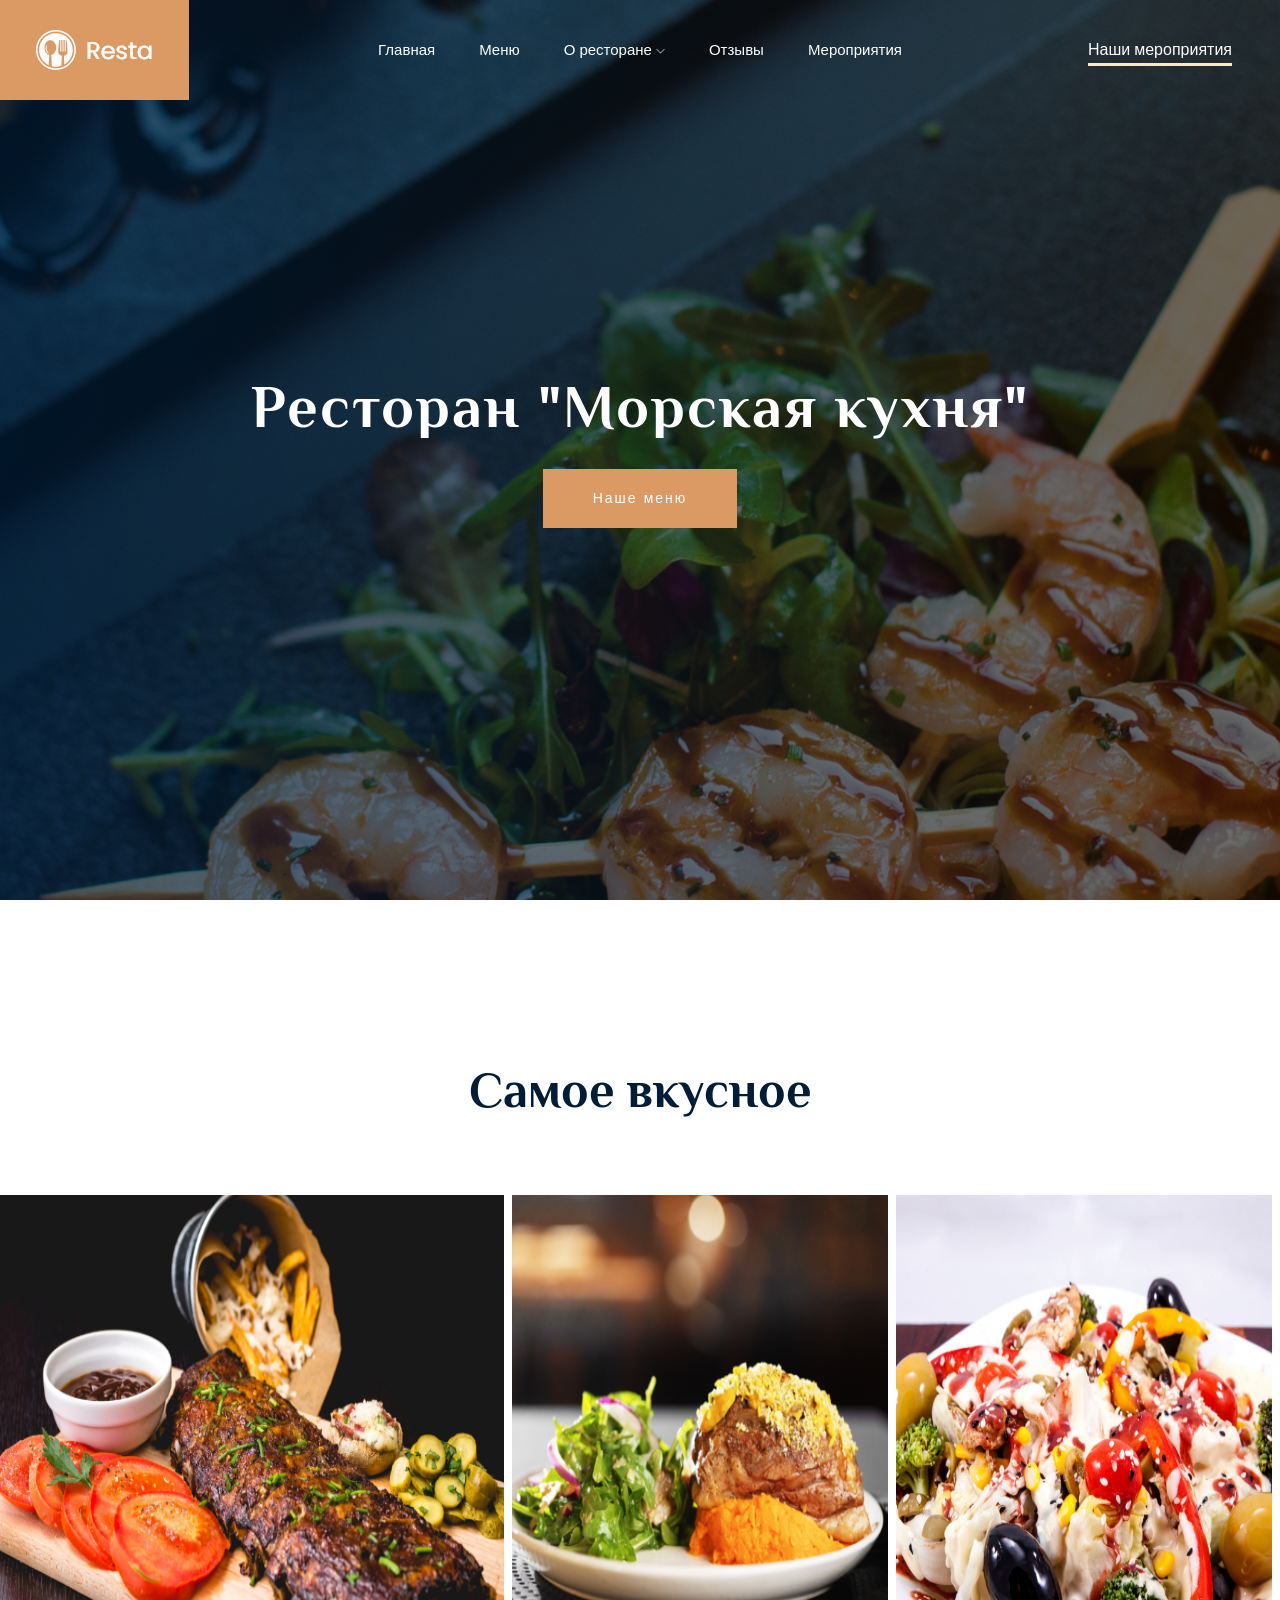
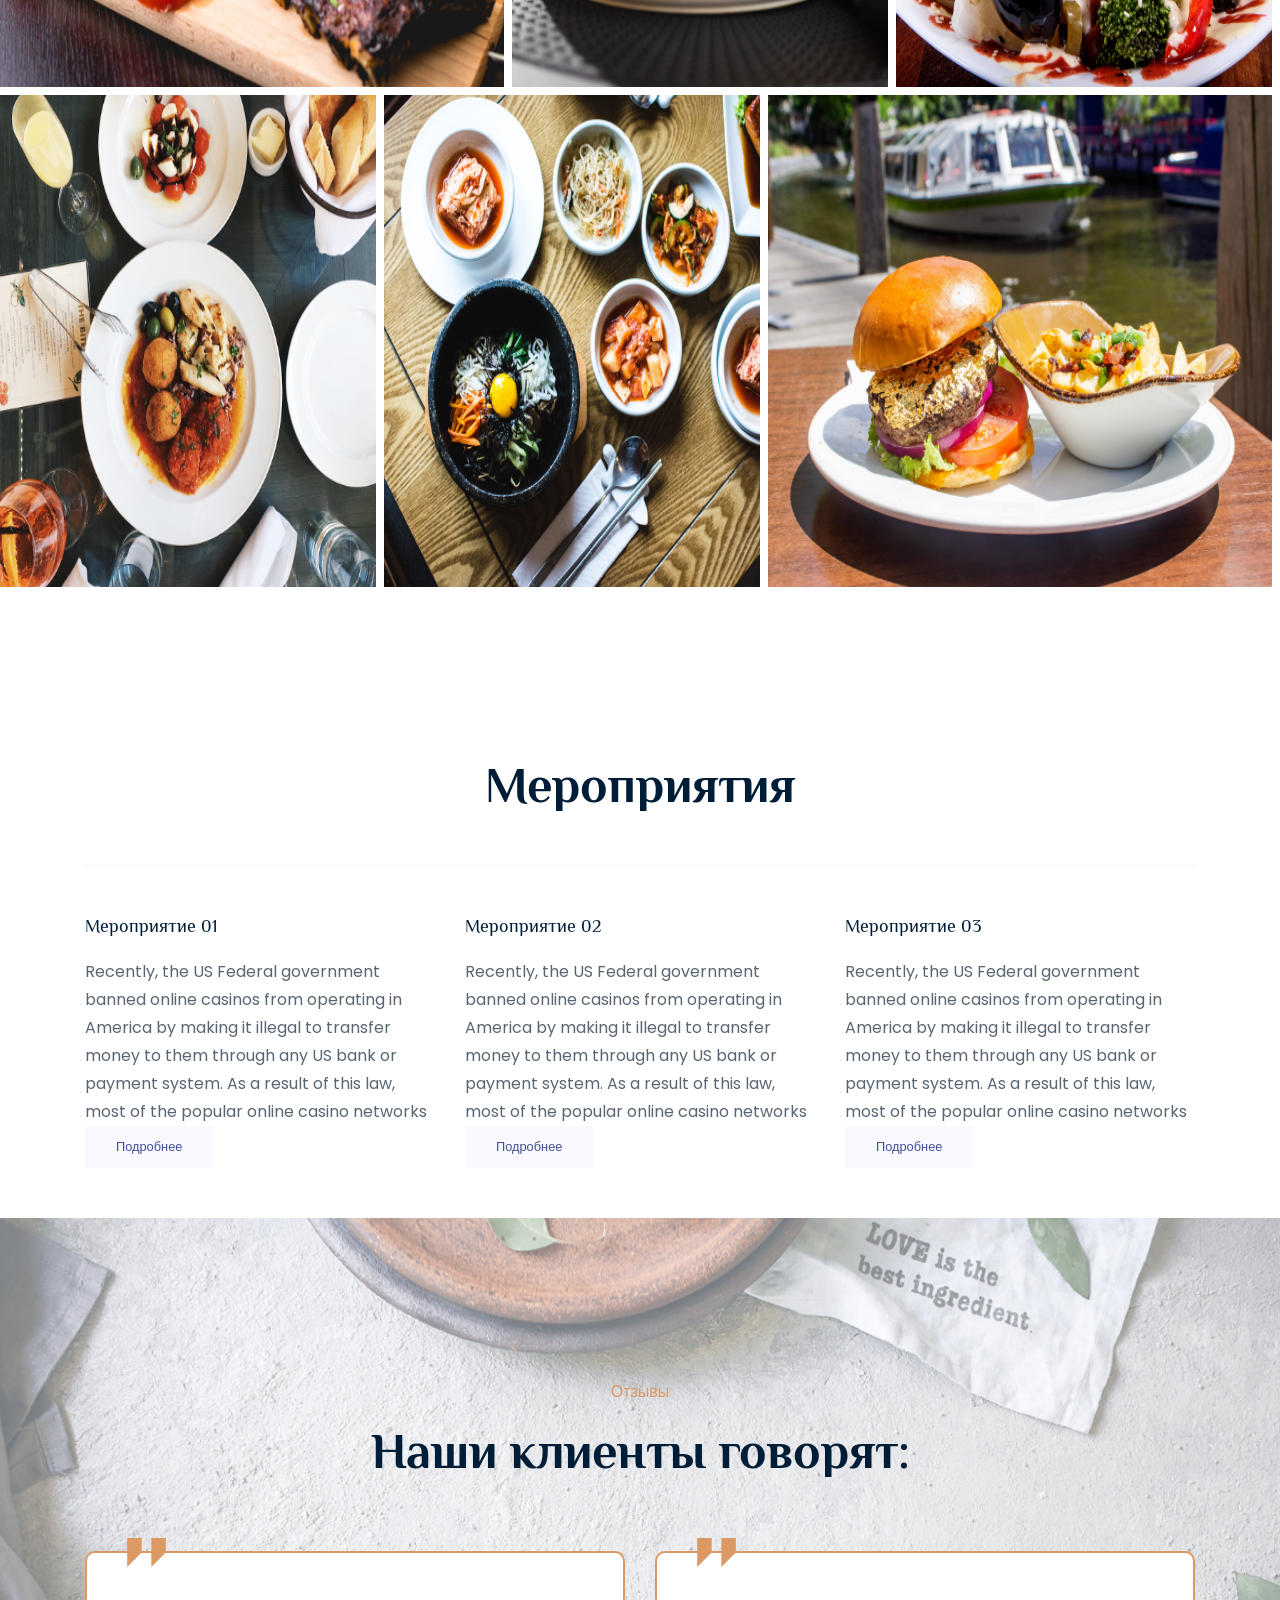
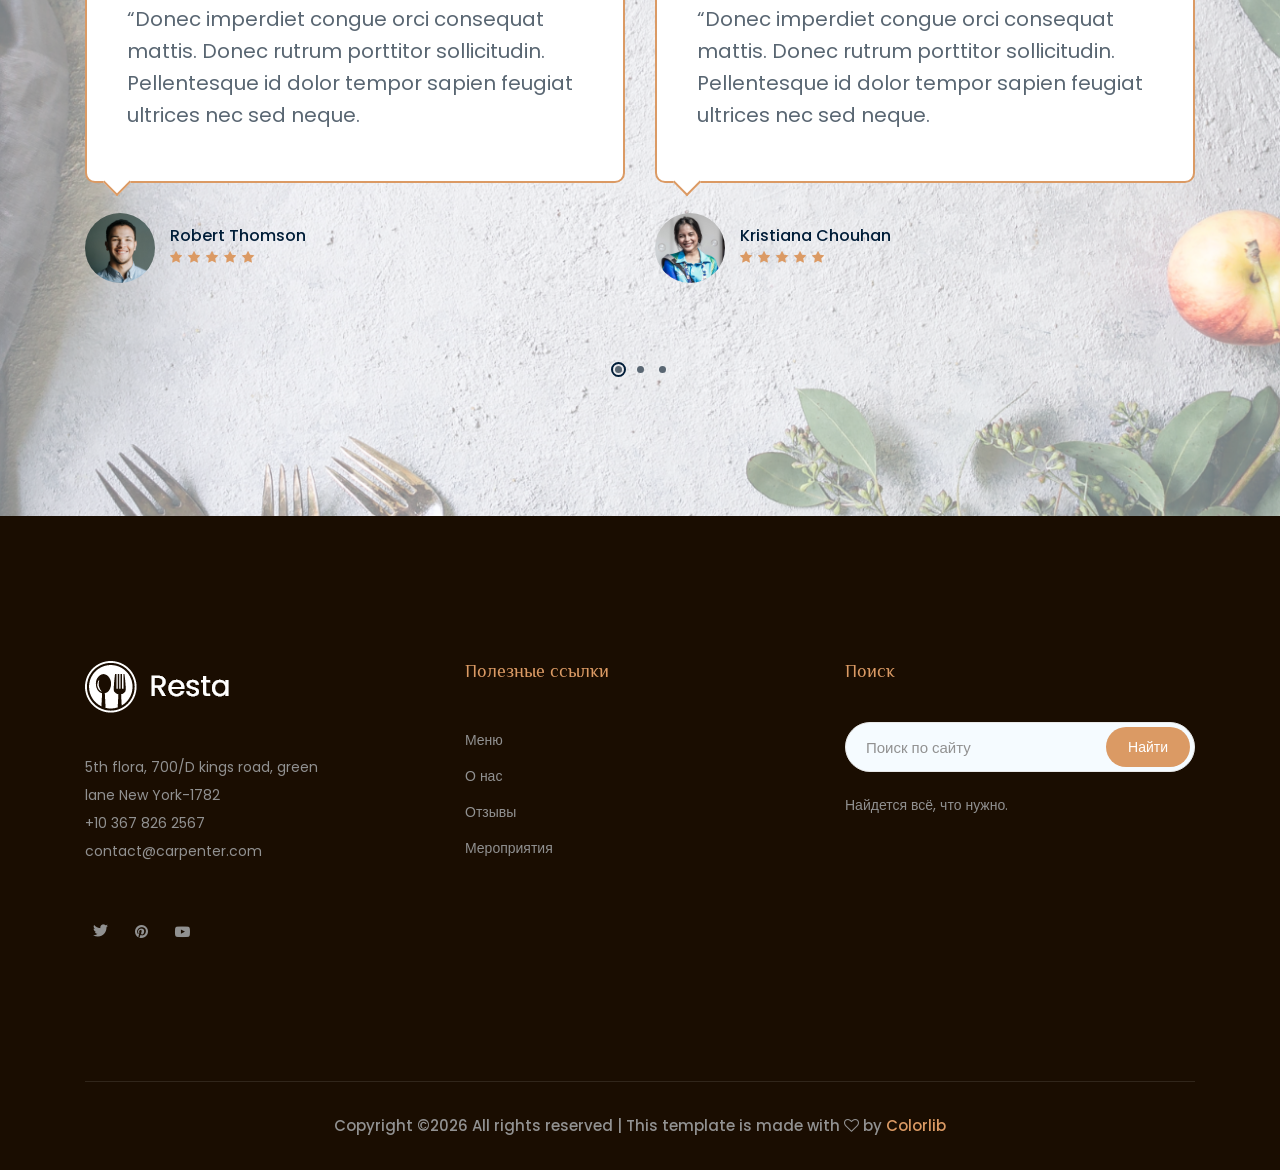
==== bcont-team-diplom-main/index.html @ f06ecf53 "01 Initializing the repository for working on a collaborative project, the Seafood Restaurant. A tem" ====
<!doctype html>
<html class="no-js" lang="zxx">

<head>
    <meta charset="utf-8">
    <meta http-equiv="x-ua-compatible" content="ie=edge">
    <title>Ресторан "Морская кухня"</title>
    <meta name="description" content="">
    <meta name="viewport" content="width=device-width, initial-scale=1">

    <!-- <link rel="manifest" href="site.webmanifest"> -->
    <link rel="shortcut icon" type="image/x-icon" href="img/favicon.png">
    <!-- Place favicon.ico in the root directory -->

    <!-- CSS here -->
    <link rel="stylesheet" href="css/bootstrap.min.css">
    <link rel="stylesheet" href="css/owl.carousel.min.css">
    <link rel="stylesheet" href="css/magnific-popup.css">
    <link rel="stylesheet" href="css/font-awesome.min.css">
    <link rel="stylesheet" href="css/themify-icons.css">
    <link rel="stylesheet" href="css/gijgo.css">
    <link rel="stylesheet" href="css/nice-select.css">
    <link rel="stylesheet" href="css/flaticon.css">
    <link rel="stylesheet" href="css/slicknav.css">

    <link rel="stylesheet" href="css/style.css">
    <!-- <link rel="stylesheet" href="css/responsive.css"> -->
</head>

<body>
    <!--[if lte IE 9]>
            <p class="browserupgrade">You are using an <strong>outdated</strong> browser. Please <a href="https://browsehappy.com/">upgrade your browser</a> to improve your experience and security.</p>
        <![endif]-->

    <!-- header-start -->
    <header>
        <div class="header-area ">
            <div id="sticky-header" class="main-header-area">
                <div class="container-fluid p-0">
                    <div class="header_bottom_border">
                        <div class="row align-items-center no-gutters">
                            <div class="col-xl-3 col-lg-2">
                                <div class="logo">
                                    <a href="index.html">
                                        <img src="img/logo.png" alt="">
                                    </a>
                                </div>
                            </div>
                            <div class="col-xl-6 col-lg-7">
                                <div class="main-menu  d-none d-lg-block">
                                    <nav>
                                        <ul id="navigation">
                                            <li><a class="active" href="index.html">Главная</a></li>
                                            <li><a href="catalog/index.html">Меню</a></li>
                                            <li><a href="#">О ресторане <i class="ti-angle-down"></i></a>
                                                <ul class="submenu">
                                                    <li><a href="about.html">О нас</a></li>
                                                    <li><a href="contact.html">Контакты</a></li>
                                                </ul>
                                            </li>
                                            <li><a href="reviews/index.html">Отзывы</a></li>
                                            <li><a href="events/index.html">Мероприятия</a></li>
                                        </ul>
                                    </nav>
                                </div>
                            </div>
                            <div class="col-xl-3 col-lg-3 d-none d-lg-block">
                                <div class="say_hello">
                                    <a href="events/index.html">Наши мероприятия</a>
                                </div>
                            </div>
                            <div class="col-12">
                                <div class="mobile_menu d-block d-lg-none"></div>
                            </div>
                        </div>
                    </div>

                </div>
            </div>
        </div>
    </header>
    <!-- header-end -->

    <!-- slider_area_start -->
    <div class="slider_area">
        <div class="slider_active owl-carousel">
            <div class="single_slider  d-flex align-items-center slider_bg_1 overlay">
                <div class="container">
                    <div class="row align-items-center justify-content-center">
                        <div class="col-xl-9 col-md-9 col-md-12">
                            <div class="slider_text text-center">
                                <h3>Ресторан "Морская кухня"</h3>
                                <a href="catalog/index.html" class="boxed-btn3">Наше меню</a>
                            </div>
                        </div>
                    </div>
                </div>
            </div>
            <div class="single_slider  d-flex align-items-center slider_bg_2 overlay">
                <div class="container">
                    <div class="row align-items-center justify-content-center">
                        <div class="col-xl-9 col-md-9 col-md-12">
                            <div class="slider_text text-center">
                                <h3>Ресторан "Морская кухня"</h3>
                                <a href="catalog/index.html" class="boxed-btn3">Наше меню</a>
                            </div>
                        </div>
                    </div>
                </div>
            </div>
            <div class="single_slider  d-flex align-items-center slider_bg_1 overlay">
                <div class="container">
                    <div class="row align-items-center justify-content-center">
                        <div class="col-xl-9 col-md-9 col-md-12">
                            <div class="slider_text text-center">
                                <h3>Ресторан "Морская кухня"</h3>
                                <a href="catalog/index.html" class="boxed-btn3">Наше меню</a>
                            </div>
                        </div>
                    </div>
                </div>
            </div>
        </div>
    </div>
    <!-- slider_area_end -->
<!-- gallery_start -->
    <div class="gallery_area">
        <div class="container">
            <div class="row">
                <div class="col-xl-12">
                    <div class="section_title text-center mb-75">
                        <h3>Самое вкусное</h3>
                    </div>
                </div>
            </div>
        </div>
        <div class="single_gallery big_img">
            <a class="popup-image" href="img/gallery/1.png"></a>
            <img src="img/gallery/1.png" alt="">
        </div>
        <div class="single_gallery small_img">
            <a class="popup-image" href="img/gallery/2.png"></a>
            <img src="img/gallery/2.png" alt="">
        </div>
        <div class="single_gallery small_img">
            <a class="popup-image" href="img/gallery/3.png"></a>
            <img src="img/gallery/3.png" alt="">
        </div>

        <div class="single_gallery small_img">
            <a class="popup-image" href="img/gallery/4.png"></a>
            <img src="img/gallery/4.png" alt="">
        </div>
        <div class="single_gallery small_img">
            <a class="popup-image" href="img/gallery/5.png"></a>
            <img src="img/gallery/5.png" alt="">
        </div>
        <div class="single_gallery big_img">
            <a class="popup-image" href="img/gallery/6.png"></a>
            <img src="img/gallery/6.png" alt="">
        </div>
    </div>
    
    <!-- gallery end -->
    
    <!-- Мероприятия -->
    <div class="event_area">
        <div class="container">
            <div class="row">
                <div class="col-xl-12">
                    <div class="section_title text-center mb-50">
                        <h3>Мероприятия</h3>
                    </div>
                </div>
            </div>
            <div class="section-top-border">
                <div class="row">
                    <div class="col-md-4">
                        <div class="single-defination">
                            <h4 class="mb-20">Мероприятие 01</h4>
                            <p>Recently, the US Federal government banned online casinos from operating in America by
                                making it illegal to
                                transfer money to them through any US bank or payment system. As a result of this law,
                                most of the popular
                                online casino networks</p>
                                <a href="events/events_detail.html" class="genric-btn default">Подробнее</a>
                        </div>
                    </div>
                    <div class="col-md-4">
                        <div class="single-defination">
                            <h4 class="mb-20">Мероприятие 02</h4>
                            <p>Recently, the US Federal government banned online casinos from operating in America by
                                making it illegal to
                                transfer money to them through any US bank or payment system. As a result of this law,
                                most of the popular
                                online casino networks</p>
                                <a href="events/events_detail.html" class="genric-btn default">Подробнее</a>
                        </div>
                    </div>
                    <div class="col-md-4">
                        <div class="single-defination">
                            <h4 class="mb-20">Мероприятие 03</h4>
                            <p>Recently, the US Federal government banned online casinos from operating in America by
                                making it illegal to
                                transfer money to them through any US bank or payment system. As a result of this law,
                                most of the popular
                                online casino networks</p>
                                <a href="events/events_detail.html" class="genric-btn default">Подробнее</a>
                        </div>
                    </div>
                </div>
            </div>
        </div>
    </div>
    <!-- / Мероприятия -->
    <!-- testimonial_area  -->
    <div class="testimonial_area overlay ">
        <div class="container">
            <div class="row">
                <div class="col-xl-12">
                    <div class="section_title text-center mb-50">
                        <p>Отзывы</p>
                        <h3>Наши клиенты говорят:</h3>
                    </div>
                </div>
            </div>
            <div class="row">
                <div class="col-xl-12">
                    <div class="testmonial_active owl-carousel">
                        <div class="single_carousel">
                            <div class="single_testmonial ">
                                <div class="author_opinion">
                                    <p>“Donec imperdiet congue orci consequat mattis. Donec rutrum porttitor
                                        sollicitudin. Pellentesque id dolor tempor sapien feugiat ultrices nec sed
                                        neque.</p>
                                </div>
                                <div class="testmonial_author">
                                    <div class="thumb">
                                        <img src="img/testimonial/author.png" alt="">
                                    </div>
                                    <div class="name">
                                        <h3>Robert Thomson</h3>
                                        <div class="icon">
                                            <a href="#"><i class="fa fa-star"></i> </a>
                                            <a href="#"><i class="fa fa-star"></i> </a>
                                            <a href="#"><i class="fa fa-star"></i> </a>
                                            <a href="#"><i class="fa fa-star"></i> </a>
                                            <a href="#"><i class="fa fa-star"></i> </a>
                                        </div>
                                    </div>
                                </div>
                            </div>
                        </div>
                        <div class="single_carousel">
                            <div class="single_testmonial ">
                                <div class="author_opinion">
                                    <p>“Donec imperdiet congue orci consequat mattis. Donec rutrum porttitor
                                        sollicitudin. Pellentesque id dolor tempor sapien feugiat ultrices nec sed
                                        neque.</p>
                                </div>
                                <div class="testmonial_author">
                                    <div class="thumb">
                                        <img src="img/testimonial/author2.png" alt="">
                                    </div>
                                    <div class="name">
                                        <h3>Kristiana Chouhan</h3>
                                        <div class="icon">
                                            <a href="#"><i class="fa fa-star"></i> </a>
                                            <a href="#"><i class="fa fa-star"></i> </a>
                                            <a href="#"><i class="fa fa-star"></i> </a>
                                            <a href="#"><i class="fa fa-star"></i> </a>
                                            <a href="#"><i class="fa fa-star"></i> </a>
                                        </div>
                                    </div>
                                </div>
                            </div>
                        </div>
                        <div class="single_carousel">
                            <div class="single_testmonial ">
                                <div class="author_opinion">
                                    <p>“Donec imperdiet congue orci consequat mattis. Donec rutrum porttitor
                                        sollicitudin. Pellentesque id dolor tempor sapien feugiat ultrices nec sed
                                        neque.</p>
                                </div>
                                <div class="testmonial_author">
                                    <div class="thumb">
                                        <img src="img/testimonial/author2.png" alt="">
                                    </div>
                                    <div class="name">
                                        <h3>Kristiana Chouhan</h3>
                                        <div class="icon">
                                            <a href="#"><i class="fa fa-star"></i> </a>
                                            <a href="#"><i class="fa fa-star"></i> </a>
                                            <a href="#"><i class="fa fa-star"></i> </a>
                                            <a href="#"><i class="fa fa-star"></i> </a>
                                            <a href="#"><i class="fa fa-star"></i> </a>
                                        </div>
                                    </div>
                                </div>
                            </div>
                        </div>
                        <div class="single_carousel">
                            <div class="single_testmonial ">
                                <div class="author_opinion">
                                    <p>“Donec imperdiet congue orci consequat mattis. Donec rutrum porttitor
                                        sollicitudin. Pellentesque id dolor tempor sapien feugiat ultrices nec sed
                                        neque.</p>
                                </div>
                                <div class="testmonial_author">
                                    <div class="thumb">
                                        <img src="img/testimonial/author.png" alt="">
                                    </div>
                                    <div class="name">
                                        <h3>Robert Thomson</h3>
                                        <div class="icon">
                                            <a href="#"><i class="fa fa-star"></i> </a>
                                            <a href="#"><i class="fa fa-star"></i> </a>
                                            <a href="#"><i class="fa fa-star"></i> </a>
                                            <a href="#"><i class="fa fa-star"></i> </a>
                                            <a href="#"><i class="fa fa-star"></i> </a>
                                        </div>
                                    </div>
                                </div>
                            </div>
                        </div>
                        <div class="single_carousel">
                            <div class="single_testmonial ">
                                <div class="author_opinion">
                                    <p>“Donec imperdiet congue orci consequat mattis. Donec rutrum porttitor
                                        sollicitudin. Pellentesque id dolor tempor sapien feugiat ultrices nec sed
                                        neque.</p>
                                </div>
                                <div class="testmonial_author">
                                    <div class="thumb">
                                        <img src="img/testimonial/author2.png" alt="">
                                    </div>
                                    <div class="name">
                                        <h3>Kristiana Chouhan</h3>
                                        <div class="icon">
                                            <a href="#"><i class="fa fa-star"></i> </a>
                                            <a href="#"><i class="fa fa-star"></i> </a>
                                            <a href="#"><i class="fa fa-star"></i> </a>
                                            <a href="#"><i class="fa fa-star"></i> </a>
                                            <a href="#"><i class="fa fa-star"></i> </a>
                                        </div>
                                    </div>
                                </div>
                            </div>
                        </div>
                    </div>
                </div>
            </div>
        </div>
    </div>
    <!-- /testimonial_area  -->

    
   
    <!-- footer_start  -->
    <footer class="footer">
        <div class="footer_top">
            <div class="container">
                <div class="row">
                    <div class="col-xl-3 col-md-6 col-lg-3 ">
                        <div class="footer_widget">
                            <div class="footer_logo">
                                <a href="index.html">
                                    <img src="img/footer_logo.png" alt="">
                                </a>
                            </div>
                            <p>5th flora, 700/D kings road, green <br> lane New York-1782 <br>
                                <a href="#">+10 367 826 2567</a> <br>
                                <a href="#">contact@carpenter.com</a>
                            </p>
                            <p>



                            </p>
                            <div class="socail_links">
                                <ul>
                                    <li>
                                        <a href="#">
                                            <i class="ti-twitter-alt"></i>
                                        </a>
                                    </li>
                                    <li>
                                        <a href="#">
                                            <i class="fa fa-pinterest"></i>
                                        </a>
                                    </li>
                                    <li>
                                        <a href="#">
                                            <i class="fa fa-youtube-play"></i>
                                        </a>
                                    </li>
                                </ul>
                            </div>

                        </div>
                    </div>
                    <div class="col-xl-4 col-md-6 col-lg-4 offset-xl-1">
                        <div class="footer_widget">
                            <h3 class="footer_title">
                                Полезные ссылки
                            </h3>
                            <ul>
                                <li><a href="catalog/index.html">Меню</a></li>
                                <li><a href="about.html">О нас</a></li>
                                <li><a href="reviews/index.html">Отзывы</a></li>
                                <li><a href="events/index.html">Мероприятия</a></li>
                            </ul>
                        </div>
                    </div>
                    <div class="col-xl-4 col-md-6 col-lg-4">
                        <div class="footer_widget">
                            <h3 class="footer_title">
                                Поиск
                            </h3>
                            <form action="/search/" class="newsletter_form">
                                <input type="text" placeholder="Поиск по сайту">
                                <button type="submit">Найти</button>
                            </form>
                            <p class="newsletter_text">Найдется всё, что нужно.</p>
                        </div>
                    </div>
                </div>
            </div>
        </div>
        <div class="copy-right_text">
            <div class="container">
                <div class="footer_border"></div>
                <div class="row">
                    <div class="col-xl-12">
                        <p class="copy_right text-center">
                            <!-- Link back to Colorlib can't be removed. Template is licensed under CC BY 3.0. -->
Copyright &copy;<script>document.write(new Date().getFullYear());</script> All rights reserved | This template is made with <i class="fa fa-heart-o" aria-hidden="true"></i> by <a href="https://colorlib.com" target="_blank">Colorlib</a>
<!-- Link back to Colorlib can't be removed. Template is licensed under CC BY 3.0. -->
                        </p>
                    </div>
                </div>
            </div>
        </div>
    </footer>
    <!-- footer_end  -->

    <!-- JS here -->
    <script src="js/vendor/modernizr-3.5.0.min.js"></script>
    <script src="js/vendor/jquery-1.12.4.min.js"></script>
    <script src="js/popper.min.js"></script>
    <script src="js/bootstrap.min.js"></script>
    <script src="js/owl.carousel.min.js"></script>
    <script src="js/isotope.pkgd.min.js"></script>
    <script src="js/ajax-form.js"></script>
    <script src="js/waypoints.min.js"></script>
    <script src="js/jquery.counterup.min.js"></script>
    <script src="js/imagesloaded.pkgd.min.js"></script>
    <script src="js/scrollIt.js"></script>
    <script src="js/jquery.scrollUp.min.js"></script>
    <script src="js/wow.min.js"></script>
    <script src="js/gijgo.min.js"></script>
    <script src="js/nice-select.min.js"></script>
    <script src="js/jquery.slicknav.min.js"></script>
    <script src="js/jquery.magnific-popup.min.js"></script>
    <script src="js/plugins.js"></script>



    <!--contact js-->
    <script src="js/contact.js"></script>
    <script src="js/jquery.ajaxchimp.min.js"></script>
    <script src="js/jquery.form.js"></script>
    <script src="js/jquery.validate.min.js"></script>
    <script src="js/mail-script.js"></script>


    <script src="js/main.js"></script>

    <script>
        $('#datepicker').datepicker({
            iconsLibrary: 'fontawesome',
            icons: {
                rightIcon: '<span class="fa fa-calendar-o"></span>'
            }
        });
        $('#datepicker2').datepicker({
            iconsLibrary: 'fontawesome',
            icons: {
                rightIcon: '<span class="fa fa-calendar-o"></span>'
            }

        });
    </script>
</body>

</html>
---- bcont-team-diplom-main/css/themify-icons.css ----
@font-face {
	font-family: 'themify';
	src:url('../fonts/themify.eot?-fvbane');
	src:url('../fonts/themify.eot?#iefix-fvbane') format('embedded-opentype'),
		url('../fonts/themify.woff?-fvbane') format('woff'),
		url('../fonts/themify.ttf?-fvbane') format('truetype'),
		url('../fonts/themify.svg?-fvbane#themify') format('svg');
	font-weight: normal;
	font-style: normal;
}

[class^="ti-"], [class*=" ti-"] {
	font-family: 'themify';
	/* speak: none; */
	font-style: normal;
	font-weight: normal;
	font-variant: normal;
	text-transform: none;
	line-height: 1;

	/* Better Font Rendering =========== */
	-webkit-font-smoothing: antialiased;
	-moz-osx-font-smoothing: grayscale;
}

.ti-wand:before {
	content: "\e600";
}
.ti-volume:before {
	content: "\e601";
}
.ti-user:before {
	content: "\e602";
}
.ti-unlock:before {
	content: "\e603";
}
.ti-unlink:before {
	content: "\e604";
}
.ti-trash:before {
	content: "\e605";
}
.ti-thought:before {
	content: "\e606";
}
.ti-target:before {
	content: "\e607";
}
.ti-tag:before {
	content: "\e608";
}
.ti-tablet:before {
	content: "\e609";
}
.ti-star:before {
	content: "\e60a";
}
.ti-spray:before {
	content: "\e60b";
}
.ti-signal:before {
	content: "\e60c";
}
.ti-shopping-cart:before {
	content: "\e60d";
}
.ti-shopping-cart-full:before {
	content: "\e60e";
}
.ti-settings:before {
	content: "\e60f";
}
.ti-search:before {
	content: "\e610";
}
.ti-zoom-in:before {
	content: "\e611";
}
.ti-zoom-out:before {
	content: "\e612";
}
.ti-cut:before {
	content: "\e613";
}
.ti-ruler:before {
	content: "\e614";
}
.ti-ruler-pencil:before {
	content: "\e615";
}
.ti-ruler-alt:before {
	content: "\e616";
}
.ti-bookmark:before {
	content: "\e617";
}
.ti-bookmark-alt:before {
	content: "\e618";
}
.ti-reload:before {
	content: "\e619";
}
.ti-plus:before {
	content: "\e61a";
}
.ti-pin:before {
	content: "\e61b";
}
.ti-pencil:before {
	content: "\e61c";
}
.ti-pencil-alt:before {
	content: "\e61d";
}
.ti-paint-roller:before {
	content: "\e61e";
}
.ti-paint-bucket:before {
	content: "\e61f";
}
.ti-na:before {
	content: "\e620";
}
.ti-mobile:before {
	content: "\e621";
}
.ti-minus:before {
	content: "\e622";
}
.ti-medall:before {
	content: "\e623";
}
.ti-medall-alt:before {
	content: "\e624";
}
.ti-marker:before {
	content: "\e625";
}
.ti-marker-alt:before {
	content: "\e626";
}
.ti-arrow-up:before {
	content: "\e627";
}
.ti-arrow-right:before {
	content: "\e628";
}
.ti-arrow-left:before {
	content: "\e629";
}
.ti-arrow-down:before {
	content: "\e62a";
}
.ti-lock:before {
	content: "\e62b";
}
.ti-location-arrow:before {
	content: "\e62c";
}
.ti-link:before {
	content: "\e62d";
}
.ti-layout:before {
	content: "\e62e";
}
.ti-layers:before {
	content: "\e62f";
}
.ti-layers-alt:before {
	content: "\e630";
}
.ti-key:before {
	content: "\e631";
}
.ti-import:before {
	content: "\e632";
}
.ti-image:before {
	content: "\e633";
}
.ti-heart:before {
	content: "\e634";
}
.ti-heart-broken:before {
	content: "\e635";
}
.ti-hand-stop:before {
	content: "\e636";
}
.ti-hand-open:before {
	content: "\e637";
}
.ti-hand-drag:before {
	content: "\e638";
}
.ti-folder:before {
	content: "\e639";
}
.ti-flag:before {
	content: "\e63a";
}
.ti-flag-alt:before {
	content: "\e63b";
}
.ti-flag-alt-2:before {
	content: "\e63c";
}
.ti-eye:before {
	content: "\e63d";
}
.ti-export:before {
	content: "\e63e";
}
.ti-exchange-vertical:before {
	content: "\e63f";
}
.ti-desktop:before {
	content: "\e640";
}
.ti-cup:before {
	content: "\e641";
}
.ti-crown:before {
	content: "\e642";
}
.ti-comments:before {
	content: "\e643";
}
.ti-comment:before {
	content: "\e644";
}
.ti-comment-alt:before {
	content: "\e645";
}
.ti-close:before {
	content: "\e646";
}
.ti-clip:before {
	content: "\e647";
}
.ti-angle-up:before {
	content: "\e648";
}
.ti-angle-right:before {
	content: "\e649";
}
.ti-angle-left:before {
	content: "\e64a";
}
.ti-angle-down:before {
	content: "\e64b";
}
.ti-check:before {
	content: "\e64c";
}
.ti-check-box:before {
	content: "\e64d";
}
.ti-camera:before {
	content: "\e64e";
}
.ti-announcement:before {
	content: "\e64f";
}
.ti-brush:before {
	content: "\e650";
}
.ti-briefcase:before {
	content: "\e651";
}
.ti-bolt:before {
	content: "\e652";
}
.ti-bolt-alt:before {
	content: "\e653";
}
.ti-blackboard:before {
	content: "\e654";
}
.ti-bag:before {
	content: "\e655";
}
.ti-move:before {
	content: "\e656";
}
.ti-arrows-vertical:before {
	content: "\e657";
}
.ti-arrows-horizontal:before {
	content: "\e658";
}
.ti-fullscreen:before {
	content: "\e659";
}
.ti-arrow-top-right:before {
	content: "\e65a";
}
.ti-arrow-top-left:before {
	content: "\e65b";
}
.ti-arrow-circle-up:before {
	content: "\e65c";
}
.ti-arrow-circle-right:before {
	content: "\e65d";
}
.ti-arrow-circle-left:before {
	content: "\e65e";
}
.ti-arrow-circle-down:before {
	content: "\e65f";
}
.ti-angle-double-up:before {
	content: "\e660";
}
.ti-angle-double-right:before {
	content: "\e661";
}
.ti-angle-double-left:before {
	content: "\e662";
}
.ti-angle-double-down:before {
	content: "\e663";
}
.ti-zip:before {
	content: "\e664";
}
.ti-world:before {
	content: "\e665";
}
.ti-wheelchair:before {
	content: "\e666";
}
.ti-view-list:before {
	content: "\e667";
}
.ti-view-list-alt:before {
	content: "\e668";
}
.ti-view-grid:before {
	content: "\e669";
}
.ti-uppercase:before {
	content: "\e66a";
}
.ti-upload:before {
	content: "\e66b";
}
.ti-underline:before {
	content: "\e66c";
}
.ti-truck:before {
	content: "\e66d";
}
.ti-timer:before {
	content: "\e66e";
}
.ti-ticket:before {
	content: "\e66f";
}
.ti-thumb-up:before {
	content: "\e670";
}
.ti-thumb-down:before {
	content: "\e671";
}
.ti-text:before {
	content: "\e672";
}
.ti-stats-up:before {
	content: "\e673";
}
.ti-stats-down:before {
	content: "\e674";
}
.ti-split-v:before {
	content: "\e675";
}
.ti-split-h:before {
	content: "\e676";
}
.ti-smallcap:before {
	content: "\e677";
}
.ti-shine:before {
	content: "\e678";
}
.ti-shift-right:before {
	content: "\e679";
}
.ti-shift-left:before {
	content: "\e67a";
}
.ti-shield:before {
	content: "\e67b";
}
.ti-notepad:before {
	content: "\e67c";
}
.ti-server:before {
	content: "\e67d";
}
.ti-quote-right:before {
	content: "\e67e";
}
.ti-quote-left:before {
	content: "\e67f";
}
.ti-pulse:before {
	content: "\e680";
}
.ti-printer:before {
	content: "\e681";
}
.ti-power-off:before {
	content: "\e682";
}
.ti-plug:before {
	content: "\e683";
}
.ti-pie-chart:before {
	content: "\e684";
}
.ti-paragraph:before {
	content: "\e685";
}
.ti-panel:before {
	content: "\e686";
}
.ti-package:before {
	content: "\e687";
}
.ti-music:before {
	content: "\e688";
}
.ti-music-alt:before {
	content: "\e689";
}
.ti-mouse:before {
	content: "\e68a";
}
.ti-mouse-alt:before {
	content: "\e68b";
}
.ti-money:before {
	content: "\e68c";
}
.ti-microphone:before {
	content: "\e68d";
}
.ti-menu:before {
	content: "\e68e";
}
.ti-menu-alt:before {
	content: "\e68f";
}
.ti-map:before {
	content: "\e690";
}
.ti-map-alt:before {
	content: "\e691";
}
.ti-loop:before {
	content: "\e692";
}
.ti-location-pin:before {
	content: "\e693";
}
.ti-list:before {
	content: "\e694";
}
.ti-light-bulb:before {
	content: "\e695";
}
.ti-Italic:before {
	content: "\e696";
}
.ti-info:before {
	content: "\e697";
}
.ti-infinite:before {
	content: "\e698";
}
.ti-id-badge:before {
	content: "\e699";
}
.ti-hummer:before {
	content: "\e69a";
}
.ti-home:before {
	content: "\e69b";
}
.ti-help:before {
	content: "\e69c";
}
.ti-headphone:before {
	content: "\e69d";
}
.ti-harddrives:before {
	content: "\e69e";
}
.ti-harddrive:before {
	content: "\e69f";
}
.ti-gift:before {
	content: "\e6a0";
}
.ti-game:before {
	content: "\e6a1";
}
.ti-filter:before {
	content: "\e6a2";
}
.ti-files:before {
	content: "\e6a3";
}
.ti-file:before {
	content: "\e6a4";
}
.ti-eraser:before {
	content: "\e6a5";
}
.ti-envelope:before {
	content: "\e6a6";
}
.ti-download:before {
	content: "\e6a7";
}
.ti-direction:before {
	content: "\e6a8";
}
.ti-direction-alt:before {
	content: "\e6a9";
}
.ti-dashboard:before {
	content: "\e6aa";
}
.ti-control-stop:before {
	content: "\e6ab";
}
.ti-control-shuffle:before {
	content: "\e6ac";
}
.ti-control-play:before {
	content: "\e6ad";
}
.ti-control-pause:before {
	content: "\e6ae";
}
.ti-control-forward:before {
	content: "\e6af";
}
.ti-control-backward:before {
	content: "\e6b0";
}
.ti-cloud:before {
	content: "\e6b1";
}
.ti-cloud-up:before {
	content: "\e6b2";
}
.ti-cloud-down:before {
	content: "\e6b3";
}
.ti-clipboard:before {
	content: "\e6b4";
}
.ti-car:before {
	content: "\e6b5";
}
.ti-calendar:before {
	content: "\e6b6";
}
.ti-book:before {
	content: "\e6b7";
}
.ti-bell:before {
	content: "\e6b8";
}
.ti-basketball:before {
	content: "\e6b9";
}
.ti-bar-chart:before {
	content: "\e6ba";
}
.ti-bar-chart-alt:before {
	content: "\e6bb";
}
.ti-back-right:before {
	content: "\e6bc";
}
.ti-back-left:before {
	content: "\e6bd";
}
.ti-arrows-corner:before {
	content: "\e6be";
}
.ti-archive:before {
	content: "\e6bf";
}
.ti-anchor:before {
	content: "\e6c0";
}
.ti-align-right:before {
	content: "\e6c1";
}
.ti-align-left:before {
	content: "\e6c2";
}
.ti-align-justify:before {
	content: "\e6c3";
}
.ti-align-center:before {
	content: "\e6c4";
}
.ti-alert:before {
	content: "\e6c5";
}
.ti-alarm-clock:before {
	content: "\e6c6";
}
.ti-agenda:before {
	content: "\e6c7";
}
.ti-write:before {
	content: "\e6c8";
}
.ti-window:before {
	content: "\e6c9";
}
.ti-widgetized:before {
	content: "\e6ca";
}
.ti-widget:before {
	content: "\e6cb";
}
.ti-widget-alt:before {
	content: "\e6cc";
}
.ti-wallet:before {
	content: "\e6cd";
}
.ti-video-clapper:before {
	content: "\e6ce";
}
.ti-video-camera:before {
	content: "\e6cf";
}
.ti-vector:before {
	content: "\e6d0";
}
.ti-themify-logo:before {
	content: "\e6d1";
}
.ti-themify-favicon:before {
	content: "\e6d2";
}
.ti-themify-favicon-alt:before {
	content: "\e6d3";
}
.ti-support:before {
	content: "\e6d4";
}
.ti-stamp:before {
	content: "\e6d5";
}
.ti-split-v-alt:before {
	content: "\e6d6";
}
.ti-slice:before {
	content: "\e6d7";
}
.ti-shortcode:before {
	content: "\e6d8";
}
.ti-shift-right-alt:before {
	content: "\e6d9";
}
.ti-shift-left-alt:before {
	content: "\e6da";
}
.ti-ruler-alt-2:before {
	content: "\e6db";
}
.ti-receipt:before {
	content: "\e6dc";
}
.ti-pin2:before {
	content: "\e6dd";
}
.ti-pin-alt:before {
	content: "\e6de";
}
.ti-pencil-alt2:before {
	content: "\e6df";
}
.ti-palette:before {
	content: "\e6e0";
}
.ti-more:before {
	content: "\e6e1";
}
.ti-more-alt:before {
	content: "\e6e2";
}
.ti-microphone-alt:before {
	content: "\e6e3";
}
.ti-magnet:before {
	content: "\e6e4";
}
.ti-line-double:before {
	content: "\e6e5";
}
.ti-line-dotted:before {
	content: "\e6e6";
}
.ti-line-dashed:before {
	content: "\e6e7";
}
.ti-layout-width-full:before {
	content: "\e6e8";
}
.ti-layout-width-default:before {
	content: "\e6e9";
}
.ti-layout-width-default-alt:before {
	content: "\e6ea";
}
.ti-layout-tab:before {
	content: "\e6eb";
}
.ti-layout-tab-window:before {
	content: "\e6ec";
}
.ti-layout-tab-v:before {
	content: "\e6ed";
}
.ti-layout-tab-min:before {
	content: "\e6ee";
}
.ti-layout-slider:before {
	content: "\e6ef";
}
.ti-layout-slider-alt:before {
	content: "\e6f0";
}
.ti-layout-sidebar-right:before {
	content: "\e6f1";
}
.ti-layout-sidebar-none:before {
	content: "\e6f2";
}
.ti-layout-sidebar-left:before {
	content: "\e6f3";
}
.ti-layout-placeholder:before {
	content: "\e6f4";
}
.ti-layout-menu:before {
	content: "\e6f5";
}
.ti-layout-menu-v:before {
	content: "\e6f6";
}
.ti-layout-menu-separated:before {
	content: "\e6f7";
}
.ti-layout-menu-full:before {
	content: "\e6f8";
}
.ti-layout-media-right-alt:before {
	content: "\e6f9";
}
.ti-layout-media-right:before {
	content: "\e6fa";
}
.ti-layout-media-overlay:before {
	content: "\e6fb";
}
.ti-layout-media-overlay-alt:before {
	content: "\e6fc";
}
.ti-layout-media-overlay-alt-2:before {
	content: "\e6fd";
}
.ti-layout-media-left-alt:before {
	content: "\e6fe";
}
.ti-layout-media-left:before {
	content: "\e6ff";
}
.ti-layout-media-center-alt:before {
	content: "\e700";
}
.ti-layout-media-center:before {
	content: "\e701";
}
.ti-layout-list-thumb:before {
	content: "\e702";
}
.ti-layout-list-thumb-alt:before {
	content: "\e703";
}
.ti-layout-list-post:before {
	content: "\e704";
}
.ti-layout-list-large-image:before {
	content: "\e705";
}
.ti-layout-line-solid:before {
	content: "\e706";
}
.ti-layout-grid4:before {
	content: "\e707";
}
.ti-layout-grid3:before {
	content: "\e708";
}
.ti-layout-grid2:before {
	content: "\e709";
}
.ti-layout-grid2-thumb:before {
	content: "\e70a";
}
.ti-layout-cta-right:before {
	content: "\e70b";
}
.ti-layout-cta-left:before {
	content: "\e70c";
}
.ti-layout-cta-center:before {
	content: "\e70d";
}
.ti-layout-cta-btn-right:before {
	content: "\e70e";
}
.ti-layout-cta-btn-left:before {
	content: "\e70f";
}
.ti-layout-column4:before {
	content: "\e710";
}
.ti-layout-column3:before {
	content: "\e711";
}
.ti-layout-column2:before {
	content: "\e712";
}
.ti-layout-accordion-separated:before {
	content: "\e713";
}
.ti-layout-accordion-merged:before {
	content: "\e714";
}
.ti-layout-accordion-list:before {
	content: "\e715";
}
.ti-ink-pen:before {
	content: "\e716";
}
.ti-info-alt:before {
	content: "\e717";
}
.ti-help-alt:before {
	content: "\e718";
}
.ti-headphone-alt:before {
	content: "\e719";
}
.ti-hand-point-up:before {
	content: "\e71a";
}
.ti-hand-point-right:before {
	content: "\e71b";
}
.ti-hand-point-left:before {
	content: "\e71c";
}
.ti-hand-point-down:before {
	content: "\e71d";
}
.ti-gallery:before {
	content: "\e71e";
}
.ti-face-smile:before {
	content: "\e71f";
}
.ti-face-sad:before {
	content: "\e720";
}
.ti-credit-card:before {
	content: "\e721";
}
.ti-control-skip-forward:before {
	content: "\e722";
}
.ti-control-skip-backward:before {
	content: "\e723";
}
.ti-control-record:before {
	content: "\e724";
}
.ti-control-eject:before {
	content: "\e725";
}
.ti-comments-smiley:before {
	content: "\e726";
}
.ti-brush-alt:before {
	content: "\e727";
}
.ti-youtube:before {
	content: "\e728";
}
.ti-vimeo:before {
	content: "\e729";
}
.ti-twitter:before {
	content: "\e72a";
}
.ti-time:before {
	content: "\e72b";
}
.ti-tumblr:before {
	content: "\e72c";
}
.ti-skype:before {
	content: "\e72d";
}
.ti-share:before {
	content: "\e72e";
}
.ti-share-alt:before {
	content: "\e72f";
}
.ti-rocket:before {
	content: "\e730";
}
.ti-pinterest:before {
	content: "\e731";
}
.ti-new-window:before {
	content: "\e732";
}
.ti-microsoft:before {
	content: "\e733";
}
.ti-list-ol:before {
	content: "\e734";
}
.ti-linkedin:before {
	content: "\e735";
}
.ti-layout-sidebar-2:before {
	content: "\e736";
}
.ti-layout-grid4-alt:before {
	content: "\e737";
}
.ti-layout-grid3-alt:before {
	content: "\e738";
}
.ti-layout-grid2-alt:before {
	content: "\e739";
}
.ti-layout-column4-alt:before {
	content: "\e73a";
}
.ti-layout-column3-alt:before {
	content: "\e73b";
}
.ti-layout-column2-alt:before {
	content: "\e73c";
}
.ti-instagram:before {
	content: "\e73d";
}
.ti-google:before {
	content: "\e73e";
}
.ti-github:before {
	content: "\e73f";
}
.ti-flickr:before {
	content: "\e740";
}
.ti-facebook:before {
	content: "\e741";
}
.ti-dropbox:before {
	content: "\e742";
}
.ti-dribbble:before {
	content: "\e743";
}
.ti-apple:before {
	content: "\e744";
}
.ti-android:before {
	content: "\e745";
}
.ti-save:before {
	content: "\e746";
}
.ti-save-alt:before {
	content: "\e747";
}
.ti-yahoo:before {
	content: "\e748";
}
.ti-wordpress:before {
	content: "\e749";
}
.ti-vimeo-alt:before {
	content: "\e74a";
}
.ti-twitter-alt:before {
	content: "\e74b";
}
.ti-tumblr-alt:before {
	content: "\e74c";
}
.ti-trello:before {
	content: "\e74d";
}
.ti-stack-overflow:before {
	content: "\e74e";
}
.ti-soundcloud:before {
	content: "\e74f";
}
.ti-sharethis:before {
	content: "\e750";
}
.ti-sharethis-alt:before {
	content: "\e751";
}
.ti-reddit:before {
	content: "\e752";
}
.ti-pinterest-alt:before {
	content: "\e753";
}
.ti-microsoft-alt:before {
	content: "\e754";
}
.ti-linux:before {
	content: "\e755";
}
.ti-jsfiddle:before {
	content: "\e756";
}
.ti-joomla:before {
	content: "\e757";
}
.ti-html5:before {
	content: "\e758";
}
.ti-flickr-alt:before {
	content: "\e759";
}
.ti-email:before {
	content: "\e75a";
}
.ti-drupal:before {
	content: "\e75b";
}
.ti-dropbox-alt:before {
	content: "\e75c";
}
.ti-css3:before {
	content: "\e75d";
}
.ti-rss:before {
	content: "\e75e";
}
.ti-rss-alt:before {
	content: "\e75f";
}
---- bcont-team-diplom-main/css/gijgo.css ----
.gj-button {
    background-color: #f5f5f5;
    border: 1px solid #ddd;
    color: #000;
    border-radius: 3px;
    padding: 6px 10px;
    cursor: pointer;
}

.gj-unselectable {
    -webkit-touch-callout: none;
    -webkit-user-select: none;
    -khtml-user-select: none;
    -moz-user-select: none;
    -ms-user-select: none;
    user-select: none;
}

.gj-row {
    display: -webkit-box;
    display: -ms-flexbox;
    display: flex;
    -ms-flex-wrap: wrap;
    flex-wrap: wrap;
}

.gj-margin-left-5 {
    margin-left: 5px;
}

.gj-margin-left-10 {
    margin-left: 10px;
}

.gj-width-full {
    width: 100%;
}

.gj-cursor-pointer {
    cursor: pointer;
}

.gj-text-align-center {
    text-align: center;
}

.gj-font-size-16 {
    font-size: 16px;
}

.gj-hidden {
    display: none;
}

/** Material Design */
.gj-button-md {
    background: 0 0;
    border: none;
    border-radius: 2px;
    color: rgba(0, 0, 0, 0.87);
    position: relative;
    height: 36px;
    margin: 0;
    min-width: 64px;
    padding: 0 16px;
    display: inline-block;
    font-family: "Roboto","Helvetica","Arial",sans-serif;
    font-size: 1rem;
    font-weight: 500;
    text-transform: uppercase;
    letter-spacing: 0;
    overflow: hidden;
    will-change: box-shadow;
    transition: box-shadow .2s cubic-bezier(.4,0,1,1),background-color .2s cubic-bezier(.4,0,.2,1),color .2s cubic-bezier(.4,0,.2,1);
    outline: none;
    cursor: pointer;
    text-decoration: none;
    text-align: center;
    line-height: 36px;
    vertical-align: middle;
    overflow: hidden;
    -webkit-user-select: none;
    -moz-user-select: none;
    -ms-user-select: none;
    user-select: none;
}

.gj-button-md:hover {
    background-color: rgba(158,158,158,.2);
}

.gj-button-md:disabled {
    color: rgba(0,0,0,.26);
    background: 0 0;
}

.gj-button-md .material-icons,
.gj-button-md .gj-icon {
    vertical-align: middle;
    /*font-size: 1.3rem;
    margin-right: 4px;*/
}

.gj-button-md.gj-button-md-icon {
    width: 24px;
    height: 31px;
    min-width: 24px;
    padding: 0px;
    display: table;
}

.gj-button-md.gj-button-md-icon .material-icons,
.gj-button-md.gj-button-md-icon .gj-icon {
    display: table-cell;
    margin-right: 0px;
    width: 24px;
    height: 24px;
}

.gj-button-md.active {
    background-color: rgba(158,158,158,.4);
}

.gj-button-md-group {
    position: relative;
    display: inline-block;
    vertical-align: middle;
}

.gj-textbox-md {
    border: none;
    border-bottom: 1px solid rgba(0,0,0,.42);
    display: block;
    font-family: "Helvetica","Arial",sans-serif;
    font-size: 16px;
    line-height: 16px;
    padding: 4px 0px;
    margin: 0;
    width: 100%;
    background: 0 0;
    text-align: left;
    color: rgba(0,0,0,.87);
}

.gj-textbox-md:focus,
.gj-textbox-md:active {
    border-bottom: 2px solid rgba(0,0,0,.42);
    outline: none;
}

.gj-textbox-md::placeholder {
    color: #8e8e8e;
}

.gj-textbox-md:-ms-input-placeholder {
    color: #8e8e8e;
}

.gj-textbox-md::-ms-input-placeholder {
    color: #8e8e8e;
}

.gj-md-spacer-24 {
    min-width: 24px;
    width: 24px;
    display: inline-block;
}

.gj-md-spacer-32 {
    min-width: 32px;
    width: 32px;
    display: inline-block;
}

.gj-modal {
    position: fixed;
    top: 0;
    right: 0;
    bottom: 0;
    left: 0;
    z-index: 1203;
    display: none;
    overflow: hidden;
    -webkit-overflow-scrolling: touch;
    outline: 0;
    background-color: rgba(0, 0, 0, 0.54118);
    transition: 200ms ease opacity;
    will-change: opacity;
}

/* List */
ul.gj-list li [data-role="wrapper"] {
    display: table;
    width: 100%;
}

ul.gj-list li [data-role="checkbox"] {
    display: table-cell;
    vertical-align:middle;
    text-align:center;
}

ul.gj-list li [data-role="image"] {
    display: table-cell;
    vertical-align:middle;
    text-align:center;
}

ul.gj-list li [data-role="display"] {
    display: table-cell;
    vertical-align:middle;
    cursor: pointer;
}

ul.gj-list li [data-role="display"]:empty:before {
  content: "\200b"; /* unicode zero width space character */
}

/* List - Bootstrap */
ul.gj-list-bootstrap {
    padding-left: 0px;
    margin-bottom: 0px;
}

ul.gj-list-bootstrap li {
    padding: 0px;
}

ul.gj-list-bootstrap li [data-role="wrapper"] {
    padding: 0px 10px;
}

ul.gj-list-bootstrap li [data-role="checkbox"] {
    width: 24px;
    padding: 3px;
}

ul.gj-list-bootstrap li [data-role="image"] {
    width: 24px;
    height: 24px;
}

ul.gj-list-bootstrap li [data-role="display"] {
    padding: 8px 0px 8px 4px;
}

.list-group-item.active ul li, .list-group-item.active:focus ul li, .list-group-item.active:hover ul li {
    text-shadow: none;
    color:initial;
}

/* List - Material Design */
ul.gj-list-md {
    padding: 0px;
    list-style: none;
    list-style-type: none;
    line-height: 24px;
    letter-spacing: 0;
    color: #616161; /* Gray 700 */
}

ul.gj-list-md li {
    display: list-item;
    list-style-type: none;
    padding: 0px;
    min-height: unset;
    box-sizing: border-box;
    align-items: center;
    cursor: default;
    overflow: hidden;

    font-family: "Roboto","Helvetica","Arial",sans-serif;
    font-size: 16px;
    font-weight: 400;
    letter-spacing: .04em;
    line-height: 1;
    
    -webkit-flex-direction: row;
    -ms-flex-direction: row;
    flex-direction: row;
    -webkit-flex-wrap: nowrap;
    -ms-flex-wrap: nowrap;
    flex-wrap: nowrap;
}

ul.gj-list-md li [data-role="checkbox"] {
    height: 24px;
    width: 24px;
}

ul.gj-list-md li [data-role="image"] {
    height: 24px;
    width: 24px;
}

ul.gj-list-md li [data-role="display"] {
    padding: 8px 0px 8px 5px;
    order: 0;
    flex-grow: 2;
    text-decoration: none;
    box-sizing: border-box;
    align-items: center;
    text-align: left;
    color: rgba(0,0,0,.87);
}

ul.gj-list-md li.disabled>[data-role="wrapper"]>[data-role="display"] {
    color: #9E9E9E; /* Gray 500 */
}

.gj-list-md-active {
    background: #e0e0e0;
    color: #3f51b5;
}


/* Picker */
.gj-picker {
    position: absolute;
    z-index: 1203;
    background-color: #fff;
}

.gj-picker .selected {
    color: #fff;
}

/* Material Design */
.gj-picker-md {
    font-family: "Roboto","Helvetica","Arial",sans-serif;
    font-size: 16px;
    font-weight: 400;
    letter-spacing: .04em;
    line-height: 1;
    color: rgba(0,0,0,.87);
    border: 1px solid #E0E0E0;
}

.gj-modal .gj-picker-md {
    border: 0px;
}

.gj-picker-md [role="header"] {
    color: rgba(255, 255, 255, 0.54);
    display: flex;
    background: #2196f3;
    align-items: baseline;
    user-select: none;
    justify-content: center;
}

.gj-picker-md [role="footer"] {
    float: right;
    padding: 10px;
}

.gj-picker-md [role="footer"] button.gj-button-md {
    color: #2196f3;
    font-weight: bold;
    font-size: 13px;
}

/* Bootstrap */
.gj-picker-bootstrap {
    border-radius: 4px;
    border: 1px solid #E0E0E0;
}

.gj-picker-bootstrap .selected {
    color: #888;
}

.gj-picker-bootstrap [role="header"] {
    background: #eee;
    color: #AAA;
}
@font-face {
    font-family: 'gijgo-material';
    src: url('../fonts/gijgo-material.eot?235541');
    src: url('../fonts/gijgo-material.eot?235541#iefix') format('embedded-opentype'), url('../fonts/gijgo-material.ttf?235541') format('truetype'), url('../fonts/gijgo-material.woff?235541') format('woff'), url('../fonts/gijgo-material.svg?235541#gijgo-material') format('svg');
    font-weight: normal;
    font-style: normal;
}

.gj-icon {
    /* use !important to prevent issues with browser extensions that change fonts */
    font-family: 'gijgo-material' !important;
    font-size: 24px;
    speak: none;
    font-style: normal;
    font-weight: normal;
    font-variant: normal;
    text-transform: none;
    line-height: 1;
    /* Enable Ligatures ================ */
    letter-spacing: 0;
    -webkit-font-feature-settings: "liga";
    -moz-font-feature-settings: "liga=1";
    -moz-font-feature-settings: "liga";
    -ms-font-feature-settings: "liga" 1;
    font-feature-settings: "liga";
    -webkit-font-variant-ligatures: discretionary-ligatures;
    font-variant-ligatures: discretionary-ligatures;
    /* Better Font Rendering =========== */
    -webkit-font-smoothing: antialiased;
    -moz-osx-font-smoothing: grayscale;
}

.gj-icon.undo:before {
    content: "\e900";
}

.gj-icon.vertical-align-top:before {
    content: "\e901";
}

.gj-icon.vertical-align-center:before {
    content: "\e902";
}

.gj-icon.vertical-align-bottom:before {
    content: "\e903";
}

.gj-icon.arrow-dropup:before {
    content: "\e904";
}

.gj-icon.clock:before {
    content: "\e905";
}

.gj-icon.refresh:before {
    content: "\e906";
}

.gj-icon.last-page:before {
    content: "\e907";
}

.gj-icon.first-page:before {
    content: "\e908";
}

.gj-icon.cancel:before {
    content: "\e909";
}

.gj-icon.clear:before {
    content: "\e90a";
}

.gj-icon.check-circle:before {
    content: "\e90b";
}

.gj-icon.delete:before {
    content: "\e90c";
}

.gj-icon.arrow-upward:before {
    content: "\e90d";
}

.gj-icon.arrow-forward:before {
    content: "\e90e";
}

.gj-icon.arrow-downward:before {
    content: "\e90f";
}

.gj-icon.arrow-back:before {
    content: "\e910";
}

.gj-icon.list-numbered:before {
    content: "\e911";
}

.gj-icon.list-bulleted:before {
    content: "\e912";
}

.gj-icon.indent-increase:before {
    content: "\e913";
}

.gj-icon.indent-decrease:before {
    content: "\e914";
}

.gj-icon.redo:before {
    content: "\e915";
}

.gj-icon.align-right:before {
    content: "\e916";
}

.gj-icon.align-left:before {
    content: "\e917";
}

.gj-icon.align-justify:before {
    content: "\e918";
}

.gj-icon.align-center:before {
    content: "\e919";
}

.gj-icon.strikethrough:before {
    content: "\e91a";
}

.gj-icon.italic:before {
    content: "\e91b";
}

.gj-icon.underlined:before {
    content: "\e91c";
}

.gj-icon.bold:before {
    content: "\e91d";
}

.gj-icon.arrow-dropdown:before {
    content: "\e91e";
}

.gj-icon.done:before {
    content: "\e91f";
}

.gj-icon.pencil:before {
    content: "\e920";
}

.gj-icon.minus:before {
    content: "\e921";
}

.gj-icon.plus:before {
    content: "\e922";
}

.gj-icon.chevron-up:before {
    content: "\e923";
}

.gj-icon.chevron-right:before {
    content: "\e924";
}

.gj-icon.chevron-down:before {
    content: "\e925";
}

.gj-icon.chevron-left:before {
    content: "\e926";
}

.gj-icon.event:before {
    content: "\e927";
}
.gj-draggable {
    cursor: move;
}
.gj-resizable-handle {
    position: absolute;
    font-size: 0.1px;
    display: block;
    -ms-touch-action: none;
    touch-action: none;
    z-index: 1203;
}

.gj-resizable-n {
    cursor: n-resize;
    height: 7px;
    width: 100%;
    top: -5px;
    left: 0;
}
.gj-resizable-e {
    cursor: e-resize;
    width: 7px;
    right: -5px;
    top: 0;
    height: 100%;
}
.gj-resizable-s {
    cursor: s-resize;
    height: 7px;
    width: 100%;
    bottom: -5px;
    left: 0;
}
.gj-resizable-w {
	cursor: w-resize;
	width: 7px;
	left: -5px;
	top: 0;
	height: 100%;
}
.gj-resizable-se {
	cursor: se-resize;
	width: 12px;
	height: 12px;
	right: 1px;
	bottom: 1px;
}
.gj-resizable-sw {
	cursor: sw-resize;
	width: 9px;
	height: 9px;
	left: -5px;
	bottom: -5px;
}
.gj-resizable-nw {
	cursor: nw-resize;
	width: 9px;
	height: 9px;
	left: -5px;
	top: -5px;
}
.gj-resizable-ne {
	cursor: ne-resize;
	width: 9px;
	height: 9px;
	right: -5px;
	top: -5px;
}

.gj-dialog-footer {
    position: absolute;
    bottom: 0px;
    width: 100%;
    margin-top: 0px;
}

.gj-dialog-scrollable [data-role="body"] {
    overflow-x: hidden;
    overflow-y: scroll;
}

/** Bootstrap 3 **/
.gj-dialog-bootstrap {
    overflow: hidden;
    z-index: 1202;
}

.gj-dialog-bootstrap [data-role="title"] {
    display: inline;
}
.gj-dialog-bootstrap [data-role="close"] {
    line-height: 1.42857143;
}

/** Bootstrap 4 **/
.gj-dialog-bootstrap4 {
    overflow: hidden;
    z-index: 1202;
}

.gj-dialog-bootstrap4 [data-role="title"] {
    display: inline;
}
.gj-dialog-bootstrap4 [data-role="close"] {
    line-height: 1.5;
}

/** Material Design **/
.gj-dialog-md {
    background-color: #FFF;
    overflow: hidden;
    border: none;
    box-shadow: 0 11px 15px -7px rgba(0,0,0,.2), 0 24px 38px 3px rgba(0,0,0,.14), 0 9px 46px 8px rgba(0,0,0,.12);
    box-sizing: border-box;
    position: relative;
    display: -webkit-box;
    display: -webkit-flex;
    display: -ms-flexbox;
    display: flex;
    -webkit-box-orient: vertical;
    -webkit-box-direction: normal;
    -webkit-flex-direction: column;
    -ms-flex-direction: column;
    flex-direction: column;
    -webkit-background-clip: padding-box;
    background-clip: padding-box;
    outline: 0;
    z-index: 1202;
}

.gj-dialog-md-header {
    padding: 24px 24px 0px 24px;
    font-family: "Roboto","Helvetica","Arial",sans-serif;
}

.gj-dialog-md-title {
    margin: 0;
    font-weight: 400;
    display: inline;
    line-height: 28px;
    font-size: 20px;
}

.gj-dialog-md-close {
    -webkit-appearance: none;
    padding: 0;
    cursor: pointer;
    background: 0 0;
    border: 0;
    float: right;
    line-height: 28px;
    font-size: 28px;
}

.gj-dialog-md-body {
    padding: 20px 24px 24px 24px;
    color: rgba(0,0,0,.54);
    font-family: "Helvetica","Arial",sans-serif;
    font-size: 14px;
    font-weight: 400;
    line-height: 20px;
}

.gj-dialog-md-footer {
    padding: 8px 8px 8px 24px;
    display: -webkit-flex;
    display: -ms-flexbox;
    display: flex;
    -webkit-flex-direction: row-reverse;
    -ms-flex-direction: row-reverse;
    flex-direction: row-reverse;
    -webkit-flex-wrap: wrap;
    -ms-flex-wrap: wrap;
    flex-wrap: wrap;

    box-sizing: border-box;
}

.gj-dialog-md-footer>*:first-child {
    margin-right: 0;
}

.gj-dialog-md-footer>* {
    margin-right: 8px;
    height: 36px;
}
DIV.gj-grid-wrapper {
    margin: auto;
    position: relative;
    clear:both;
    z-index: 1;
}

TABLE.gj-grid {
    margin: auto;    
    border-collapse: collapse;
    width: 100%;
    table-layout: fixed;
}

TABLE.gj-grid THEAD TH [data-role="selectAll"] {
    margin: auto;
}

TABLE.gj-grid THEAD TH [data-role="title"] {
    display: inline-block;
}

TABLE.gj-grid THEAD TH [data-role="sorticon"] {
    display: inline-block;
}

TABLE.gj-grid THEAD TH {
    overflow: hidden;
    text-overflow: ellipsis;
}

TABLE.gj-grid.autogrow-header-row THEAD TH {
    overflow: auto;
    text-overflow: initial;
    white-space: pre-wrap;
    -ms-word-break: break-word;
    word-break: break-word;
}

TABLE.gj-grid > tbody > tr > td {
    overflow: hidden;
    position: relative;
}

table.gj-grid tbody div[data-role="display"] {
    vertical-align: middle;
    text-indent: 0;
    white-space: pre-wrap;
    -ms-word-break: break-word;
    word-break: break-word;
}

table.gj-grid.fixed-body-rows tbody div[data-role="display"] {
    overflow: hidden;
    text-overflow: ellipsis;
    white-space: nowrap;
    -ms-word-break: initial;
    word-break: initial;
}

table.gj-grid tfoot DIV[data-role="display"] {
    vertical-align: middle;
    text-indent: 0;
    display: flex;
}

TABLE.gj-grid .fa {
    padding: 2px;
}

TABLE.gj-grid > tbody > tr > td > div {
    padding: 2px;
    overflow: hidden;
}

DIV.gj-grid-wrapper DIV.gj-grid-loading-cover
{
    background: #BBBBBB;
    opacity: 0.5;
    position: absolute;
    vertical-align: middle;
}

DIV.gj-grid-wrapper DIV.gj-grid-loading-text
{
    position: absolute;
    font-weight: bold;
}

/* Bootstrap Theme */
table.gj-grid-bootstrap thead th {
    background-color: #f5f5f5;
    vertical-align:middle;
}

table.gj-grid-bootstrap thead th [data-role="sorticon"] {
    margin-left: 5px;
}

table.gj-grid-bootstrap thead th [data-role="sorticon"] i.gj-icon,
table.gj-grid-bootstrap thead th [data-role="sorticon"] i.material-icons {
    position: absolute;
    font-size: 20px;
    top: 15px;
}

table.gj-grid-bootstrap tbody tr td div[data-role="display"] {
    padding: 0px;
}

.gj-grid-bootstrap-4 .gj-checkbox-bootstrap {
    display: inline-block;
    padding-top: 2px;
}

.gj-grid-bootstrap-4 tbody tr.active {
    background-color: rgba(0,0,0,.075);
}

/* Material Design Theme */
.gj-grid-md {
    position: relative;
    border: 1px solid #e0e0e0;
    border-collapse: collapse;
    white-space: nowrap;
    font-size: 13px;
    font-family: "Roboto","Helvetica","Arial",sans-serif;
    background-color: #fff;
}

.gj-grid-md td:first-of-type, .gj-grid-md th:first-of-type {
    padding-left: 24px;
}

.gj-grid-md th {
    position: relative;
    vertical-align: bottom;
    font-weight: 700;
    line-height: 31px;
    letter-spacing: 0;
    height: 56px;
    font-size: 12px;
    color: rgba(0,0,0,.54);
    padding-bottom: 8px;
    box-sizing: border-box;
    padding: 12px 18px;
    text-align: right;
}

.gj-grid-md td {
    position: relative;
    height: 48px;
    border-top: 1px solid #e0e0e0;
    border-bottom: 1px solid #e0e0e0;
    padding: 12px 18px;
    box-sizing: border-box;
    text-align: left;
    color: rgba(0,0,0,.87);
}

.gj-grid-md tbody tr {
    position: relative;
    height: 48px;
    transition-duration: .28s;
    transition-timing-function: cubic-bezier(.4,0,.2,1);
    transition-property: background-color;
}

.gj-grid-md tbody tr:hover {
    background-color: #EEEEEE; /* Gray 200 */
}

.gj-grid-md tbody tr.gj-grid-md-select {
    background-color: #F5F5F5; /* Grey 100 */
}


table.gj-grid-md thead th [data-role="sorticon"] {
    margin-left: 5px;
}

table.gj-grid-md thead th [data-role="sorticon"] i.gj-icon,
table.gj-grid-md thead th [data-role="sorticon"] i.material-icons {
    position: absolute;
    font-size: 16px;
    top: 19px;
}

table.gj-grid-md thead th.gj-grid-select-all {
    padding-bottom: 3px;
}
/* Hide all prioritized columns by default */
@media only all {
	th.display-1120,
	td.display-1120,
	th.display-960,
	td.display-960,
	th.display-800,
	td.display-800,
	th.display-640,
	td.display-640,
	th.display-480,
	td.display-480,
	th.display-320,
	td.display-320 {
		display: none;
	}
}

/* Show at 320px (20em x 16px) */
@media screen and (min-width: 20em) {
	TABLE.gj-grid-bootstrap th.display-320,
	TABLE.gj-grid-bootstrap td.display-320 {
		display: table-cell;
	}
}
/* Show at 480px (30em x 16px) */
@media screen and (min-width: 30em) {
	TABLE.gj-grid-bootstrap th.display-480,
	TABLE.gj-grid-bootstrap td.display-480 {
		display: table-cell;
	}
}
/* Show at 640px (40em x 16px) */
@media screen and (min-width: 40em) {
	TABLE.gj-grid-bootstrap th.display-640,
	TABLE.gj-grid-bootstrap td.display-640 {
		display: table-cell;
	}
}
/* Show at 800px (50em x 16px) */
@media screen and (min-width: 50em) {
	TABLE.gj-grid-bootstrap th.display-800,
	TABLE.gj-grid-bootstrap td.display-800 {
		display: table-cell;
	}
}
/* Show at 960px (60em x 16px) */
@media screen and (min-width: 60em) {
	TABLE.gj-grid-bootstrap th.display-960,
	TABLE.gj-grid-bootstrap td.display-960 {
		display: table-cell;
	}
}
/* Show at 1,120px (70em x 16px) */
@media screen and (min-width: 70em) {
	TABLE.gj-grid-bootstrap th.display-1120,
	TABLE.gj-grid-bootstrap td.display-1120 {
		display: table-cell;
	}
}

/* Material Design Theme */
.gj-grid-md tfoot tr th {
    padding-right: 14px;
}

.gj-grid-md tfoot tr[data-role="pager"] .gj-grid-mdl-pager-label {
    padding-left: 5px;
    padding-right: 5px;
}

.gj-grid-md tfoot tr[data-role="pager"] .gj-dropdown-md {
    margin-left: 12px;
}

.gj-grid-md tfoot tr[data-role="pager"] .gj-dropdown-md [role="presenter"] {
    font-size: 12px;
    font-weight: bold;
    color: rgba(0,0,0,.54);
}

.gj-grid-md tfoot tr[data-role="pager"] .gj-dropdown-md [role="presenter"] [role="display"] {
    text-align: right;
}

.gj-grid-md tfoot tr[data-role="pager"] .gj-grid-md-limit-select {
    margin-left: 10px;
    font-size: 12px;
    font-weight: bold;
    color: rgba(0,0,0,.54);
}

/* Bootstrap */
.gj-grid-bootstrap tfoot tr[data-role="pager"] th {
    line-height: 30px;
    background-color: #f5f5f5;
}

.gj-grid-bootstrap tfoot tr[data-role="pager"] th > div > div {
    margin-right: 5px;
}

.gj-grid-bootstrap tfoot tr[data-role="pager"] th > div > button {
    margin-right: 5px;
}

.gj-grid-bootstrap-4 tfoot tr[data-role="pager"] th > div button {
    height: 34px;
}

.gj-grid-bootstrap-4 tfoot tr[data-role="pager"] th div .gj-dropdown-bootstrap-4 .gj-dropdown-expander-mi .gj-icon {
    top: 5px;
}

.gj-grid-bootstrap-3 tfoot tr[data-role="pager"] th > div > input {
    margin-right: 5px;
    width: 40px;
    text-align: right;
    display: inline-block;
    font-weight: bold;
}

.gj-grid-bootstrap-4 tfoot tr[data-role="pager"] th > div > div.input-group {
    width: 40px;
}

.gj-grid-bootstrap-4 tfoot tr[data-role="pager"] th > div > div.input-group input {
    text-align: right;
    font-weight: bold;
    height: 34px;
    padding-top: 2px;
    padding-bottom: 6px;
}

.gj-grid-bootstrap tfoot tr[data-role="pager"] th > div > select {
    display: inline-block;
    margin-right: 5px;
    width: 60px;
}

.gj-grid-bootstrap tfoot tr[data-role="pager"] th .gj-dropdown-bootstrap .gj-list-bootstrap [data-role="display"] {
    line-height: 14px;
}

.gj-grid-bootstrap tfoot tr[data-role="pager"] th .gj-dropdown-bootstrap [role="presenter"] [role="display"] {
    font-weight: bold;
}

.gj-grid-bootstrap tfoot tr[data-role="pager"] th .gj-dropdown-bootstrap-3 [role="presenter"] {
    padding: 2px 8px;
}

.gj-grid-bootstrap tfoot tr[data-role="pager"] th .gj-dropdown-bootstrap-4 [role="presenter"] {
    padding: 1px 8px;
}
.gj-grid thead tr th div.gj-grid-column-resizer-wrapper {
    position: relative;
    width: 100%;
    height: 0px; 
    top: 0px; 
    left: 0px; 
    padding: 0px;
}

span.gj-grid-column-resizer {
    position: absolute;
    right: 0px;
    width: 10px;
    top: -100px;
    height: 300px;
    z-index: 1203;
    cursor: e-resize;
}

.gj-grid-resize-cursor {
    cursor: e-resize;
}
.gj-grid-md tbody tr.gj-grid-top-border td {
  border-top: 2px solid #777;
}
.gj-grid-md tbody tr.gj-grid-bottom-border td {
  border-bottom: 2px solid #777;
}

.gj-grid-bootstrap tbody tr.gj-grid-top-border td {
  border-top: 2px solid #777;
}
.gj-grid-bootstrap tbody tr.gj-grid-bottom-border td {
  border-bottom: 2px solid #777;
}
.gj-grid-md thead tr th.gj-grid-left-border,
.gj-grid-md tbody tr td.gj-grid-left-border
{
    border-left: 3px solid #777;
}
.gj-grid-md thead tr th.gj-grid-right-border,
.gj-grid-md tbody tr td.gj-grid-right-border
{
    border-right: 3px solid #777;
}

.gj-grid-bootstrap thead tr th.gj-grid-left-border,
.gj-grid-bootstrap tbody tr td.gj-grid-left-border
{
    border-left: 5px solid #ddd;
}
.gj-grid-bootstrap thead tr th.gj-grid-right-border,
.gj-grid-bootstrap tbody tr td.gj-grid-right-border
{
    border-right: 5px solid #ddd;
}
.gj-dirty {
    position: absolute;
    top: 0px;
    left: 0px;
    border-style: solid;
    border-width: 3px;
    border-color: #f00 transparent transparent #f00;
    padding: 0;
    overflow: hidden;
    vertical-align: top;
}

/* Material Design */
.gj-grid-md tbody tr td.gj-grid-management-column {
    padding: 3px;
}

.gj-grid-md tbody tr td[data-mode="edit"] {
    padding: 0px 18px;
}

.gj-grid-md tbody .gj-dropdown-md [role="presenter"] [role="display"] {
    padding: 0px;
}

/* Bootstrap */
.gj-grid-bootstrap tbody tr td[data-mode="edit"] {
    padding: 0px;
}

.gj-grid-bootstrap tbody tr td[data-mode="edit"] [data-role="edit"] {
    padding: 0px;
}

/* Bootstrap 3 */
.gj-grid-bootstrap-3 tbody tr td.gj-grid-management-column {
    padding: 3px;
}

.gj-grid-bootstrap-3 tbody tr td[data-mode="edit"] {
    height: 38px;
}

.gj-grid-bootstrap-3 tbody tr td[data-mode="edit"] [data-role="edit"] input[type="text"] {
    height: 37px;
    padding: 8px;
}

.gj-grid-bootstrap-3 tbody tr td[data-mode="edit"] .gj-dropdown-bootstrap [role="presenter"] {
    border: 0px;
    border-radius: 0px;
    height: 37px;
    padding-left: 8px;
}

.gj-grid-bootstrap-3 tbody tr td[data-mode="edit"] .gj-datepicker-bootstrap {
    height: 37px;
}

.gj-grid-bootstrap-3 tbody tr td[data-mode="edit"] .gj-datepicker-bootstrap [role="input"] {
    height: 37px;
    border:0px;
    border-radius: 0px;
}

.gj-grid-bootstrap-3 tbody tr td[data-mode="edit"] .gj-datepicker-bootstrap [role="right-icon"] {
    border:0px;
    border-radius: 0px;
}

.gj-grid-bootstrap-3 tbody tr td[data-mode="edit"] .gj-checkbox-bootstrap {
    display: inline-block;
    padding-top: 10px;
    height: 32px;
}

/* Bootstrap 4 */
.gj-grid-bootstrap-4 tbody tr td.gj-grid-management-column {
    padding: 6px;
}

.gj-grid-bootstrap-4 tbody tr td[data-mode="edit"] [data-role="edit"] input[type="text"] {
    height: 48px;
    padding-left: 12px;
}

.gj-grid-bootstrap-4 tbody tr td[data-mode="edit"] .gj-dropdown-bootstrap [role="presenter"] {
    border: 0px;
    border-radius: 0px;
    height: 48px;
    padding-left: 12px;
    font-family: -apple-system,system-ui,BlinkMacSystemFont,"Segoe UI",Roboto,"Helvetica Neue",Arial,sans-serif;
}

.gj-grid-bootstrap-4 tbody tr td[data-mode="edit"] .gj-dropdown-bootstrap-4 [role="expander"].gj-dropdown-expander-mi .gj-icon,
.gj-grid-bootstrap-4 tbody tr td[data-mode="edit"] .gj-dropdown-bootstrap-4 [role="expander"].gj-dropdown-expander-mi .material-icons {
    top: 13px;
}

.gj-grid-bootstrap-4 tbody tr td[data-mode="edit"] .gj-datepicker-bootstrap {
    height: 48px;
}

.gj-grid-bootstrap-4 tbody tr td[data-mode="edit"] .gj-datepicker-bootstrap [role="input"] {
    height: 48px;
    border:0px;
    border-radius: 0px;
}

.gj-grid-bootstrap-4 tbody tr td[data-mode="edit"] .gj-datepicker-bootstrap [role="right-icon"] {
    background-color: #fff;
}

.gj-grid-bootstrap-4 tbody tr td[data-mode="edit"] .gj-datepicker-bootstrap [role="right-icon"] button {
    border: 0px;
    border-radius: 0px;
    width: 43px;
    position: relative;
}

.gj-grid-bootstrap-4 tbody tr td[data-mode="edit"] .gj-datepicker-bootstrap [role="right-icon"] .gj-icon,
.gj-grid-bootstrap-4 tbody tr td[data-mode="edit"] .gj-datepicker-bootstrap [role="right-icon"] .material-icons {
    top: 13px;
    left: 10px;
    font-size: 24px;
}

.gj-grid-bootstrap-4 tbody tr td[data-mode="edit"] .gj-checkbox-bootstrap {
    display: inline-block;
    padding-top: 15px;
    height: 42px;
}
.gj-grid-md thead tr[data-role="filter"] th {
    border-top: 1px solid #e0e0e0;
}

div.gj-grid-wrapper div.gj-grid-bootstrap-toolbar {
    background-color: #f5f5f5;
    padding: 8px;
    font-weight: bold;
    border: 1px solid #ddd;
}

div.gj-grid-wrapper div.gj-grid-bootstrap-4-toolbar {
    background-color: #f5f5f5;
    padding: 12px;
    font-weight: bold;
    border: 1px solid #ddd;
}

div.gj-grid-wrapper div.gj-grid-md-toolbar {
    font-weight: bold;
    font-size: 24px;
    font-family: "Helvetica","Arial",sans-serif;
    background-color: rgb(255, 255, 255);
    
    border-top: 1px solid #e0e0e0;
    border-left: 1px solid #e0e0e0;
    border-right: 1px solid #e0e0e0;
    border-bottom: 0px;
    border-collapse: collapse;

    padding: 0 18px 0px 18px;
    line-height: 56px;
}
table.gj-grid-scrollable tbody {
    overflow-y: auto;
    overflow-x: hidden;
    display: block;
}

/* Material Design */
table.gj-grid-md.gj-grid-scrollable {
    border-bottom: 0px;
}

table.gj-grid-md.gj-grid-scrollable tbody {
    border-right: 1px solid #e0e0e0;
    border-bottom: 1px solid #e0e0e0;
}

table.gj-grid-md.gj-grid-scrollable tfoot {
    border-bottom: 1px solid #e0e0e0;
}

/* Bootstrap 3 */
table.gj-grid-bootstrap.gj-grid-scrollable {
    border-bottom: 0px;
}

table.gj-grid-bootstrap.gj-grid-scrollable tbody {
    border-right: 1px solid #ddd;
    border-bottom: 1px solid #ddd;
}

table.gj-grid-bootstrap.gj-grid-scrollable tbody tr[data-role="row"]:first-child td {
    border-top: 0px;
}

table.gj-grid-bootstrap.gj-grid-scrollable tbody tr[data-role="row"] td:first-child {
    border-left: 0px;
}

table.gj-grid-bootstrap.gj-grid-scrollable tbody tr[data-role="row"] td:last-child {
    border-right: 0px;
}

table.gj-grid-bootstrap.gj-grid-scrollable tfoot {
    border-bottom: 1px solid #ddd;
}

ul.gj-list li [data-role="spacer"] {
    display: table-cell;
}

ul.gj-list li [data-role="expander"] {
    display: table-cell;
    vertical-align:middle;
    text-align:center;
    cursor: pointer;
}

[data-type="tree"] ul li [data-role="expander"].gj-tree-material-icons-expander {
    width: 24px;
}

[data-type="tree"] ul li [data-role="expander"].gj-tree-font-awesome-expander {
    width: 24px;
}

[data-type="tree"] ul li [data-role="expander"].gj-tree-glyphicons-expander {
    width: 24px;
}

[data-type="tree"] ul li [data-role="expander"].gj-tree-glyphicons-expander .glyphicon {
    top: 4px;
    height: 24px;
}

/* Bootstrap Theme */
.gj-tree-bootstrap-3 ul.gj-list-bootstrap li {
    border: 0px;
    border-radius: 0px;
    color: #333;
}

.gj-tree-bootstrap-3 ul.gj-list-bootstrap li.active {
    color: #fff;
}

.gj-tree-bootstrap-3 ul.gj-list-bootstrap li.disabled {
    color: #777;
    background-color: #eee;
}

.gj-tree-bootstrap-4 ul.gj-list-bootstrap li {
    border: 0px;
    border-radius: 0px;
    color: #212529;
}

.gj-tree-bootstrap-4 ul.gj-list-bootstrap li.active {
    color: #fff;
}

.gj-tree-bootstrap-4 ul.gj-list-bootstrap li.disabled {
    color: #868e96;
}

.gj-tree-bootstrap-4 ul.gj-list-bootstrap li ul.gj-list-bootstrap {
    width: 100%;
}

.gj-tree-bootstrap-border ul.gj-list-bootstrap li {
    border: 1px solid #ddd;
}

.gj-tree-bootstrap-border ul.gj-list-bootstrap li ul.gj-list-bootstrap li {
    border-left: 0px;
    border-right: 0px;
}

.gj-tree-bootstrap-border ul.gj-list-bootstrap li:first-child {
    border-top-left-radius: 4px;
    border-top-right-radius: 4px;
}

.gj-tree-bootstrap-border ul.gj-list-bootstrap li:last-child {
    border-bottom-left-radius: 4px;
    border-bottom-right-radius: 4px;
}

.gj-tree-bootstrap-border ul.gj-list-bootstrap li ul.gj-list-bootstrap li:first-child {
    border-top-left-radius: 0px;
    border-top-right-radius: 0px;
}

.gj-tree-bootstrap-border ul.gj-list-bootstrap li ul.gj-list-bootstrap li:last-child {
    border-bottom: 0px;
    border-bottom-left-radius: 0px;
    border-bottom-right-radius: 0px;
}

ul.gj-list-bootstrap li [data-role="expander"].gj-tree-material-icons-expander {
    padding-top: 8px;
    padding-bottom: 4px;
}

ul.gj-list-bootstrap li [data-role="expander"].gj-tree-material-icons-expander .gj-icon {
    width: 24px;
    height: 24px;
}

/* Material Design Theme */
ul.gj-list-md li.disabled > [data-role="wrapper"] > [data-role="expander"] {
    color: #9E9E9E; /* Gray 500 */
}

.gj-tree-md-border ul.gj-list-md li {
    border: 1px solid #616161; /* Gray 700 */
    margin-bottom: -1px;
}

.gj-tree-md-border ul.gj-list-md li ul.gj-list-md li {
    border-left: 0px;
    border-right: 0px;
}

.gj-tree-md-border ul.gj-list-md li ul.gj-list-md li:last-child {
    border-bottom: 0px;
}
.gj-tree-drop-above {    
    border-top: 1px solid #000;
}

.gj-tree-drop-below {
    border-bottom: 1px solid #000;
}

.gj-tree-bootstrap-3 ul.gj-list-bootstrap li [data-role="wrapper"].drop-above {
    border-top: 2px solid #000;
}

.gj-tree-bootstrap-3 ul.gj-list-bootstrap li [data-role="wrapper"].drop-below {
    border-bottom: 2px solid #000;
}

.gj-tree-bootstrap-4 ul.gj-list-bootstrap li [data-role="wrapper"].drop-above {
    border-top: 2px solid #000;
}

.gj-tree-bootstrap-4 ul.gj-list-bootstrap li [data-role="wrapper"].drop-below {
    border-bottom: 2px solid #000;
}

.gj-tree-drag-el {
    padding: 0px;
    margin: 0px;
    z-index: 1203;
}

.gj-tree-drag-el li {
    padding: 0px;
    margin: 0px;
}

.gj-tree-drag-el [data-role="wrapper"] {
    cursor: move;
    display: table;
}

.gj-tree-drag-el [data-role="indicator"] {
    width: 14px;
    padding: 0px 3px;
    display: table-cell;
    vertical-align: middle;
    text-align: center;
}

.gj-tree-bootstrap-drag-el li.list-group-item {
    border: 0px;
    background: unset;
}

.gj-tree-bootstrap-drag-el [data-role="indicator"] {
    width: 24px;
    height: 24px;
    padding: 0px;
}

.gj-tree-md-drag-el [data-role="indicator"] {
    width: 24px;
    height: 24px;
    padding: 0px;
}
/* Bootstrap */
.gj-checkbox-bootstrap {
    min-width: 0;
    font-size: 0;
    font-weight: normal;
    margin: 0px;
    text-align: center;
    width: 18px;
    height: 18px;
    position: relative;
    display: inline;
}

.gj-checkbox-bootstrap input[type="checkbox"] {
    display: none;
    margin-bottom: -12px;
}

.gj-checkbox-bootstrap span {
    background: #fff;
    display: block;
    content: " ";
    width: 18px;
    height: 18px;
    line-height: 11px;
    font-size: 11px;
    padding: 2px;
    color: #555555;
    border: 1px solid #CCCCCC;
    border-radius: 3px;
    transition: box-shadow 0.2s linear, border-color 0.2s linear;
    cursor: pointer;
    margin: auto;
}

.gj-checkbox-bootstrap input[type="checkbox"]:focus + span:before {
    outline: 0;
    box-shadow: 0 0 0 0 #66afe9, 0 0 6px rgba(102, 175, 233, .6);
    border-color: #66afe9;
}

.gj-checkbox-bootstrap input[type="checkbox"][disabled] + span {
    opacity: 0.6;
    cursor: not-allowed;
}

/* Bootstrap 4 */
.gj-checkbox-bootstrap.gj-checkbox-bootstrap-4 span {
    line-height: 16px;
    padding: 0px;
}

.gj-checkbox-bootstrap-4.gj-checkbox-material-icons input[type="checkbox"]:checked + span:after {
    font-size: 16px;
}

.gj-checkbox-bootstrap-4.gj-checkbox-material-icons input[type="checkbox"]:indeterminate + span:after {
    font-size: 16px;
}

/* Material Design */
.gj-checkbox-md {
    min-width: 0;
    font-size: 0;
    font-weight: normal;
    margin: 0px;
    text-align: center;
    width: 16px;
    height: 16px;
    position: relative;
}

.gj-checkbox-md input[type="checkbox"] {
    display: none;
    margin-bottom: -12px;
}

.gj-checkbox-md span {
    display: inline-block;
    box-sizing: border-box;
    width: 16px;
    height: 16px;
    margin: 0;
    cursor: pointer;
    overflow: hidden;
    border: 2px solid #616161; /* Gray 700 */
    border-radius: 2px;
    z-index: 2;
}

.gj-checkbox-md input[type="checkbox"]:checked + span {
    border: 2px solid #536DFE; /* Indigo A200 */
}

.gj-checkbox-md input[type="checkbox"]:checked + span:after {
    color: #FFF;
    background-color: #536DFE; /* Indigo A200 */
    position: absolute;
    left: 1px;
    top: -15px;
}

.gj-checkbox-md input[type="checkbox"]:indeterminate + span {
    border: 2px solid #616161; /* Gray 700 */
}

.gj-checkbox-md input[type="checkbox"]:indeterminate + span:after {    
    color: #616161;/*color: rgba(0, 0, 0, 1);*/
    position: absolute;
    left: 1px;
    top: -15px;
}

.gj-checkbox-md input[type="checkbox"][disabled] + span {
    border: 2px solid #9E9E9E;
}

.gj-checkbox-md input[type="checkbox"][disabled] + span:after {
    background-color: #9E9E9E;
}

.gj-checkbox-md input[type="checkbox"][disabled]:indeterminate + span:after {
    color: #FFFFFF;
}

/* Material Icons */
.gj-checkbox-material-icons input[type="checkbox"]:checked + span:after {
    content: "\e91f";
    font-size: 14px;
    font-weight: bold;
    white-space: pre;
}

.gj-checkbox-material-icons input[type="checkbox"]:indeterminate + span:after {
    content: "\e921";
    font-size: 14px;
    font-weight: bold;
    white-space: pre;
}

/* Glyphicons */
.gj-checkbox-glyphicons input[type="checkbox"]:checked + span:after {
    display: inline-block;
    font-family: 'Glyphicons Halflings';
    content: "\e013 ";
}

.gj-checkbox-glyphicons input[type="checkbox"]:indeterminate + span:after {
    display: inline-block;
    font-family: 'Glyphicons Halflings';
    content: "\2212 ";
    padding-right: 1px;
}

/* fontawesome */
.gj-checkbox-fontawesome .fa {
    font-size: 14px;
}
.gj-checkbox-bootstrap.gj-checkbox-fontawesome .fa {
    line-height: 18px;
}

.gj-checkbox-fontawesome input[type="checkbox"]:checked + span:before {
    content: "\f00c ";
}

.gj-checkbox-fontawesome input[type="checkbox"]:indeterminate + span:before {
    content: "\f068 ";
}
.gj-editor [role="body"] {
    overflow: auto;
    outline: 0px solid transparent;
    box-sizing: border-box;
}

/* Material Design */
.gj-editor-md {
    padding: 7px;
    font-family: "Roboto","Helvetica","Arial",sans-serif;
    font-size: 14px;
    font-weight: 500;
    letter-spacing: 0;
    border: 1px solid rgba(158,158,158,.2);
}

.gj-editor-md [role="toolbar"] {
    margin-bottom: 7px;
}

.gj-editor-md [role="toolbar"] .gj-button-md {
    min-width: 54px;
    margin-right: 5px;
}

.gj-editor-md [role="toolbar"] .gj-button-md .gj-icon {
    width: 24px;
    height: 24px;
}

.gj-editor-md [role="body"] {
    border: 1px solid rgba(158,158,158,.2);
}

.gj-editor-md p {
    margin: 0;
    padding: 0;
}

.gj-editor-md blockquote {
    font-size: 14px;
}

/* Bootstrap */
.gj-editor-bootstrap {
    padding: 7px;
    border: 1px solid #eceeef;
}

.gj-editor-bootstrap [role="toolbar"] {
    margin-bottom: 7px;
}

.gj-editor-bootstrap [role="toolbar"] .btn-group {
    margin-right: 10px;
}

.gj-editor-bootstrap [role="toolbar"] button {
    height: 36px;
}

.gj-editor-bootstrap [role="body"] {
    border: 1px solid #eceeef;
}

.gj-editor-bootstrap p {
    margin: 0;
    padding: 0;
}

.gj-editor-bootstrap blockquote {
    font-size: 14px;
}
.gj-dropdown {
    position: relative;
    border-collapse: separate;
}

.gj-dropdown [role="presenter"] {
    display: table;
    cursor: pointer;
    outline: none;
    position: relative;
}

.gj-dropdown [role="presenter"] [role="display"] {
    display: table-cell;
    text-align: left;
    width: 100%;
}

.gj-dropdown [role="presenter"] [role="expander"] {
    display: table-cell;
    vertical-align:middle;
    text-align:center;
    width: 24px;
    height: 24px;
}

/* Material Design */
.gj-dropdown-md [role="presenter"] {
    font-family: "Roboto","Helvetica","Arial",sans-serif;
    font-size: 16px;
    font-weight: 400;
    letter-spacing: .04em;
    line-height: 1;
    color: rgba(0,0,0,.87);
    padding: 0px;
    border: 0px;
    border-bottom: 1px solid rgba(0,0,0,.42);
    background: transparent;
}

.gj-dropdown-md [role="presenter"]:focus,
.gj-dropdown-md [role="presenter"]:active {
    border-bottom: 2px solid rgba(0,0,0,.42);
}

.gj-dropdown-md [role="presenter"] [role="display"] {
    padding: 4px 0px;
    line-height: 18px;
}

.gj-dropdown-md [role="presenter"] [role="display"] .placeholder {
    color: #8e8e8e;
}

.gj-dropdown-list-md {
    position: absolute;
    top: 0px;
    left: 0px;
    background-color: #f5f5f5;
    color: #000;
    margin: 0px;
    z-index: 1203;
}

.gj-dropdown-list-md li:hover, .gj-dropdown-list-md li.active {
    background-color: #eee;
}

/* Bootstrap */
.gj-dropdown-bootstrap [role="presenter"] [role="display"] {
    padding-right: 5px;
}

.gj-dropdown-bootstrap [role="presenter"] [role="expander"] {
    padding-left: 5px;
}

.gj-dropdown-bootstrap [role="presenter"] [role="expander"].gj-dropdown-expander-mi {
    width: 24px;
}

.gj-dropdown-bootstrap-3 [role="presenter"] [role="display"] {
    line-height: 20px;
}

.gj-dropdown-bootstrap-3 [role="presenter"] [role="display"] .placeholder {
    color: #9999b3;
}

.gj-dropdown-bootstrap-3 [role="presenter"] [role="expander"] {
    width: 20px;
    height: 20px;
}

.gj-dropdown-bootstrap-3 [role="presenter"] [role="expander"].gj-dropdown-expander-mi .gj-icon,
.gj-dropdown-bootstrap-3 [role="presenter"] [role="expander"].gj-dropdown-expander-mi .material-icons {
    top: 5px;
    right: 10px;
    position: absolute;
}

.gj-dropdown-bootstrap-4 [role="presenter"] {
    border: 1px solid #ced4da;
}

.gj-dropdown-bootstrap-4 [role="presenter"] [role="display"] {
    line-height: 24px;
}

.gj-dropdown-bootstrap-4 [role="presenter"] [role="expander"].gj-dropdown-expander-mi .gj-icon,
.gj-dropdown-bootstrap-4 [role="presenter"] [role="expander"].gj-dropdown-expander-mi .material-icons {
    top: 7px;
    right: 10px;
    position: absolute;
}

.gj-dropdown-list-bootstrap {
    position: absolute;
    top: 32px;
    left: 0px;
    margin: 0px;
    z-index: 1203;
}
.gj-datepicker [role="input"]::-ms-clear {
    display: none;
}

.gj-datepicker [role="right-icon"] {
    cursor: pointer;
}

.gj-picker div[role="navigator"] {
    display: -webkit-box;
    display: -ms-flexbox;
    display: flex;
    -ms-flex-wrap: wrap;
    flex-wrap: wrap;
}

.gj-picker div[role="navigator"] div {
    cursor: pointer;
    position: relative;
    flex-basis: 0;
    -webkit-box-flex: 1;
    -ms-flex-positive: 1;
    flex-grow: 1;
    max-width: 100%;
}

.gj-picker div[role="navigator"] div[role="period"] {
    width: 100%;
    text-align: center;
}

/* Material Design */
.gj-datepicker-md {
    font-family: "Roboto","Helvetica","Arial",sans-serif;
    font-size: 16px;
    font-weight: 400;
    letter-spacing: .04em;
    line-height: 1;
    color: rgba(0,0,0,.87);
    position: relative;
}

.gj-datepicker-md [role="right-icon"] {
    position: absolute;
    right: 0px;
    top: 0px;
    font-size: 24px;
}

.gj-datepicker-md.small .gj-textbox-md {
    font-size: 14px;
}

.gj-datepicker-md.small .gj-icon {
    font-size: 22px;
}

.gj-datepicker-md.large .gj-textbox-md {
    font-size: 18px;
}

.gj-datepicker-md.large .gj-icon {
    font-size: 28px;
}

.gj-picker-md.datepicker [role="header"] {
    padding: 20px 20px;
    display: block;
}

.gj-picker-md.datepicker [role="header"] [role="year"] {
    font-size: 17px;
    padding-bottom: 5px;
    cursor: pointer;
}

.gj-picker-md.datepicker [role="header"] [role="date"] {
    font-size: 36px;
    cursor: pointer;
}

.gj-picker-md div[role="navigator"] {
    height: 42px;
    line-height: 42px;
}

.gj-picker div[role="navigator"] div[role="period"] {
    font-weight: bold;
    font-size: 15px;
}

.gj-picker-md div[role="navigator"] div:first-child {
    max-width: 42px;
}

.gj-picker-md div[role="navigator"] div:last-child {
    max-width: 42px;
}

.gj-picker-md div[role="navigator"] div i.gj-icon,
.gj-picker-md div[role="navigator"] div i.material-icons {
    position: absolute;
    top: 8px;
}

.gj-picker-md div[role="navigator"] div:first-child i.gj-icon,
.gj-picker-md div[role="navigator"] div:first-child i.material-icons {
    left: 10px;
}

.gj-picker-md div[role="navigator"] div:last-child i.gj-icon,
.gj-picker-md div[role="navigator"] div:last-child i.material-icons {
    right: 11px;
}

.gj-picker-md table thead {
    color: #9E9E9E; /* Gray 500 */
}

.gj-picker-md table tr th div,
.gj-picker-md table tr td div {
    display: block;
    width: 40px;
    height: 40px;
    line-height: 40px;
    font-size: 13px;
    text-align: center;
    vertical-align: middle;
}

[type="year"].gj-picker-md table tr td div,
[type="decade"].gj-picker-md table tr td div,
[type="century"].gj-picker-md table tr td div {
    width: 73px;
    height: 73px;
    line-height: 73px;
    cursor: pointer;
}

.gj-picker-md table tr td.gj-cursor-pointer div:hover {
    background: #EEEEEE;
    border-radius: 50%;
    color: rgba(0,0,0,.87);
}

.gj-picker-md table tr td.other-month div,
.gj-picker-md table tr td.disabled div {
    color: #BDBDBD; /* Gray 400 */
}

.gj-picker-md table tr td.focused div {
    background: #E0E0E0; /* Gray 300 */
    border-radius: 50%;
}

.gj-picker-md table tr td.today div {
    color: #1976D2;
}

.gj-picker-md table tr td.selected.gj-cursor-pointer div {
    color: #FFFFFF;
    background: #1976D2; /* Blue 700 */
    border-radius: 50%;
}

.gj-picker-md table tr td.calendar-week div {
    font-weight: bold;
}

/* Bootstrap */
.gj-datepicker-bootstrap :focus,
.gj-datepicker-bootstrap :active {
    box-shadow: none;
}

.gj-picker-bootstrap {
    border: 1px solid rgba(0,0,0,0.15);
    border-radius: 4px;
    padding: 4px;
}

.gj-modal .gj-picker-bootstrap {
    padding: 0px;
}

.gj-picker-bootstrap.datepicker [role="header"] {
    padding: 10px 20px;
    display: block;
}

.gj-picker-bootstrap.datepicker [role="header"] [role="year"] {
    font-size: 15px;
    cursor: pointer;
}

.gj-picker-bootstrap [role="header"] [role="date"] {
    font-size: 24px;
    cursor: pointer;
}

.gj-modal .gj-picker-bootstrap.datepicker [role="body"] {
    padding: 15px;
}

.gj-picker-bootstrap div[role="navigator"] {
    height: 30px;
    line-height: 30px;
    text-align: center;
}

.gj-picker-bootstrap div[role="navigator"] div:first-child {
    max-width: 30px;
}

.gj-picker-bootstrap div[role="navigator"] div:last-child {
    max-width: 30px;
}

.gj-picker-bootstrap table tr td div,
.gj-picker-bootstrap table tr th div {
    display: block;
    width: 30px;
    height: 30px;
    line-height: 30px;
    text-align: center;
    vertical-align: middle;
}

[type="year"].gj-picker-bootstrap table tr td div,
[type="decade"].gj-picker-bootstrap table tr td div,
[type="century"].gj-picker-bootstrap table tr td div {
    width: 53px;
    height: 53px;
    line-height: 53px;
    cursor: pointer;
}

.gj-picker-bootstrap table tr th div i,
.gj-picker-bootstrap table tr th div span {
    line-height: 30px;
}

.gj-picker-bootstrap div[role="navigator"] .gj-icon,
.gj-picker-bootstrap div[role="navigator"] .material-icons {
    margin: 3px;
}

.gj-picker-bootstrap table tr td.focused div,
.gj-picker-bootstrap table tr td.gj-cursor-pointer div:hover {
    background: #EEEEEE;
    border-radius: 4px;
    color: #212529;
}

.gj-picker-bootstrap table tr td.today div {
    color: #204d74;
    font-weight: bold;
}

.gj-picker-bootstrap table tr td.selected.gj-cursor-pointer div {
    color: #fff;
    background-color: #204d74;
    border-color: #122b40;
    border-radius: 4px;
}

.gj-picker-bootstrap table tr td.other-month div,
.gj-picker-bootstrap table tr td.disabled div {
    color: #777;
}

/* Bootstrap 3 */
.gj-datepicker-bootstrap span[role="right-icon"].input-group-addon {
    border-top-left-radius: 0px;
    border-bottom-left-radius: 0px;
    border-top-right-radius: 4px;
    border-bottom-right-radius: 4px;
    border-left: 0px;
    position: relative;
    /*width: 38px;*/
}

.gj-datepicker-bootstrap span[role="right-icon"].input-group-addon .gj-icon,
.gj-datepicker-bootstrap span[role="right-icon"].input-group-addon .material-icons {
    position: absolute;
    top: 7px;
    left: 7px;
}

/* Bootstrap 4 */
.gj-datepicker-bootstrap [role="right-icon"] button {
    width: 38px;
    position: relative;
    border: 1px solid #ced4da;
}

.gj-datepicker-bootstrap [role="right-icon"] button:hover {
    color: #6c757d;
    background-color: transparent;
}

.gj-datepicker-bootstrap.input-group-sm [role="right-icon"] button {
    width: 30px;
}

.gj-datepicker-bootstrap.input-group-lg [role="right-icon"] button {
    width: 48px;
}

.gj-datepicker-bootstrap [role="right-icon"] button .gj-icon,
.gj-datepicker-bootstrap [role="right-icon"] button .material-icons {
    position: absolute;
    font-size: 21px;
    top: 9px;
    left: 9px;
}

.gj-datepicker-bootstrap.input-group-sm [role="right-icon"] button .gj-icon,
.gj-datepicker-bootstrap.input-group-sm [role="right-icon"] button .material-icons {
    top: 6px;
    left: 6px;
    font-size: 19px;
}

.gj-datepicker-bootstrap.input-group-lg [role="right-icon"] button .gj-icon,
.gj-datepicker-bootstrap.input-group-lg [role="right-icon"] button .material-icons {
    font-size: 27px;
    top: 10px;
    left: 10px;
}
.gj-timepicker [role="input"]::-ms-clear {
    display: none;
}

.gj-timepicker [role="right-icon"] {
    cursor: pointer;
}

.gj-picker.timepicker [role="header"] {
    font-size: 58px;
    padding: 20px 0;
    line-height: 58px;

    display: flex;
    align-items: baseline;
    user-select: none;
    justify-content: center;
}

.gj-picker.timepicker [role="header"] div {
    cursor: pointer;
    width: 66px;
    text-align: right;
}

.gj-picker [role="header"] [role="mode"] {
    position: relative;
    width: 0px;
}

.gj-picker [role="header"] [role="mode"] span {
    position: absolute;
    left: 7px;
    line-height: 18px;
    font-size: 18px;
}

.gj-picker [role="header"] [role="mode"] span[role="am"] {
    top: 7px;
}

.gj-picker [role="header"] [role="mode"] span[role="pm"] {
    bottom: 7px;
}

.gj-picker [role="body"] [role="dial"] {
    width: 256px;
    color: rgba(0, 0, 0, 0.87);
    height: 256px;
    position: relative;
    background: #eeeeee;
    border-radius: 50%;
    margin: 10px;
}

.gj-picker [role="body"] [role="hour"] {
    top: calc(50% - 16px);
    left: calc(50% - 16px);
    width: 32px;
    height: 32px;
    cursor: pointer;
    position: absolute;
    font-size: 14px;
    text-align: center;
    line-height: 32px;
    user-select: none;
    pointer-events: none;
}

.gj-picker [role="body"] [role="hour"].selected {
    color: rgba(255, 255, 255, 1);
}

.gj-picker [role="body"] [role="arrow"] {
    top: calc(50% - 1px);
    left: 50%;
    width: calc(50% - 20px);
    height: 2px;
    position: absolute;
    pointer-events: none;
    transform-origin: left center;
    transition: all 250ms cubic-bezier(0.4, 0, 0.2, 1);
    width: calc(50% - 52px);
}

.gj-picker .arrow-begin {
    top: -3px;
    left: -4px;
    width: 8px;
    height: 8px;
    position: absolute;
    border-radius: 50%;
}

.gj-picker .arrow-end {
    top: -15px;
    right: -16px;
    width: 0;
    height: 0;
    position: absolute;
    box-sizing: content-box;
    border-width: 16px;
    border-radius: 50%;
}

/* Material Design */
.gj-timepicker-md {
    font-family: "Roboto","Helvetica","Arial",sans-serif;
    font-size: 16px;
    font-weight: 400;
    letter-spacing: .04em;
    line-height: 1;
    color: rgba(0,0,0,.87);
    position: relative;
}

.gj-timepicker-md.small .gj-textbox-md {
    font-size: 14px;
}

.gj-timepicker-md.small .gj-icon {
    font-size: 22px;
}

.gj-timepicker-md.large .gj-textbox-md {
    font-size: 18px;
}

.gj-timepicker-md.large .gj-icon {
    font-size: 28px;
}

.gj-timepicker-md [role="right-icon"] {
    cursor: pointer;
    position: absolute;
    right: 0px;
    top: 0px;
    font-size: 24px;
}

.gj-picker-md .arrow-begin {
    background-color: #2196f3;
}
.gj-picker-md .arrow-end {
    border: 16px solid #2196f3;
}

.gj-picker-md [role="body"] [role="arrow"] {
    background-color: #2196f3;
}

/* Bootstrap */
.gj-timepicker-bootstrap :focus,
.gj-timepicker-bootstrap :active {
    box-shadow: none;
}

.gj-picker-bootstrap [role="body"] [role="arrow"] {
    background-color: #888;
}

.gj-picker-bootstrap .arrow-begin {
    background-color: #888;
}

.gj-picker-bootstrap .arrow-end {
    border: 16px solid #888;
}

/* Bootstrap 3 */
.gj-timepicker-bootstrap .input-group-addon {
    border-top-left-radius: 0px;
    border-bottom-left-radius: 0px;
    border-top-right-radius: 4px;
    border-bottom-right-radius: 4px;
    border-left: 0px;
    position: relative;
    width: 38px;
}

.gj-timepicker-bootstrap.input-group-sm .input-group-addon {
    width: 30px;
}

.gj-timepicker-bootstrap.input-group-lg .input-group-addon {
    width: 46px;
}

.gj-timepicker-bootstrap .input-group-addon .gj-icon,
.gj-timepicker-bootstrap .input-group-addon .material-icons {
    position: absolute;
    font-size: 21px;
    top: 6px;
    left: 8px;
}

.gj-timepicker-bootstrap.input-group-sm .input-group-addon .gj-icon,
.gj-timepicker-bootstrap.input-group-sm .input-group-addon .material-icons {
    font-size: 19px;
    top: 5px;
    left: 5px;
}

.gj-timepicker-bootstrap.input-group-lg .input-group-addon .gj-icon,
.gj-timepicker-bootstrap.input-group-lg .input-group-addon .material-icons {
    font-size: 27px;
    top: 10px;
    left: 10px;
}

/* Bootstrap 4 */
.gj-timepicker-bootstrap [role="right-icon"] button {
    width: 38px;
    position: relative;
}

.gj-timepicker-bootstrap.input-group-sm [role="right-icon"] button {
    width: 30px;
}

.gj-timepicker-bootstrap.input-group-lg [role="right-icon"] button {
    width: 48px;
}

.gj-timepicker-bootstrap [role="right-icon"] button .gj-icon,
.gj-timepicker-bootstrap [role="right-icon"] button .material-icons {
    position: absolute;
    font-size: 21px;
    top: 7px;
    left: 9px;
}

.gj-timepicker-bootstrap.input-group-sm [role="right-icon"] button .gj-icon,
.gj-timepicker-bootstrap.input-group-sm [role="right-icon"] button .material-icons {
    top: 4px;
    left: 6px;
    font-size: 19px;
}

.gj-timepicker-bootstrap.input-group-lg [role="right-icon"] button .gj-icon,
.gj-timepicker-bootstrap.input-group-lg [role="right-icon"] button .material-icons {
    font-size: 27px;
    top: 8px;
    left: 10px;
}
.gj-picker.datetimepicker [role="header"] [role="date"] {
    padding-bottom: 5px;
    text-align: center;
    cursor: pointer;
}

.gj-picker [role="switch"] {
    align-items: baseline;
    user-select: none;
    position: relative;
}

.gj-picker [role="switch"] [role="calendarMode"] {
    cursor: pointer;
    position: absolute;
    bottom: 2px;
    left: 0px;
}

.gj-picker [role="switch"] [role="time"] {
    width: 100%;
    text-align: center;
}

.gj-picker [role="switch"] [role="time"] div {
    display: inline;
    cursor: pointer;
}

.gj-picker [role="switch"] [role="calendarMode"] {
    cursor: pointer;
}

.gj-picker [role="switch"] [role="clockMode"] {
    position: absolute;
    right: 0px;
    bottom: 3px;
    cursor: pointer;
}

/* Material Design */
.gj-picker-md.datetimepicker [role="header"] {
    font-size: 36px;
    padding: 10px 20px;
    display: block;
}

.gj-picker-md [role="switch"] {
    color: rgba(255, 255, 255, 0.54);
    background: #2196f3;
    font-size: 32px;
}

/* Bootstrap */
.gj-picker-bootstrap.datetimepicker [role="header"] {
    font-size: 36px;
    padding: 10px 20px;
    display: block;
}

.gj-picker-bootstrap.datetimepicker [role="header"] [role="time"] {
    font-size: 22px;
}

.gj-slider {
    position: relative;
    padding: 8px 6px;
}

.gj-slider [role="track"] {
    width: 100%;
}

.gj-slider [role="progress"] {
    position: absolute;
    z-index: 1203;
}

.gj-slider [role="handle"] {
    position: absolute;
}

.gj-slider-md [role="track"] {
    display: -webkit-box;
    display: -ms-flexbox;
    display: flex;
    -webkit-box-orient: vertical;
    -webkit-box-direction: normal;
    -ms-flex-direction: column;
    flex-direction: column;
    -webkit-box-pack: center;
    -ms-flex-pack: center;
    justify-content: center;
    color: #fff;
    text-align: center;
    background-color: #e9ecef;
    height: 2px;
    background-color: rgba(0,0,0,.26);
}

.gj-slider-md [role="progress"] {
    display: -webkit-box;
    display: -ms-flexbox;
    display: flex;
    -webkit-box-orient: vertical;
    -webkit-box-direction: normal;
    -ms-flex-direction: column;
    flex-direction: column;
    -webkit-box-pack: center;
    -ms-flex-pack: center;
    justify-content: center;
    color: #fff;
    text-align: center;
    height: 2px;
    background-color: #536DFE; /* Indigo A200 */
    top: 8px;
    left: 6px;
}

.gj-slider-md [role="handle"] {
    top: 3px;
    left: 0px;
    width: 12px;
    height: 12px;
    background-color: #536DFE; /* Indigo A200 */
    filter: progid:DXImageTransform.Microsoft.gradient(startColorstr='#ff337ab7', endColorstr='#ff2e6da4', GradientType=0);
    filter: none;
    -webkit-box-shadow: inset 0 1px 0 rgba(255,255,255,.2), 0 1px 2px rgba(0,0,0,.05);
    box-shadow: inset 0 1px 0 rgba(255,255,255,.2), 0 1px 2px rgba(0,0,0,.05);
    border: 0px solid transparent;
    border-radius: 50%;
    cursor: pointer;
    z-index: 1204;
}

/* Bootstrap */
.gj-slider-bootstrap [role="track"] {
    border-radius: 4px;
    height: 10px;
}

.gj-slider-bootstrap [role="progress"] {
    height: 10px;
    border-radius: 4px;
    top: 8px;
    left: 6px;
    transition: none;
}

.gj-slider-bootstrap [role="handle"] {
    top: 2px;
    left: 0px;
    width: 20px;
    height: 20px;
    filter: progid:DXImageTransform.Microsoft.gradient(startColorstr='#ff337ab7', endColorstr='#ff2e6da4', GradientType=0);
    filter: none;
    -webkit-box-shadow: inset 0 1px 0 rgba(255,255,255,.2), 0 1px 2px rgba(0,0,0,.05);
    box-shadow: inset 0 1px 0 rgba(255,255,255,.2), 0 1px 2px rgba(0,0,0,.05);
    border: 0px solid transparent;
    border-radius: 50%;
    cursor: pointer;
    z-index: 1204;
}

.gj-slider-bootstrap-3 [role="handle"] {
    background-color: #337ab7;
    background-image: -webkit-linear-gradient(top, #337ab7 0%, #2e6da4 100%);
    background-image: -o-linear-gradient(top, #337ab7 0%, #2e6da4 100%);
    background-image: linear-gradient(to bottom, #337ab7 0%, #2e6da4 100%);
    background-repeat: repeat-x;
}

.gj-slider-bootstrap-4 [role="handle"] {
    background-color: #007bff;
    background-image: -webkit-linear-gradient(top, #007bff 0%, #2e6da4 100%);
    background-image: -o-linear-gradient(top, #007bff 0%, #2e6da4 100%);
    background-image: linear-gradient(to bottom, #007bff 0%, #2e6da4 100%);
    background-repeat: repeat-x;
}


.gj-colorpicker [role="right-icon"] {
    cursor: pointer;
}


/* Material Design */
.gj-colorpicker-md {
    font-family: "Roboto","Helvetica","Arial",sans-serif;
    font-size: 16px;
    font-weight: 400;
    letter-spacing: .04em;
    line-height: 1;
    color: rgba(0,0,0,.87);
    position: relative;
}

.gj-colorpicker-md [role="right-icon"] {
    position: absolute;
    right: 0px;
    top: 0px;
    font-size: 24px;
}

/* ...........
 */
 .gj-datepicker-md [role="right-icon"] {
    position: absolute;
    right: 0px;
    top: 0px;
    font-size: 16px;
    color: #919191;
    margin-right: 15px;
}
---- bcont-team-diplom-main/css/nice-select.css ----
.nice-select {
  -webkit-tap-highlight-color: transparent;
  background-color: #fff;
  border-radius: 5px;
  border: solid 1px #e8e8e8;
  box-sizing: border-box;
  clear: both;
  cursor: pointer;
  display: block;
  float: left;
  font-family: inherit;
  font-size: 14px;
  font-weight: normal;
  height: 42px;
  line-height: 40px;
  outline: none;
  padding-left: 18px;
  padding-right: 30px;
  position: relative;
  text-align: left !important;
  -webkit-transition: all 0.2s ease-in-out;
  transition: all 0.2s ease-in-out;
  -webkit-user-select: none;
     -moz-user-select: none;
      -ms-user-select: none;
          user-select: none;
  white-space: nowrap;
  width: auto; }
  .nice-select:hover {
    border-color: #dbdbdb; }
  .nice-select:active, .nice-select.open, .nice-select:focus {
    border-color: #999; }


  .nice-select.disabled {
    border-color: #ededed;
    color: #999;
    pointer-events: none; }
    .nice-select.disabled:after {
      border-color: #cccccc; }
  .nice-select.wide {
    width: 100%; }
    .nice-select.wide .list {
      left: 0 !important;
      right: 0 !important; }
  .nice-select.right {
    float: right; }
    .nice-select.right .list {
      left: auto;
      right: 0; }
  .nice-select.small {
    font-size: 12px;
    height: 36px;
    line-height: 34px; }
    .nice-select.small:after {
      height: 4px;
      width: 4px; }
    .nice-select.small .option {
      line-height: 34px;
      min-height: 34px; }
  .nice-select .list {
    background-color: #fff;
    border-radius: 5px;
    box-shadow: 0 0 0 1px rgba(68, 68, 68, 0.11);
    box-sizing: border-box;
    margin-top: 4px;
    opacity: 0;
    overflow: hidden;
    padding: 0;
    pointer-events: none;
    position: absolute;
    top: 100%;
    left: 0;
    -webkit-transform-origin: 50% 0;
        -ms-transform-origin: 50% 0;
            transform-origin: 50% 0;
    -webkit-transform: scale(0.75) translateY(-21px);
        -ms-transform: scale(0.75) translateY(-21px);
            transform: scale(0.75) translateY(-21px);
    -webkit-transition: all 0.2s cubic-bezier(0.5, 0, 0, 1.25), opacity 0.15s ease-out;
    transition: all 0.2s cubic-bezier(0.5, 0, 0, 1.25), opacity 0.15s ease-out;
    z-index: 9; }
    .nice-select .list:hover .option:not(:hover) {
      background-color: transparent !important; }
  .nice-select .option {
    cursor: pointer;
    font-weight: 400;
    line-height: 40px;
    list-style: none;
    min-height: 40px;
    outline: none;
    padding-left: 18px;
    padding-right: 29px;
    text-align: left;
    -webkit-transition: all 0.2s;
    transition: all 0.2s; }
    .nice-select .option:hover, .nice-select .option.focus, .nice-select .option.selected.focus {
      background-color: #f6f6f6; }
    .nice-select .option.selected {
      font-weight: bold; }
    .nice-select .option.disabled {
      background-color: transparent;
      color: #999;
      cursor: default; }

.no-csspointerevents .nice-select .list {
  display: none; }

.no-csspointerevents .nice-select.open .list {
  display: block; }





  /* ,,,,,,,,,,,,,,,, */


  .nice-select:after {
    content: "\e64b";
    display: block;
    height: 5px;
    margin-top: -5px;
    pointer-events: none;
    position: absolute;
    right: 30px;
    top: 8px;
    transition: all 0.15s ease-in-out;
    width: 5px;
    font-family: 'themify';
    color: #ddd; }

    .nice-select.open:after {
 }
    .nice-select.open .list {
      opacity: 1;
      pointer-events: auto;
      -webkit-transform: scale(1) translateY(0);
          -ms-transform: scale(1) translateY(0);
              transform: scale(1) translateY(0); }
---- bcont-team-diplom-main/css/flaticon.css ----
/*
  	Flaticon icon font: Flaticon
  	Creation date: 18/11/2019 09:49
  	*/

@font-face {
  font-family: "Flaticon";
  src: url("../fonts/Flaticon.eot");
  src: url("../fonts/Flaticon.eot?#iefix") format("embedded-opentype"),
       url("../fonts/Flaticon.woff2") format("woff2"),
       url("../fonts/Flaticon.woff") format("woff"),
       url("../fonts/Flaticon.ttf") format("truetype"),
       url("../fonts/Flaticon.svg#Flaticon") format("svg");
  font-weight: normal;
  font-style: normal;
}

@media screen and (-webkit-min-device-pixel-ratio:0) {
  @font-face {
    font-family: "Flaticon";
    src: url("../fonts/Flaticon.svg#Flaticon") format("svg");
  }
}

[class^="flaticon-"]:before, [class*=" flaticon-"]:before,
[class^="flaticon-"]:after, [class*=" flaticon-"]:after {   
  font-family: Flaticon;
font-style: normal;
}

.flaticon-food:before { content: "\f100"; }
.flaticon-kitchen:before { content: "\f101"; }
.flaticon-lunch:before { content: "\f102"; }
---- bcont-team-diplom-main/css/style.css ----
@import url("https://fonts.googleapis.com/css?family=Philosopher:400,400i,700,700i|Poppins:200,200i,300,300i,400,400i,500,600,700,800,900&display=swap");
@import url("https://fonts.googleapis.com/css?family=Philosopher:400,400i,700,700i|Poppins:200,200i,300,300i,400,400i,500,600,700,800,900&display=swap");
/* line 1, ../../Arafath/CL/Cl November/225. Restaurant-02/HTML/scss/_extend.scss */
.flex-center-start {
  display: -webkit-box;
  display: -ms-flexbox;
  display: flex;
  -webkit-box-align: center;
  -ms-flex-align: center;
  align-items: center;
  -webkit-box-pack: start;
  -ms-flex-pack: start;
  justify-content: start;
}

/* Normal desktop :1200px. */
/* Normal desktop :992px. */
/* Tablet desktop :768px. */
/* small mobile :320px. */
/* Large Mobile :480px. */
/* 1. Theme default css */
/* Normal desktop :1200px. */
/* Normal desktop :992px. */
/* Tablet desktop :768px. */
/* small mobile :320px. */
/* Large Mobile :480px. */
/* line 6, ../../Arafath/CL/Cl November/225. Restaurant-02/HTML/scss/theme-default.scss */
body {
  font-family: "Poppins", sans-serif;
  font-weight: normal;
  font-style: normal;
}

/* line 13, ../../Arafath/CL/Cl November/225. Restaurant-02/HTML/scss/theme-default.scss */
.img {
  max-width: 100%;
  -webkit-transition: 0.3s;
  -moz-transition: 0.3s;
  -o-transition: 0.3s;
  transition: 0.3s;
}

/* line 17, ../../Arafath/CL/Cl November/225. Restaurant-02/HTML/scss/theme-default.scss */
a,
.button {
  -webkit-transition: 0.3s;
  -moz-transition: 0.3s;
  -o-transition: 0.3s;
  transition: 0.3s;
}

/* line 21, ../../Arafath/CL/Cl November/225. Restaurant-02/HTML/scss/theme-default.scss */
a:focus,
.button:focus, button:focus {
  text-decoration: none;
  outline: none;
}

/* line 26, ../../Arafath/CL/Cl November/225. Restaurant-02/HTML/scss/theme-default.scss */
a:focus {
  text-decoration: none;
}

/* line 29, ../../Arafath/CL/Cl November/225. Restaurant-02/HTML/scss/theme-default.scss */
a:focus,
a:hover,
.portfolio-cat a:hover,
.footer -menu li a:hover {
  text-decoration: none;
}

/* line 35, ../../Arafath/CL/Cl November/225. Restaurant-02/HTML/scss/theme-default.scss */
a,
button {
  color: #1F1F1F;
  outline: medium none;
}

/* line 40, ../../Arafath/CL/Cl November/225. Restaurant-02/HTML/scss/theme-default.scss */
h1, h2, h3, h4, h5 {
  font-family: "Philosopher", sans-serif;
  color: #001D38;
}

/* line 44, ../../Arafath/CL/Cl November/225. Restaurant-02/HTML/scss/theme-default.scss */
h1 a,
h2 a,
h3 a,
h4 a,
h5 a,
h6 a {
  color: inherit;
}

/* line 53, ../../Arafath/CL/Cl November/225. Restaurant-02/HTML/scss/theme-default.scss */
ul {
  margin: 0px;
  padding: 0px;
}

/* line 57, ../../Arafath/CL/Cl November/225. Restaurant-02/HTML/scss/theme-default.scss */
li {
  list-style: none;
}

/* line 60, ../../Arafath/CL/Cl November/225. Restaurant-02/HTML/scss/theme-default.scss */
p {
  font-size: 16px;
  font-weight: 400;
  line-height: 28px;
  color: #596672;
  margin-bottom: 0px;
  font-family: "Poppins", sans-serif;
}

/* line 69, ../../Arafath/CL/Cl November/225. Restaurant-02/HTML/scss/theme-default.scss */
label {
  color: #7e7e7e;
  cursor: pointer;
  font-size: 14px;
  font-weight: 400;
}

/* line 75, ../../Arafath/CL/Cl November/225. Restaurant-02/HTML/scss/theme-default.scss */
*::-moz-selection {
  background: #444;
  color: #fff;
  text-shadow: none;
}

/* line 80, ../../Arafath/CL/Cl November/225. Restaurant-02/HTML/scss/theme-default.scss */
::-moz-selection {
  background: #444;
  color: #fff;
  text-shadow: none;
}

/* line 85, ../../Arafath/CL/Cl November/225. Restaurant-02/HTML/scss/theme-default.scss */
::selection {
  background: #444;
  color: #fff;
  text-shadow: none;
}

/* line 90, ../../Arafath/CL/Cl November/225. Restaurant-02/HTML/scss/theme-default.scss */
*::-webkit-input-placeholder {
  color: #cccccc;
  font-size: 14px;
  opacity: 1;
}

/* line 95, ../../Arafath/CL/Cl November/225. Restaurant-02/HTML/scss/theme-default.scss */
*:-ms-input-placeholder {
  color: #cccccc;
  font-size: 14px;
  opacity: 1;
}

/* line 100, ../../Arafath/CL/Cl November/225. Restaurant-02/HTML/scss/theme-default.scss */
*::-ms-input-placeholder {
  color: #cccccc;
  font-size: 14px;
  opacity: 1;
}

/* line 105, ../../Arafath/CL/Cl November/225. Restaurant-02/HTML/scss/theme-default.scss */
*::placeholder {
  color: #cccccc;
  font-size: 14px;
  opacity: 1;
}

/* line 111, ../../Arafath/CL/Cl November/225. Restaurant-02/HTML/scss/theme-default.scss */
h3 {
  font-size: 24px;
}

/* line 115, ../../Arafath/CL/Cl November/225. Restaurant-02/HTML/scss/theme-default.scss */
.mb-65 {
  margin-bottom: 67px;
}

/* line 119, ../../Arafath/CL/Cl November/225. Restaurant-02/HTML/scss/theme-default.scss */
.black-bg {
  background: #020c26 !important;
}

/* line 123, ../../Arafath/CL/Cl November/225. Restaurant-02/HTML/scss/theme-default.scss */
.white-bg {
  background: #ffffff;
}

/* line 126, ../../Arafath/CL/Cl November/225. Restaurant-02/HTML/scss/theme-default.scss */
.gray-bg {
  background: #f5f5f5;
}

/* line 131, ../../Arafath/CL/Cl November/225. Restaurant-02/HTML/scss/theme-default.scss */
.overlay {
  position: relative;
  z-index: 0;
}

/* line 135, ../../Arafath/CL/Cl November/225. Restaurant-02/HTML/scss/theme-default.scss */
.overlay::before {
  position: absolute;
  content: "";
  /* Permalink - use to edit and share this gradient: https://colorzilla.com/gradient-editor/#001d38+0,1a0d01+100&0.7+0,0.6+100 */
  background: -moz-linear-gradient(left, rgba(0, 29, 56, 0.7) 0%, rgba(26, 13, 1, 0.6) 100%);
  /* FF3.6-15 */
  background: -webkit-linear-gradient(left, rgba(0, 29, 56, 0.7) 0%, rgba(26, 13, 1, 0.6) 100%);
  /* Chrome10-25,Safari5.1-6 */
  background: linear-gradient(to right, rgba(0, 29, 56, 0.7) 0%, rgba(26, 13, 1, 0.6) 100%);
  /* W3C, IE10+, FF16+, Chrome26+, Opera12+, Safari7+ */
  filter: progid:DXImageTransform.Microsoft.gradient( startColorstr='#b3001d38', endColorstr='#991a0d01',GradientType=1 );
  /* IE6-9 */
  top: 0;
  left: 0;
  width: 100%;
  height: 100%;
  z-index: -1;
}

/* line 151, ../../Arafath/CL/Cl November/225. Restaurant-02/HTML/scss/theme-default.scss */
.overlay2 {
  position: relative;
  z-index: 0;
}

/* line 155, ../../Arafath/CL/Cl November/225. Restaurant-02/HTML/scss/theme-default.scss */
.overlay2::before {
  position: absolute;
  content: "";
  background-color: #001D38;
  top: 0;
  left: 0;
  width: 100%;
  height: 100%;
  z-index: -1;
  opacity: 0.6;
}

/* line 167, ../../Arafath/CL/Cl November/225. Restaurant-02/HTML/scss/theme-default.scss */
.overlay_03 {
  position: relative;
  z-index: 0;
}

/* line 171, ../../Arafath/CL/Cl November/225. Restaurant-02/HTML/scss/theme-default.scss */
.overlay_03::before {
  position: absolute;
  width: 100%;
  height: 100%;
  left: 0;
  top: 0;
  background: #001D38;
  opacity: .6;
  content: '';
  z-index: -1;
}

/* line 184, ../../Arafath/CL/Cl November/225. Restaurant-02/HTML/scss/theme-default.scss */
.bradcam_overlay {
  position: relative;
  z-index: 0;
}

/* line 188, ../../Arafath/CL/Cl November/225. Restaurant-02/HTML/scss/theme-default.scss */
.bradcam_overlay::before {
  position: absolute;
  content: "";
  /* Permalink - use to edit and share this gradient: https://colorzilla.com/gradient-editor/#5db2ff+0,7db9e8+100&1+24,0+96 */
  background: -moz-linear-gradient(left, #5db2ff 0%, #65b4f9 24%, rgba(124, 185, 233, 0) 96%, rgba(125, 185, 232, 0) 100%);
  /* FF3.6-15 */
  background: -webkit-linear-gradient(left, #5db2ff 0%, #65b4f9 24%, rgba(124, 185, 233, 0) 96%, rgba(125, 185, 232, 0) 100%);
  /* Chrome10-25,Safari5.1-6 */
  background: linear-gradient(to right, #5db2ff 0%, #65b4f9 24%, rgba(124, 185, 233, 0) 96%, rgba(125, 185, 232, 0) 100%);
  /* W3C, IE10+, FF16+, Chrome26+, Opera12+, Safari7+ */
  filter: progid:DXImageTransform.Microsoft.gradient( startColorstr='#5db2ff', endColorstr='#007db9e8',GradientType=1 );
  /* IE6-9 */
  top: 0;
  left: 0;
  width: 100%;
  height: 100%;
  z-index: -1;
  opacity: 1;
}

/* line 204, ../../Arafath/CL/Cl November/225. Restaurant-02/HTML/scss/theme-default.scss */
.section-padding {
  padding-top: 120px;
  padding-bottom: 120px;
}

/* line 208, ../../Arafath/CL/Cl November/225. Restaurant-02/HTML/scss/theme-default.scss */
.pt-120 {
  padding-top: 120px;
}

/* button style */
/* line 214, ../../Arafath/CL/Cl November/225. Restaurant-02/HTML/scss/theme-default.scss */
.owl-carousel .owl-nav div {
  background: transparent;
  height: 50px;
  left: 0px;
  position: absolute;
  text-align: center;
  top: 50%;
  -webkit-transform: translateY(-50%);
  -ms-transform: translateY(-50%);
  transform: translateY(-50%);
  -webkit-transition: all 0.3s ease 0s;
  -o-transition: all 0.3s ease 0s;
  transition: all 0.3s ease 0s;
  width: 50px;
  color: #707070;
  background-color: transparent;
  -webkit-border-radius: 50%;
  -moz-border-radius: 50%;
  border-radius: 50%;
  left: 50px;
  font-size: 15px;
  line-height: 50px;
  border: 1px solid #4D6174;
  left: 150px;
  color: #fff;
}

/* line 242, ../../Arafath/CL/Cl November/225. Restaurant-02/HTML/scss/theme-default.scss */
.owl-carousel .owl-nav div.owl-next {
  left: auto;
  right: 150px;
}

/* line 247, ../../Arafath/CL/Cl November/225. Restaurant-02/HTML/scss/theme-default.scss */
.owl-carousel .owl-nav div.owl-next i {
  position: relative;
  right: 0;
}

/* line 254, ../../Arafath/CL/Cl November/225. Restaurant-02/HTML/scss/theme-default.scss */
.owl-carousel .owl-nav div.owl-prev i {
  position: relative;
  top: 0px;
}

/* line 264, ../../Arafath/CL/Cl November/225. Restaurant-02/HTML/scss/theme-default.scss */
.owl-carousel:hover .owl-nav div {
  opacity: 1;
  visibility: visible;
}

/* line 267, ../../Arafath/CL/Cl November/225. Restaurant-02/HTML/scss/theme-default.scss */
.owl-carousel:hover .owl-nav div:hover {
  color: #fff;
  background: #001D38;
  border: 1px solid transparent;
}

/* line 277, ../../Arafath/CL/Cl November/225. Restaurant-02/HTML/scss/theme-default.scss */
.mb-20px {
  margin-bottom: 20px;
}

/* line 281, ../../Arafath/CL/Cl November/225. Restaurant-02/HTML/scss/theme-default.scss */
.mb-55 {
  margin-bottom: 55px;
}

/* line 284, ../../Arafath/CL/Cl November/225. Restaurant-02/HTML/scss/theme-default.scss */
.mb-75 {
  margin-bottom: 75px;
}

@media (max-width: 767px) {
  /* line 284, ../../Arafath/CL/Cl November/225. Restaurant-02/HTML/scss/theme-default.scss */
  .mb-75 {
    margin-bottom: 30px;
  }
}

@media (min-width: 768px) and (max-width: 991px) {
  /* line 284, ../../Arafath/CL/Cl November/225. Restaurant-02/HTML/scss/theme-default.scss */
  .mb-75 {
    margin-bottom: 30px;
  }
}

/* line 293, ../../Arafath/CL/Cl November/225. Restaurant-02/HTML/scss/theme-default.scss */
.mb-40 {
  margin-bottom: 40px;
}

/* line 296, ../../Arafath/CL/Cl November/225. Restaurant-02/HTML/scss/theme-default.scss */
.mb-20 {
  margin-bottom: 20px;
}

/* line 301, ../../Arafath/CL/Cl November/225. Restaurant-02/HTML/scss/theme-default.scss */
.mb-60 {
  margin-bottom: 50px !important;
}

/* line 1, ../../Arafath/CL/Cl November/225. Restaurant-02/HTML/scss/_btn.scss */
.boxed-btn {
  background: #fff;
  color: #DB9A64;
  display: inline-block;
  padding: 18px 44px;
  font-family: "Poppins", sans-serif;
  font-size: 14px;
  font-weight: 400;
  border: 0;
  border: 1px solid #DB9A64;
  letter-spacing: 3px;
  text-align: center;
  color: #DB9A64 !important;
  text-transform: uppercase;
  cursor: pointer;
}

/* line 17, ../../Arafath/CL/Cl November/225. Restaurant-02/HTML/scss/_btn.scss */
.boxed-btn:hover {
  background: #DB9A64;
  color: #fff !important;
  border: 1px solid #DB9A64;
}

/* line 22, ../../Arafath/CL/Cl November/225. Restaurant-02/HTML/scss/_btn.scss */
.boxed-btn:focus {
  outline: none;
}

/* line 25, ../../Arafath/CL/Cl November/225. Restaurant-02/HTML/scss/_btn.scss */
.boxed-btn.large-width {
  width: 220px;
}

/* line 29, ../../Arafath/CL/Cl November/225. Restaurant-02/HTML/scss/_btn.scss */
.boxed-btn3 {
  /* Permalink - use to edit and share this gradient: https://colorzilla.com/gradient-editor/#001D38+0,fd8e5e+100 */
  background: #DB9A64;
  /* IE6-9 */
  color: #fff;
  display: inline-block;
  padding: 19px 50px;
  font-family: "Poppins", sans-serif;
  font-size: 14px;
  font-weight: 500;
  border: 0;
  -webkit-border-radius: 0px;
  -moz-border-radius: 0px;
  border-radius: 0px;
  text-align: center;
  color: #fff;
  -webkit-transition: 0.3s;
  -moz-transition: 0.3s;
  -o-transition: 0.3s;
  transition: 0.3s;
  cursor: pointer;
  letter-spacing: 2px;
}

/* line 49, ../../Arafath/CL/Cl November/225. Restaurant-02/HTML/scss/_btn.scss */
.boxed-btn3:hover {
  /* Permalink - use to edit and share this gradient: https://colorzilla.com/gradient-editor/#001D38+0,fd8e5e+100 */
  background: #001D38;
  /* IE6-9 */
  color: #fff !important;
}

/* line 55, ../../Arafath/CL/Cl November/225. Restaurant-02/HTML/scss/_btn.scss */
.boxed-btn3:focus {
  outline: none;
}

/* line 58, ../../Arafath/CL/Cl November/225. Restaurant-02/HTML/scss/_btn.scss */
.boxed-btn3.large-width {
  width: 220px;
}

/* line 63, ../../Arafath/CL/Cl November/225. Restaurant-02/HTML/scss/_btn.scss */
.boxed-btn3-white {
  color: #fff;
  display: inline-block;
  padding: 13px 27px;
  font-family: "Poppins", sans-serif;
  font-size: 14px;
  font-weight: 400;
  border: 0;
  border: 1px solid #fff;
  -webkit-border-radius: 5px;
  -moz-border-radius: 5px;
  border-radius: 5px;
  text-align: center;
  color: #fff !important;
  -webkit-transition: 0.5s;
  -moz-transition: 0.5s;
  -o-transition: 0.5s;
  transition: 0.5s;
  cursor: pointer;
  letter-spacing: 2px;
}

/* line 80, ../../Arafath/CL/Cl November/225. Restaurant-02/HTML/scss/_btn.scss */
.boxed-btn3-white:hover {
  background: #28AE61;
  color: #fff !important;
  border: 1px solid transparent;
}

/* line 85, ../../Arafath/CL/Cl November/225. Restaurant-02/HTML/scss/_btn.scss */
.boxed-btn3-white i {
  margin-right: 2px;
}

/* line 88, ../../Arafath/CL/Cl November/225. Restaurant-02/HTML/scss/_btn.scss */
.boxed-btn3-white:focus {
  outline: none;
}

/* line 91, ../../Arafath/CL/Cl November/225. Restaurant-02/HTML/scss/_btn.scss */
.boxed-btn3-white.large-width {
  width: 220px;
}

/* line 96, ../../Arafath/CL/Cl November/225. Restaurant-02/HTML/scss/_btn.scss */
.boxed-btn3-line {
  color: #fff !important;
  display: inline-block;
  padding: 14px 47px;
  font-family: "Poppins", sans-serif;
  font-size: 14px;
  font-weight: 500;
  border: 0;
  border: 1px solid #001D38;
  -webkit-border-radius: 0px;
  -moz-border-radius: 0px;
  border-radius: 0px;
  text-align: center;
  -webkit-transition: 0.5s;
  -moz-transition: 0.5s;
  -o-transition: 0.5s;
  transition: 0.5s;
  background: #001D38;
  cursor: pointer;
  letter-spacing: 2px;
}

/* line 113, ../../Arafath/CL/Cl November/225. Restaurant-02/HTML/scss/_btn.scss */
.boxed-btn3-line:hover {
  color: #001D38 !important;
  border: 1px solid #001D38;
  /* Permalink - use to edit and share this gradient: https://colorzilla.com/gradient-editor/#001D38+0,fd8e5e+100 */
  background: #fff;
}

/* line 119, ../../Arafath/CL/Cl November/225. Restaurant-02/HTML/scss/_btn.scss */
.boxed-btn3-line:focus {
  outline: none;
}

/* line 122, ../../Arafath/CL/Cl November/225. Restaurant-02/HTML/scss/_btn.scss */
.boxed-btn3-line.large-width {
  width: 220px;
}

/* line 126, ../../Arafath/CL/Cl November/225. Restaurant-02/HTML/scss/_btn.scss */
.boxed-btn2 {
  background: transparent;
  color: #fff;
  display: inline-block;
  padding: 18px 24px;
  font-family: "Poppins", sans-serif;
  font-size: 14px;
  font-weight: 400;
  border: 0;
  border: 1px solid #fff;
  letter-spacing: 2px;
  text-transform: uppercase;
}

/* line 138, ../../Arafath/CL/Cl November/225. Restaurant-02/HTML/scss/_btn.scss */
.boxed-btn2:hover {
  background: #fff;
  color: #131313 !important;
}

/* line 142, ../../Arafath/CL/Cl November/225. Restaurant-02/HTML/scss/_btn.scss */
.boxed-btn2:focus {
  outline: none;
}

/* line 146, ../../Arafath/CL/Cl November/225. Restaurant-02/HTML/scss/_btn.scss */
.line-button {
  color: #919191;
  font-size: 16px;
  font-weight: 400;
  display: inline-block;
  position: relative;
  padding-right: 5px;
  padding-bottom: 2px;
}

/* line 154, ../../Arafath/CL/Cl November/225. Restaurant-02/HTML/scss/_btn.scss */
.line-button::before {
  position: absolute;
  content: "";
  background: #919191;
  width: 100%;
  height: 1px;
  bottom: 0;
  left: 0;
}

/* line 163, ../../Arafath/CL/Cl November/225. Restaurant-02/HTML/scss/_btn.scss */
.line-button:hover {
  color: #009DFF;
}

/* line 166, ../../Arafath/CL/Cl November/225. Restaurant-02/HTML/scss/_btn.scss */
.line-button:hover::before {
  background: #009DFF;
}

/* line 170, ../../Arafath/CL/Cl November/225. Restaurant-02/HTML/scss/_btn.scss */
.book_now {
  display: inline-block;
  font-size: 14px;
  color: #009DFF;
  border: 1px solid #009DFF;
  padding: 10px 25px;
}

/* line 177, ../../Arafath/CL/Cl November/225. Restaurant-02/HTML/scss/_btn.scss */
.book_now:hover {
  background: #009DFF;
  color: #fff;
}

/* line 2, ../../Arafath/CL/Cl November/225. Restaurant-02/HTML/scss/_section_title.scss */
.section_title h3 {
  font-size: 50px;
  font-weight: 700;
  color: #001D38;
  position: relative;
  z-index: 0;
  padding-bottom: 0;
}

@media (max-width: 767px) {
  /* line 2, ../../Arafath/CL/Cl November/225. Restaurant-02/HTML/scss/_section_title.scss */
  .section_title h3 {
    font-size: 30px;
    line-height: 36px;
  }
}

@media (min-width: 768px) and (max-width: 991px) {
  /* line 2, ../../Arafath/CL/Cl November/225. Restaurant-02/HTML/scss/_section_title.scss */
  .section_title h3 {
    font-size: 36px;
    line-height: 42px;
  }
}

@media (min-width: 992px) and (max-width: 1200px) {
  /* line 2, ../../Arafath/CL/Cl November/225. Restaurant-02/HTML/scss/_section_title.scss */
  .section_title h3 {
    font-size: 35px;
    line-height: 42px;
  }
}

@media (max-width: 767px) {
  /* line 22, ../../Arafath/CL/Cl November/225. Restaurant-02/HTML/scss/_section_title.scss */
  .section_title h3 br {
    display: none;
  }
}

@media (min-width: 768px) and (max-width: 991px) {
  /* line 22, ../../Arafath/CL/Cl November/225. Restaurant-02/HTML/scss/_section_title.scss */
  .section_title h3 br {
    display: none;
  }
}

@media (min-width: 992px) and (max-width: 1200px) {
  /* line 22, ../../Arafath/CL/Cl November/225. Restaurant-02/HTML/scss/_section_title.scss */
  .section_title h3 br {
    display: none;
  }
}

/* line 34, ../../Arafath/CL/Cl November/225. Restaurant-02/HTML/scss/_section_title.scss */
.section_title p {
  font-size: 16px;
  color: #DB9A64;
  line-height: 28px;
  margin-bottom: 0;
  font-weight: 400;
  margin-bottom: 15px;
}

@media (max-width: 767px) {
  /* line 41, ../../Arafath/CL/Cl November/225. Restaurant-02/HTML/scss/_section_title.scss */
  .section_title p br {
    display: none;
  }
}

/* line 49, ../../Arafath/CL/Cl November/225. Restaurant-02/HTML/scss/_section_title.scss */
.section_title h4 {
  font-size: 22px;
  font-weight: 500;
  color: #001D38;
  padding-bottom: 21px;
}

/* line 55, ../../Arafath/CL/Cl November/225. Restaurant-02/HTML/scss/_section_title.scss */
.mb-50 {
  margin-bottom: 50px;
}

@media (max-width: 767px) {
  /* line 55, ../../Arafath/CL/Cl November/225. Restaurant-02/HTML/scss/_section_title.scss */
  .mb-50 {
    margin-bottom: 40px;
  }
}

/* line 62, ../../Arafath/CL/Cl November/225. Restaurant-02/HTML/scss/_section_title.scss */
.mb-70 {
  margin-bottom: 70px;
}

@media (max-width: 767px) {
  /* line 62, ../../Arafath/CL/Cl November/225. Restaurant-02/HTML/scss/_section_title.scss */
  .mb-70 {
    margin-bottom: 40px;
  }
}

@media (min-width: 768px) and (max-width: 991px) {
  /* line 62, ../../Arafath/CL/Cl November/225. Restaurant-02/HTML/scss/_section_title.scss */
  .mb-70 {
    margin-bottom: 40px;
  }
}

@media (max-width: 767px) {
  /* line 4, ../../Arafath/CL/Cl November/225. Restaurant-02/HTML/scss/_slick-nav.scss */
  .mobile_menu {
    position: absolute;
    right: 0px;
    width: 100%;
    z-index: 9;
  }
}

/* line 13, ../../Arafath/CL/Cl November/225. Restaurant-02/HTML/scss/_slick-nav.scss */
.slicknav_menu .slicknav_nav {
  background: #fff;
  float: right;
  margin-top: 0;
  padding: 0;
  width: 95%;
  padding: 0;
  border-radius: 0px;
  margin-top: 5px;
  position: absolute;
  left: 0;
  right: 0;
  margin: auto;
  top: 11px;
}

/* line 28, ../../Arafath/CL/Cl November/225. Restaurant-02/HTML/scss/_slick-nav.scss */
.slicknav_menu .slicknav_nav a:hover {
  background: transparent;
  color: #FDAE5C;
}

/* line 32, ../../Arafath/CL/Cl November/225. Restaurant-02/HTML/scss/_slick-nav.scss */
.slicknav_menu .slicknav_nav a.active {
  color: #FDAE5C;
}

@media (max-width: 767px) {
  /* line 35, ../../Arafath/CL/Cl November/225. Restaurant-02/HTML/scss/_slick-nav.scss */
  .slicknav_menu .slicknav_nav a i {
    display: none;
  }
}

@media (min-width: 768px) and (max-width: 991px) {
  /* line 35, ../../Arafath/CL/Cl November/225. Restaurant-02/HTML/scss/_slick-nav.scss */
  .slicknav_menu .slicknav_nav a i {
    display: none;
  }
}

/* line 44, ../../Arafath/CL/Cl November/225. Restaurant-02/HTML/scss/_slick-nav.scss */
.slicknav_menu .slicknav_nav .slicknav_btn {
  background-color: transparent;
  cursor: pointer;
  margin-bottom: 10px;
  margin-top: -40px;
  position: relative;
  z-index: 99;
  border: 1px solid #ddd;
  top: 3px;
  right: 5px;
  top: -36px;
}

/* line 55, ../../Arafath/CL/Cl November/225. Restaurant-02/HTML/scss/_slick-nav.scss */
.slicknav_menu .slicknav_nav .slicknav_btn .slicknav_icon {
  margin-right: 6px;
  margin-top: 3px;
  position: relative;
  padding-bottom: 3px;
  top: -11px;
  right: -5px;
}

@media (max-width: 767px) {
  /* line 12, ../../Arafath/CL/Cl November/225. Restaurant-02/HTML/scss/_slick-nav.scss */
  .slicknav_menu {
    margin-right: 0px;
  }
}

/* line 72, ../../Arafath/CL/Cl November/225. Restaurant-02/HTML/scss/_slick-nav.scss */
.slicknav_nav .slicknav_arrow {
  float: right;
  font-size: 22px;
  position: relative;
  top: -9px;
}

/* line 78, ../../Arafath/CL/Cl November/225. Restaurant-02/HTML/scss/_slick-nav.scss */
.slicknav_btn {
  background-color: transparent;
  cursor: pointer;
  margin-bottom: 10px;
  position: relative;
  z-index: 99;
  border: none;
  border-radius: 3px;
  top: 5px;
  padding: 5px;
  right: 5px;
  margin-top: -5px;
  top: -31px;
}

/* line 92, ../../Arafath/CL/Cl November/225. Restaurant-02/HTML/scss/_slick-nav.scss */
.slicknav_btn {
  background-color: transparent;
  cursor: pointer;
  margin-bottom: 10px;
  position: relative;
  z-index: 99;
  border: none;
  border-radius: 3px;
  top: 5px;
  padding: 5px;
  right: 0;
  margin-top: -5px;
  top: -41px;
}

/* line 106, ../../Arafath/CL/Cl November/225. Restaurant-02/HTML/scss/_slick-nav.scss */
.slicknav_menu .slicknav_nav {
  top: -1px;
}

/* line 1, ../../Arafath/CL/Cl November/225. Restaurant-02/HTML/scss/_header.scss */
.header-area {
  left: 0;
  right: 0;
  width: 100%;
  top: 0;
  z-index: 9;
  position: absolute;
}

@media (max-width: 767px) {
  /* line 1, ../../Arafath/CL/Cl November/225. Restaurant-02/HTML/scss/_header.scss */
  .header-area {
    padding-top: 0;
  }
}

@media (min-width: 768px) and (max-width: 991px) {
  /* line 1, ../../Arafath/CL/Cl November/225. Restaurant-02/HTML/scss/_header.scss */
  .header-area {
    padding-top: 0;
  }
}

/* line 17, ../../Arafath/CL/Cl November/225. Restaurant-02/HTML/scss/_header.scss */
.header-area .main-header-area {
  background: #fff;
  background: transparent;
  padding: 0 !important;
}

/* line 36, ../../Arafath/CL/Cl November/225. Restaurant-02/HTML/scss/_header.scss */
.header-area .main-header-area .logo {
  text-align: left;
}

@media (max-width: 767px) {
  /* line 36, ../../Arafath/CL/Cl November/225. Restaurant-02/HTML/scss/_header.scss */
  .header-area .main-header-area .logo {
    text-align: left;
  }
}

@media (min-width: 768px) and (max-width: 991px) {
  /* line 36, ../../Arafath/CL/Cl November/225. Restaurant-02/HTML/scss/_header.scss */
  .header-area .main-header-area .logo {
    text-align: left;
  }
}

@media (min-width: 992px) and (max-width: 1200px) {
  /* line 36, ../../Arafath/CL/Cl November/225. Restaurant-02/HTML/scss/_header.scss */
  .header-area .main-header-area .logo {
    text-align: left;
  }
}

@media (max-width: 767px) {
  /* line 50, ../../Arafath/CL/Cl November/225. Restaurant-02/HTML/scss/_header.scss */
  .header-area .main-header-area .logo img {
    width: 110px;
  }
}

@media (min-width: 768px) and (max-width: 991px) {
  /* line 50, ../../Arafath/CL/Cl November/225. Restaurant-02/HTML/scss/_header.scss */
  .header-area .main-header-area .logo img {
    width: 110px;
  }
}

/* line 62, ../../Arafath/CL/Cl November/225. Restaurant-02/HTML/scss/_header.scss */
.header-area .main-header-area .say_hello {
  text-align: right;
  padding-right: 48px;
}

/* line 65, ../../Arafath/CL/Cl November/225. Restaurant-02/HTML/scss/_header.scss */
.header-area .main-header-area .say_hello a {
  font-size: 16px;
  font-weight: 500;
  color: #FFFFFF;
  position: relative;
  padding-bottom: 5px;
}

/* line 71, ../../Arafath/CL/Cl November/225. Restaurant-02/HTML/scss/_header.scss */
.header-area .main-header-area .say_hello a::before {
  position: absolute;
  background: #FFE8C3;
  width: 100%;
  height: 3px;
  left: 0;
  bottom: 0;
  content: '';
}

/* line 82, ../../Arafath/CL/Cl November/225. Restaurant-02/HTML/scss/_header.scss */
.header-area .main-header-area .Appointment {
  display: -webkit-box;
  display: -moz-box;
  display: -ms-flexbox;
  display: -webkit-flex;
  display: flex;
  -webkit-align-items: center;
  -moz-align-items: center;
  -ms-align-items: center;
  align-items: center;
  -webkit-justify-content: flex-end;
  -moz-justify-content: flex-end;
  -ms-justify-content: flex-end;
  justify-content: flex-end;
  -ms-flex-pack: flex-end;
}

@media (min-width: 992px) and (max-width: 1200px) {
  /* line 86, ../../Arafath/CL/Cl November/225. Restaurant-02/HTML/scss/_header.scss */
  .header-area .main-header-area .Appointment .search_button {
    margin-right: 15px;
  }
}

@media (min-width: 1200px) and (max-width: 1500px) {
  /* line 86, ../../Arafath/CL/Cl November/225. Restaurant-02/HTML/scss/_header.scss */
  .header-area .main-header-area .Appointment .search_button {
    margin-right: 15px;
  }
}

/* line 95, ../../Arafath/CL/Cl November/225. Restaurant-02/HTML/scss/_header.scss */
.header-area .main-header-area .Appointment .search_button a i {
  color: #E8E8E8;
}

/* line 102, ../../Arafath/CL/Cl November/225. Restaurant-02/HTML/scss/_header.scss */
.header-area .main-header-area .Appointment .socail_links ul li {
  display: inline-block;
}

/* line 105, ../../Arafath/CL/Cl November/225. Restaurant-02/HTML/scss/_header.scss */
.header-area .main-header-area .Appointment .socail_links ul li a {
  color: #A8A7A0;
  margin: 0 10px;
  font-size: 15px;
}

/* line 109, ../../Arafath/CL/Cl November/225. Restaurant-02/HTML/scss/_header.scss */
.header-area .main-header-area .Appointment .socail_links ul li a:hover {
  color: #fff;
}

/* line 116, ../../Arafath/CL/Cl November/225. Restaurant-02/HTML/scss/_header.scss */
.header-area .main-header-area .Appointment .book_btn {
  margin-left: 30px;
}

@media (min-width: 992px) and (max-width: 1200px) {
  /* line 116, ../../Arafath/CL/Cl November/225. Restaurant-02/HTML/scss/_header.scss */
  .header-area .main-header-area .Appointment .book_btn {
    margin-left: 0;
  }
}

@media (min-width: 1200px) and (max-width: 1500px) {
  /* line 116, ../../Arafath/CL/Cl November/225. Restaurant-02/HTML/scss/_header.scss */
  .header-area .main-header-area .Appointment .book_btn {
    margin-left: 0;
  }
}

/* line 124, ../../Arafath/CL/Cl November/225. Restaurant-02/HTML/scss/_header.scss */
.header-area .main-header-area .Appointment .book_btn a {
  /* Permalink - use to edit and share this gradient: https://colorzilla.com/gradient-editor/#fdae5c+0,fd8e5e+100 */
  background: #fdae5c;
  /* Old browsers */
  background: -moz-linear-gradient(top, #fdae5c 0%, #fd8e5e 100%);
  /* FF3.6-15 */
  background: -webkit-linear-gradient(top, #fdae5c 0%, #fd8e5e 100%);
  /* Chrome10-25,Safari5.1-6 */
  background: linear-gradient(to bottom, #fdae5c 0%, #fd8e5e 100%);
  /* W3C, IE10+, FF16+, Chrome26+, Opera12+, Safari7+ */
  filter: progid:DXImageTransform.Microsoft.gradient( startColorstr='#fdae5c', endColorstr='#fd8e5e',GradientType=0 );
  /* IE6-9 */
  padding: 13px 26px;
  font-size: 14px;
  font-weight: 400;
  border: 1px solid transparent;
  color: #fff;
  -webkit-border-radius: 30px;
  -moz-border-radius: 30px;
  border-radius: 30px;
}

@media (min-width: 992px) and (max-width: 1200px) {
  /* line 124, ../../Arafath/CL/Cl November/225. Restaurant-02/HTML/scss/_header.scss */
  .header-area .main-header-area .Appointment .book_btn a {
    padding: 12px 20px;
  }
}

/* line 142, ../../Arafath/CL/Cl November/225. Restaurant-02/HTML/scss/_header.scss */
.header-area .main-header-area .Appointment .book_btn a:hover {
  /* Permalink - use to edit and share this gradient: https://colorzilla.com/gradient-editor/#fdae5c+0,fd8e5e+100 */
  background: #fdae5c;
  /* Old browsers */
  background: -moz-linear-gradient(top, #fdae5c 0%, #fd8e5e 100%);
  /* FF3.6-15 */
  background: -webkit-linear-gradient(top, #fdae5c 0%, #fd8e5e 100%);
  /* Chrome10-25,Safari5.1-6 */
  background: linear-gradient(to bottom, #fdae5c 0%, #fd8e5e 100%);
  /* W3C, IE10+, FF16+, Chrome26+, Opera12+, Safari7+ */
  filter: progid:DXImageTransform.Microsoft.gradient( startColorstr='#fdae5c', endColorstr='#fd8e5e',GradientType=0 );
  /* IE6-9 */
}

/* line 154, ../../Arafath/CL/Cl November/225. Restaurant-02/HTML/scss/_header.scss */
.header-area .main-header-area .main-menu {
  text-align: center;
  padding: 12px 0;
}

/* line 158, ../../Arafath/CL/Cl November/225. Restaurant-02/HTML/scss/_header.scss */
.header-area .main-header-area .main-menu ul li {
  display: inline-block;
  position: relative;
  margin: 0 20px;
}

/* line 168, ../../Arafath/CL/Cl November/225. Restaurant-02/HTML/scss/_header.scss */
.header-area .main-header-area .main-menu ul li a {
  color: #fff;
  font-size: 15px;
  font-weight: 500;
  display: inline-block;
  padding: 0px 0px 0px 0px;
  font-family: "Poppins", sans-serif;
  position: relative;
}

@media (min-width: 992px) and (max-width: 1200px) {
  /* line 168, ../../Arafath/CL/Cl November/225. Restaurant-02/HTML/scss/_header.scss */
  .header-area .main-header-area .main-menu ul li a {
    font-size: 15px;
  }
}

@media (min-width: 1200px) and (max-width: 1500px) {
  /* line 168, ../../Arafath/CL/Cl November/225. Restaurant-02/HTML/scss/_header.scss */
  .header-area .main-header-area .main-menu ul li a {
    font-size: 15px;
  }
}

/* line 187, ../../Arafath/CL/Cl November/225. Restaurant-02/HTML/scss/_header.scss */
.header-area .main-header-area .main-menu ul li a i {
  font-size: 9px;
}

@media (max-width: 767px) {
  /* line 187, ../../Arafath/CL/Cl November/225. Restaurant-02/HTML/scss/_header.scss */
  .header-area .main-header-area .main-menu ul li a i {
    display: none !important;
  }
}

@media (min-width: 768px) and (max-width: 991px) {
  /* line 187, ../../Arafath/CL/Cl November/225. Restaurant-02/HTML/scss/_header.scss */
  .header-area .main-header-area .main-menu ul li a i {
    display: none !important;
  }
}

/* line 228, ../../Arafath/CL/Cl November/225. Restaurant-02/HTML/scss/_header.scss */
.header-area .main-header-area .main-menu ul li .submenu {
  position: absolute;
  left: 0;
  top: 160%;
  background: #fff;
  width: 200px;
  z-index: 2;
  box-shadow: 0 0 10px rgba(0, 0, 0, 0.02);
  opacity: 0;
  visibility: hidden;
  text-align: left;
  -webkit-transition: 0.6s;
  -moz-transition: 0.6s;
  -o-transition: 0.6s;
  transition: 0.6s;
}

/* line 240, ../../Arafath/CL/Cl November/225. Restaurant-02/HTML/scss/_header.scss */
.header-area .main-header-area .main-menu ul li .submenu li {
  display: block;
}

/* line 242, ../../Arafath/CL/Cl November/225. Restaurant-02/HTML/scss/_header.scss */
.header-area .main-header-area .main-menu ul li .submenu li a {
  padding: 10px 15px;
  position: inherit;
  -webkit-transition: 0.3s;
  -moz-transition: 0.3s;
  -o-transition: 0.3s;
  transition: 0.3s;
  display: block;
  color: #000;
}

/* line 248, ../../Arafath/CL/Cl November/225. Restaurant-02/HTML/scss/_header.scss */
.header-area .main-header-area .main-menu ul li .submenu li a::before {
  display: none;
}

/* line 252, ../../Arafath/CL/Cl November/225. Restaurant-02/HTML/scss/_header.scss */
.header-area .main-header-area .main-menu ul li .submenu li:hover a {
  color: #000;
}

/* line 257, ../../Arafath/CL/Cl November/225. Restaurant-02/HTML/scss/_header.scss */
.header-area .main-header-area .main-menu ul li:hover > .submenu {
  opacity: 1;
  visibility: visible;
  top: 150%;
}

/* line 262, ../../Arafath/CL/Cl November/225. Restaurant-02/HTML/scss/_header.scss */
.header-area .main-header-area .main-menu ul li:hover > a::before {
  opacity: 1;
  transform: scaleX(1);
}

/* line 266, ../../Arafath/CL/Cl November/225. Restaurant-02/HTML/scss/_header.scss */
.header-area .main-header-area .main-menu ul li:first-child a {
  padding-left: 0;
}

/* line 272, ../../Arafath/CL/Cl November/225. Restaurant-02/HTML/scss/_header.scss */
.header-area .main-header-area.sticky {
  box-shadow: 0px 3px 16px 0px rgba(0, 0, 0, 0.1);
  position: fixed;
  width: 100%;
  top: -70px;
  left: 0;
  right: 0;
  z-index: 990;
  transform: translateY(70px);
  transition: transform 500ms ease, background 500ms ease;
  -webkit-transition: transform 500ms ease, background 500ms ease;
  box-shadow: 0px 3px 16px 0px rgba(0, 0, 0, 0.1);
  background: rgba(255, 255, 255, 0.96);
  background: #1A0D01;
}

/* line 300, ../../Arafath/CL/Cl November/225. Restaurant-02/HTML/scss/_header.scss */
.header-area .main-header-area.sticky .main-menu {
  padding: 0;
}

/* line 303, ../../Arafath/CL/Cl November/225. Restaurant-02/HTML/scss/_header.scss */
.header-area .main-header-area.sticky .header_bottom_border {
  border-bottom: none;
}

/* line 306, ../../Arafath/CL/Cl November/225. Restaurant-02/HTML/scss/_header.scss */
.header-area .main-header-area.sticky .header_bottom_border.white_border {
  border-bottom: none !important;
}

/* line 330, ../../Arafath/CL/Cl November/225. Restaurant-02/HTML/scss/_header.scss */
.header-area .header-top_area {
  padding: 12px 0;
  background: #001D38;
}

@media (max-width: 767px) {
  /* line 333, ../../Arafath/CL/Cl November/225. Restaurant-02/HTML/scss/_header.scss */
  .header-area .header-top_area .social_media_links {
    text-align: center;
  }
}

/* line 337, ../../Arafath/CL/Cl November/225. Restaurant-02/HTML/scss/_header.scss */
.header-area .header-top_area .social_media_links a {
  font-size: 15px;
  color: #C7C7C7;
  margin-right: 12px;
}

/* line 341, ../../Arafath/CL/Cl November/225. Restaurant-02/HTML/scss/_header.scss */
.header-area .header-top_area .social_media_links a:hover {
  color: #FDAE5C;
}

/* line 347, ../../Arafath/CL/Cl November/225. Restaurant-02/HTML/scss/_header.scss */
.header-area .header-top_area .header_left p {
  color: #727272;
  font-weight: 400;
  font-size: 13px;
  margin-bottom: 0;
}

/* line 354, ../../Arafath/CL/Cl November/225. Restaurant-02/HTML/scss/_header.scss */
.header-area .header-top_area .short_contact_list {
  text-align: right;
}

@media (max-width: 767px) {
  /* line 354, ../../Arafath/CL/Cl November/225. Restaurant-02/HTML/scss/_header.scss */
  .header-area .header-top_area .short_contact_list {
    text-align: center;
  }
}

/* line 360, ../../Arafath/CL/Cl November/225. Restaurant-02/HTML/scss/_header.scss */
.header-area .header-top_area .short_contact_list ul li {
  display: inline-block;
}

/* line 362, ../../Arafath/CL/Cl November/225. Restaurant-02/HTML/scss/_header.scss */
.header-area .header-top_area .short_contact_list ul li a {
  font-size: 13px;
  color: #919191;
  margin-right: 50px;
}

@media (max-width: 767px) {
  /* line 362, ../../Arafath/CL/Cl November/225. Restaurant-02/HTML/scss/_header.scss */
  .header-area .header-top_area .short_contact_list ul li a {
    margin-left: 0;
    margin: 0 5px;
  }
}

/* line 371, ../../Arafath/CL/Cl November/225. Restaurant-02/HTML/scss/_header.scss */
.header-area .header-top_area .short_contact_list ul li a i {
  color: #FDAE5C;
  margin-right: 7px;
}

/* line 379, ../../Arafath/CL/Cl November/225. Restaurant-02/HTML/scss/_header.scss */
.header-area .header-top_area .header_right.d-flex {
  display: flex;
  justify-content: flex-end;
}

/* line 384, ../../Arafath/CL/Cl November/225. Restaurant-02/HTML/scss/_header.scss */
.header-area .search_btn i {
  color: #fff;
  font-size: 15px;
}

@media (min-width: 992px) and (max-width: 1200px) {
  /* line 388, ../../Arafath/CL/Cl November/225. Restaurant-02/HTML/scss/_header.scss */
  .header-area .search_btn {
    position: relative;
    right: 10px;
  }
}

@media (min-width: 1200px) and (max-width: 1500px) {
  /* line 388, ../../Arafath/CL/Cl November/225. Restaurant-02/HTML/scss/_header.scss */
  .header-area .search_btn {
    position: relative;
    right: 10px;
  }
}

/* line 1, ../../Arafath/CL/Cl November/225. Restaurant-02/HTML/scss/_slider.scss */
.slider_bg_1 {
  background-image: url(../img/banner/banner.png);
}

/* line 4, ../../Arafath/CL/Cl November/225. Restaurant-02/HTML/scss/_slider.scss */
.slider_bg_2 {
  background-image: url(../img/banner/banner2.png);
}

/* line 7, ../../Arafath/CL/Cl November/225. Restaurant-02/HTML/scss/_slider.scss */
.slider_area {
  position: relative;
  z-index: 0;
}

/* line 20, ../../Arafath/CL/Cl November/225. Restaurant-02/HTML/scss/_slider.scss */
.slider_area .single_slider {
  height: 900px;
  background-size: cover;
  background-repeat: no-repeat;
  background-position: center center;
}

/* line 25, ../../Arafath/CL/Cl November/225. Restaurant-02/HTML/scss/_slider.scss */
.slider_area .single_slider.single_slider2 {
  height: 450px;
}

@media (max-width: 767px) {
  /* line 25, ../../Arafath/CL/Cl November/225. Restaurant-02/HTML/scss/_slider.scss */
  .slider_area .single_slider.single_slider2 {
    height: auto;
  }
}

/* line 30, ../../Arafath/CL/Cl November/225. Restaurant-02/HTML/scss/_slider.scss */
.slider_area .single_slider.single_slider2 .property_wrap {
  position: relative;
  top: 166px;
}

@media (max-width: 767px) {
  /* line 30, ../../Arafath/CL/Cl November/225. Restaurant-02/HTML/scss/_slider.scss */
  .slider_area .single_slider.single_slider2 .property_wrap {
    top: 0;
  }
}

/* line 37, ../../Arafath/CL/Cl November/225. Restaurant-02/HTML/scss/_slider.scss */
.slider_area .single_slider.single_slider2 .property_wrap .slider_text h3 {
  font-size: 42px;
  margin-bottom: 51px;
}

/* line 42, ../../Arafath/CL/Cl November/225. Restaurant-02/HTML/scss/_slider.scss */
.slider_area .single_slider.single_slider2 .property_wrap .property_form {
  background: #001D38;
}

@media (max-width: 767px) {
  /* line 20, ../../Arafath/CL/Cl November/225. Restaurant-02/HTML/scss/_slider.scss */
  .slider_area .single_slider {
    height: auto;
  }
}

@media (min-width: 768px) and (max-width: 991px) {
  /* line 20, ../../Arafath/CL/Cl November/225. Restaurant-02/HTML/scss/_slider.scss */
  .slider_area .single_slider {
    height: 600px;
  }
}

@media (max-width: 767px) {
  /* line 54, ../../Arafath/CL/Cl November/225. Restaurant-02/HTML/scss/_slider.scss */
  .slider_area .single_slider .slider_text {
    margin: 100px 0 50px 0;
  }
}

/* line 58, ../../Arafath/CL/Cl November/225. Restaurant-02/HTML/scss/_slider.scss */
.slider_area .single_slider .slider_text h3 {
  font-family: "Philosopher", sans-serif;
  font-size: 60px;
  letter-spacing: 2px;
  font-weight: 600;
  line-height: 70px;
  margin-bottom: 27px;
  color: #fff;
}

/* line 67, ../../Arafath/CL/Cl November/225. Restaurant-02/HTML/scss/_slider.scss */
.slider_area .single_slider .slider_text h3 span {
  font-weight: 700;
}

@media (max-width: 767px) {
  /* line 58, ../../Arafath/CL/Cl November/225. Restaurant-02/HTML/scss/_slider.scss */
  .slider_area .single_slider .slider_text h3 {
    font-size: 30px;
    line-height: 45px;
  }
}

@media (min-width: 768px) and (max-width: 991px) {
  /* line 58, ../../Arafath/CL/Cl November/225. Restaurant-02/HTML/scss/_slider.scss */
  .slider_area .single_slider .slider_text h3 {
    font-size: 54px;
  }
}

/* line 82, ../../Arafath/CL/Cl November/225. Restaurant-02/HTML/scss/_slider.scss */
.slider_area .single_slider .slider_text p {
  font-size: 20px;
  font-weight: 400;
  color: #FFF;
  margin-bottom: 24px;
  margin-top: 10px;
}

@media (min-width: 992px) and (max-width: 1200px) {
  /* line 82, ../../Arafath/CL/Cl November/225. Restaurant-02/HTML/scss/_slider.scss */
  .slider_area .single_slider .slider_text p {
    font-size: 16px;
  }
}

@media (max-width: 767px) {
  /* line 82, ../../Arafath/CL/Cl November/225. Restaurant-02/HTML/scss/_slider.scss */
  .slider_area .single_slider .slider_text p {
    font-size: 16px;
  }
}

/* line 95, ../../Arafath/CL/Cl November/225. Restaurant-02/HTML/scss/_slider.scss */
.slider_area .single_slider .slider_text .video_service_btn > a {
  margin-right: 15px;
}

@media (max-width: 767px) {
  /* line 95, ../../Arafath/CL/Cl November/225. Restaurant-02/HTML/scss/_slider.scss */
  .slider_area .single_slider .slider_text .video_service_btn > a {
    margin-bottom: 20px;
  }
}

/* line 102, ../../Arafath/CL/Cl November/225. Restaurant-02/HTML/scss/_slider.scss */
.slider_area .single_slider .property_form {
  padding: 30px;
  background: rgba(0, 28, 56, 0.6);
  -webkit-border-radius: 10px;
  -moz-border-radius: 10px;
  border-radius: 10px;
}

@media (max-width: 767px) {
  /* line 102, ../../Arafath/CL/Cl November/225. Restaurant-02/HTML/scss/_slider.scss */
  .slider_area .single_slider .property_form {
    margin-bottom: 30px;
  }
}

@media (max-width: 767px) {
  /* line 109, ../../Arafath/CL/Cl November/225. Restaurant-02/HTML/scss/_slider.scss */
  .slider_area .single_slider .property_form .form_wrap {
    display: block !important;
  }
}

@media (min-width: 768px) and (max-width: 991px) {
  /* line 109, ../../Arafath/CL/Cl November/225. Restaurant-02/HTML/scss/_slider.scss */
  .slider_area .single_slider .property_form .form_wrap {
    -ms-flex-wrap: wrap;
    flex-wrap: wrap;
  }
}

/* line 120, ../../Arafath/CL/Cl November/225. Restaurant-02/HTML/scss/_slider.scss */
.slider_area .serach_icon a {
  width: 45px;
  height: 45px;
  background: #FD8E5E;
  text-align: center;
  line-height: 45px;
  color: #fff;
  border-radius: 5px;
  display: inline-block;
}

@media (max-width: 767px) {
  /* line 120, ../../Arafath/CL/Cl November/225. Restaurant-02/HTML/scss/_slider.scss */
  .slider_area .serach_icon a {
    width: 100%;
    margin-bottom: 15px;
  }
}

@media (min-width: 768px) and (max-width: 991px) {
  /* line 120, ../../Arafath/CL/Cl November/225. Restaurant-02/HTML/scss/_slider.scss */
  .slider_area .serach_icon a {
    width: 50%;
  }
}

/* line 137, ../../Arafath/CL/Cl November/225. Restaurant-02/HTML/scss/_slider.scss */
.slider_area .serach_icon {
  display: -webkit-box;
  display: -moz-box;
  display: -ms-flexbox;
  display: -webkit-flex;
  display: flex;
  -webkit-align-items: end;
  -moz-align-items: end;
  -ms-align-items: end;
  align-items: end;
}

@media (max-width: 767px) {
  /* line 137, ../../Arafath/CL/Cl November/225. Restaurant-02/HTML/scss/_slider.scss */
  .slider_area .serach_icon {
    display: block;
  }
}

@media (min-width: 768px) and (max-width: 991px) {
  /* line 137, ../../Arafath/CL/Cl November/225. Restaurant-02/HTML/scss/_slider.scss */
  .slider_area .serach_icon {
    width: 50%;
    align-items: center;
    margin-top: 12px;
  }
}

@media (min-width: 768px) and (max-width: 991px) {
  /* line 149, ../../Arafath/CL/Cl November/225. Restaurant-02/HTML/scss/_slider.scss */
  .slider_area .single-field {
    margin-bottom: 20px;
  }
}

/* line 153, ../../Arafath/CL/Cl November/225. Restaurant-02/HTML/scss/_slider.scss */
.slider_area .single-field.range_slider {
  width: 100%;
}

/* line 155, ../../Arafath/CL/Cl November/225. Restaurant-02/HTML/scss/_slider.scss */
.slider_area .single-field.range_slider #slider {
  margin: 0;
}

/* line 161, ../../Arafath/CL/Cl November/225. Restaurant-02/HTML/scss/_slider.scss */
.slider_area .single-field .nice-select .list {
  color: #000;
  border-radius: 0;
}

/* line 165, ../../Arafath/CL/Cl November/225. Restaurant-02/HTML/scss/_slider.scss */
.slider_area .single-field.max_width {
  margin-right: 24px;
}

@media (max-width: 767px) {
  /* line 165, ../../Arafath/CL/Cl November/225. Restaurant-02/HTML/scss/_slider.scss */
  .slider_area .single-field.max_width {
    margin-right: 0;
  }
}

/* line 170, ../../Arafath/CL/Cl November/225. Restaurant-02/HTML/scss/_slider.scss */
.slider_area .single-field.max_width label {
  display: block;
  font-size: 15px;
  color: #FDAE5C;
}

/* line 176, ../../Arafath/CL/Cl November/225. Restaurant-02/HTML/scss/_slider.scss */
.slider_area .single-field.max_width .nice-select.wide {
  width: 166px;
  background: transparent;
  color: #C7C7C7;
  font-size: 15px;
  font-weight: 400;
  border: 1px solid rgba(255, 255, 255, 0.4);
  height: 45px;
  line-height: 45px;
}

@media (max-width: 767px) {
  /* line 176, ../../Arafath/CL/Cl November/225. Restaurant-02/HTML/scss/_slider.scss */
  .slider_area .single-field.max_width .nice-select.wide {
    width: 100%;
    margin-bottom: 15px;
  }
}

/* line 190, ../../Arafath/CL/Cl November/225. Restaurant-02/HTML/scss/_slider.scss */
.slider_area .single-field.max_width .nice-select::after {
  content: "\e64b";
  display: block;
  height: 5px;
  margin-top: -5px;
  pointer-events: none;
  position: absolute;
  right: 30px;
  top: 8px;
  transition: all 0.15s ease-in-out;
  width: 5px;
  font-family: 'themify';
  color: #ddd;
  color: #FFFFFF;
  top: 5px;
  font-size: 12px;
}

/* line 208, ../../Arafath/CL/Cl November/225. Restaurant-02/HTML/scss/_slider.scss */
.slider_area .single-field.min_width {
  margin-right: 24px;
}

@media (max-width: 767px) {
  /* line 208, ../../Arafath/CL/Cl November/225. Restaurant-02/HTML/scss/_slider.scss */
  .slider_area .single-field.min_width {
    margin-right: 0;
    margin-bottom: 20px;
  }
}

/* line 214, ../../Arafath/CL/Cl November/225. Restaurant-02/HTML/scss/_slider.scss */
.slider_area .single-field.min_width label {
  display: block;
  font-size: 15px;
  color: #FDAE5C;
}

/* line 220, ../../Arafath/CL/Cl November/225. Restaurant-02/HTML/scss/_slider.scss */
.slider_area .single-field.min_width .nice-select.wide {
  width: 110px;
  background: transparent;
  color: #C7C7C7;
  font-size: 15px;
  font-weight: 400;
  border: 1px solid rgba(255, 255, 255, 0.4);
  height: 45px;
  line-height: 45px;
}

@media (max-width: 767px) {
  /* line 220, ../../Arafath/CL/Cl November/225. Restaurant-02/HTML/scss/_slider.scss */
  .slider_area .single-field.min_width .nice-select.wide {
    width: 100%;
    margin-bottom: 15px;
  }
}

/* line 234, ../../Arafath/CL/Cl November/225. Restaurant-02/HTML/scss/_slider.scss */
.slider_area .single-field.min_width .nice-select::after {
  content: "\e64b";
  display: block;
  height: 5px;
  margin-top: -5px;
  pointer-events: none;
  position: absolute;
  right: 30px;
  top: 8px;
  transition: all 0.15s ease-in-out;
  width: 5px;
  font-family: 'themify';
  color: #ddd;
  color: #FFFFFF;
  top: 5px;
  font-size: 12px;
}

/* line 253, ../../Arafath/CL/Cl November/225. Restaurant-02/HTML/scss/_slider.scss */
.slider_area .owl-carousel .owl-nav div {
  height: 120px;
  left: 0px;
  width: 50px;
  color: #fff;
  background-color: transparent;
  -webkit-border-radius: 0;
  -moz-border-radius: 0;
  border-radius: 0;
  left: 50px;
  font-size: 14px;
  border: none;
  left: 150px;
  line-height: 120px;
  background: rgba(255, 255, 255, 0.2);
  left: 0;
  border: none !important;
}

/* line 268, ../../Arafath/CL/Cl November/225. Restaurant-02/HTML/scss/_slider.scss */
.slider_area .owl-carousel .owl-nav div.owl-next {
  right: 0;
  left: auto;
}

/* line 272, ../../Arafath/CL/Cl November/225. Restaurant-02/HTML/scss/_slider.scss */
.slider_area .owl-carousel .owl-nav div:hover {
  background: white;
  color: #001D38;
  border: none;
}

/* line 279, ../../Arafath/CL/Cl November/225. Restaurant-02/HTML/scss/_slider.scss */
.property_bg {
  background-image: url(../img/banner/property.png);
}

/* line 1, ../../Arafath/CL/Cl November/225. Restaurant-02/HTML/scss/_about.scss */
.about_area {
  padding-top: 160px;
  padding-bottom: 320px;
  background: #FFFBF5;
  position: relative;
}

@media (max-width: 767px) {
  /* line 1, ../../Arafath/CL/Cl November/225. Restaurant-02/HTML/scss/_about.scss */
  .about_area {
    padding-top: 50px;
    padding-bottom: 50px;
  }
}

@media (min-width: 768px) and (max-width: 991px) {
  /* line 10, ../../Arafath/CL/Cl November/225. Restaurant-02/HTML/scss/_about.scss */
  .about_area .about_info_wrap {
    margin-bottom: 30px;
  }
}

/* line 14, ../../Arafath/CL/Cl November/225. Restaurant-02/HTML/scss/_about.scss */
.about_area .about_info_wrap h3 {
  font-size: 50px;
  font-family: "Philosopher", sans-serif;
  color: #001D38;
  line-height: 60px;
  margin-bottom: 0;
}

@media (max-width: 767px) {
  /* line 14, ../../Arafath/CL/Cl November/225. Restaurant-02/HTML/scss/_about.scss */
  .about_area .about_info_wrap h3 {
    font-size: 30px;
    line-height: 38px;
  }
}

@media (max-width: 767px) {
  /* line 24, ../../Arafath/CL/Cl November/225. Restaurant-02/HTML/scss/_about.scss */
  .about_area .about_info_wrap h3 br {
    display: none;
  }
}

@media (min-width: 768px) and (max-width: 991px) {
  /* line 24, ../../Arafath/CL/Cl November/225. Restaurant-02/HTML/scss/_about.scss */
  .about_area .about_info_wrap h3 br {
    display: none;
  }
}

/* line 33, ../../Arafath/CL/Cl November/225. Restaurant-02/HTML/scss/_about.scss */
.about_area .about_info_wrap .long_dash {
  height: 3px;
  width: 70px;
  background: #DB9A64;
  display: inline-block;
  margin-bottom: 34px;
  margin-top: 17px;
}

/* line 41, ../../Arafath/CL/Cl November/225. Restaurant-02/HTML/scss/_about.scss */
.about_area .about_info_wrap p {
  font-size: 16px;
  line-height: 28px;
  color: #596672;
  margin-bottom: 50px;
}

/* line 47, ../../Arafath/CL/Cl November/225. Restaurant-02/HTML/scss/_about.scss */
.about_area .about_info_wrap .food_list {
  display: -webkit-box;
  display: -moz-box;
  display: -ms-flexbox;
  display: -webkit-flex;
  display: flex;
}

@media (max-width: 767px) {
  /* line 47, ../../Arafath/CL/Cl November/225. Restaurant-02/HTML/scss/_about.scss */
  .about_area .about_info_wrap .food_list {
    display: block;
  }
}

/* line 52, ../../Arafath/CL/Cl November/225. Restaurant-02/HTML/scss/_about.scss */
.about_area .about_info_wrap .food_list li {
  margin-right: 50px;
}

@media (max-width: 767px) {
  /* line 52, ../../Arafath/CL/Cl November/225. Restaurant-02/HTML/scss/_about.scss */
  .about_area .about_info_wrap .food_list li {
    margin-right: 0;
    margin-bottom: 30px;
  }
}

/* line 58, ../../Arafath/CL/Cl November/225. Restaurant-02/HTML/scss/_about.scss */
.about_area .about_info_wrap .food_list li span {
  padding-left: 14px;
  color: #DB9A64;
  font-size: 16px;
  font-weight: 400;
}

/* line 67, ../../Arafath/CL/Cl November/225. Restaurant-02/HTML/scss/_about.scss */
.about_area .about_img {
  position: relative;
}

/* line 69, ../../Arafath/CL/Cl November/225. Restaurant-02/HTML/scss/_about.scss */
.about_area .about_img .img_1 {
  padding-left: 80px;
  -webkit-border-radius: 20px;
  -moz-border-radius: 20px;
  border-radius: 20px;
}

/* line 72, ../../Arafath/CL/Cl November/225. Restaurant-02/HTML/scss/_about.scss */
.about_area .about_img .img_1 img {
  -webkit-border-radius: 20px;
  -moz-border-radius: 20px;
  border-radius: 20px;
  width: 100%;
}

/* line 77, ../../Arafath/CL/Cl November/225. Restaurant-02/HTML/scss/_about.scss */
.about_area .about_img .small_img {
  position: absolute;
  margin-top: -170px;
  -webkit-border-radius: 20px;
  -moz-border-radius: 20px;
  border-radius: 20px;
  border: 10px solid #fff;
}

@media (max-width: 767px) {
  /* line 77, ../../Arafath/CL/Cl November/225. Restaurant-02/HTML/scss/_about.scss */
  .about_area .about_img .small_img {
    position: absolute;
    margin-top: -80px;
    -webkit-border-radius: 20px;
    -moz-border-radius: 20px;
    border-radius: 20px;
    border: 10px solid #fff;
    width: 210px;
  }
}

/* line 91, ../../Arafath/CL/Cl November/225. Restaurant-02/HTML/scss/_about.scss */
.about_area .about_img .small_img img {
  -webkit-border-radius: 20px;
  -moz-border-radius: 20px;
  border-radius: 20px;
  width: 100%;
}

/* line 97, ../../Arafath/CL/Cl November/225. Restaurant-02/HTML/scss/_about.scss */
.about_area .icon_1 {
  position: absolute;
  top: 7%;
  left: 4%;
}

/* line 102, ../../Arafath/CL/Cl November/225. Restaurant-02/HTML/scss/_about.scss */
.about_area .icon_3 {
  position: absolute;
  right: 4%;
  bottom: 10%;
}

/* line 107, ../../Arafath/CL/Cl November/225. Restaurant-02/HTML/scss/_about.scss */
.about_area .icon_2 {
  position: absolute;
  bottom: -12%;
  left: 6%;
}

/* line 115, ../../Arafath/CL/Cl November/225. Restaurant-02/HTML/scss/_about.scss */
.main_about_wrap {
  padding-top: 145px;
  padding-bottom: 130px;
}

@media (max-width: 767px) {
  /* line 115, ../../Arafath/CL/Cl November/225. Restaurant-02/HTML/scss/_about.scss */
  .main_about_wrap {
    padding-top: 50px;
    padding-bottom: 40px;
  }
}

@media (min-width: 768px) and (max-width: 991px) {
  /* line 115, ../../Arafath/CL/Cl November/225. Restaurant-02/HTML/scss/_about.scss */
  .main_about_wrap {
    padding-top: 50px;
    padding-bottom: 40px;
  }
}

/* line 128, ../../Arafath/CL/Cl November/225. Restaurant-02/HTML/scss/_about.scss */
.main_about_wrap h3 {
  font-weight: 700;
  font-size: 50px;
  margin-bottom: 0;
}

@media (max-width: 767px) {
  /* line 128, ../../Arafath/CL/Cl November/225. Restaurant-02/HTML/scss/_about.scss */
  .main_about_wrap h3 {
    font-size: 30px;
  }
}

@media (min-width: 768px) and (max-width: 991px) {
  /* line 128, ../../Arafath/CL/Cl November/225. Restaurant-02/HTML/scss/_about.scss */
  .main_about_wrap h3 {
    font-size: 35px;
  }
}

/* line 139, ../../Arafath/CL/Cl November/225. Restaurant-02/HTML/scss/_about.scss */
.main_about_wrap p {
  font-size: 16px;
  font-weight: 400;
  line-height: 28px;
  margin-bottom: 46px;
  margin-top: 24px;
}

/* line 146, ../../Arafath/CL/Cl November/225. Restaurant-02/HTML/scss/_about.scss */
.main_about_wrap .about_thumb {
  margin-bottom: 30px;
}

/* line 148, ../../Arafath/CL/Cl November/225. Restaurant-02/HTML/scss/_about.scss */
.main_about_wrap .about_thumb img {
  width: 100%;
}

/* line 2, ../../Arafath/CL/Cl November/225. Restaurant-02/HTML/scss/_testmonial.scss */
.testimonial_area {
  background-image: url(../img/testimonial/bg.png);
  background-size: cover;
  background-position: center center;
  background-repeat: no-repeat;
  position: relative;
  padding: 160px 0;
}

/* line 9, ../../Arafath/CL/Cl November/225. Restaurant-02/HTML/scss/_testmonial.scss */
.testimonial_area .owl-dots {
  position: absolute;
  left: 50%;
  transform: translateX(-50%);
}

/* line 13, ../../Arafath/CL/Cl November/225. Restaurant-02/HTML/scss/_testmonial.scss */
.testimonial_area .owl-dots div.owl-dot {
  width: 7px;
  height: 7px;
  background: #596672;
  display: inline-block;
  margin: 0 7.5px;
  border-radius: 50%;
}

/* line 20, ../../Arafath/CL/Cl November/225. Restaurant-02/HTML/scss/_testmonial.scss */
.testimonial_area .owl-dots div.owl-dot.active {
  position: relative;
  background: #596672;
}

/* line 23, ../../Arafath/CL/Cl November/225. Restaurant-02/HTML/scss/_testmonial.scss */
.testimonial_area .owl-dots div.owl-dot.active:before {
  position: absolute;
  border: 2px solid #001D38;
  content: '';
  left: -4px;
  top: -4px;
  bottom: -4px;
  right: -4px;
  -webkit-border-radius: 50%;
  -moz-border-radius: 50%;
  border-radius: 50%;
}

@media (max-width: 767px) {
  /* line 2, ../../Arafath/CL/Cl November/225. Restaurant-02/HTML/scss/_testmonial.scss */
  .testimonial_area {
    padding: 50px 0;
  }
}

/* line 39, ../../Arafath/CL/Cl November/225. Restaurant-02/HTML/scss/_testmonial.scss */
.testimonial_area.overlay::before {
  opacity: .4;
  background: #fff;
}

/* line 43, ../../Arafath/CL/Cl November/225. Restaurant-02/HTML/scss/_testmonial.scss */
.testimonial_area .single_testmonial {
  margin-bottom: 100px;
  margin-top: 20px;
}

/* line 46, ../../Arafath/CL/Cl November/225. Restaurant-02/HTML/scss/_testmonial.scss */
.testimonial_area .single_testmonial .author_opinion {
  background: #fff;
  padding: 50px 40px;
  border-radius: 10px;
  border: 2px solid #DB9A64;
  margin-bottom: 30px;
  position: relative;
}

/* line 53, ../../Arafath/CL/Cl November/225. Restaurant-02/HTML/scss/_testmonial.scss */
.testimonial_area .single_testmonial .author_opinion:before {
  position: absolute;
  content: '';
  bottom: 0;
  left: 20px;
  width: 20px;
  height: 20px;
  background: #fff;
  -webkit-transform: rotate(45deg);
  -moz-transform: rotate(45deg);
  -ms-transform: rotate(45deg);
  transform: rotate(45deg);
  bottom: -11px;
  border-bottom: 2px solid #DB9A64;
  border-right: 2px solid #DB9A64;
}

/* line 66, ../../Arafath/CL/Cl November/225. Restaurant-02/HTML/scss/_testmonial.scss */
.testimonial_area .single_testmonial .author_opinion:after {
  position: absolute;
  content: '';
  background-image: url(../img/svg_icon/quote.svg);
  top: -15px;
  width: 39px;
  height: 29px;
  z-index: 999;
  background-size: 100% 100%;
}

/* line 77, ../../Arafath/CL/Cl November/225. Restaurant-02/HTML/scss/_testmonial.scss */
.testimonial_area .single_testmonial p {
  color: #596672;
  font-weight: 400;
  font-size: 20px;
  line-height: 32px;
  margin-bottom: 0;
}

@media (min-width: 320px) and (max-width: 1500px) {
  /* line 83, ../../Arafath/CL/Cl November/225. Restaurant-02/HTML/scss/_testmonial.scss */
  .testimonial_area .single_testmonial p br {
    display: none;
  }
}

/* line 91, ../../Arafath/CL/Cl November/225. Restaurant-02/HTML/scss/_testmonial.scss */
.testimonial_area .single_testmonial .testmonial_author .name {
  overflow: hidden;
  padding-left: 15px;
  position: relative;
  top: 13px;
}

/* line 97, ../../Arafath/CL/Cl November/225. Restaurant-02/HTML/scss/_testmonial.scss */
.testimonial_area .single_testmonial .testmonial_author .thumb {
  width: 70px;
  height: 70px;
  -webkit-border-radius: 50%;
  -moz-border-radius: 50%;
  border-radius: 50%;
  float: left;
}

/* line 101, ../../Arafath/CL/Cl November/225. Restaurant-02/HTML/scss/_testmonial.scss */
.testimonial_area .single_testmonial .testmonial_author .thumb img {
  width: auto;
}

/* line 106, ../../Arafath/CL/Cl November/225. Restaurant-02/HTML/scss/_testmonial.scss */
.testimonial_area .single_testmonial .testmonial_author h3 {
  color: #001D38;
  font-family: "Poppins", sans-serif;
  font-size: 16px;
  font-weight: 500;
  margin-bottom: 0;
}

/* line 114, ../../Arafath/CL/Cl November/225. Restaurant-02/HTML/scss/_testmonial.scss */
.testimonial_area .single_testmonial .testmonial_author .icon a {
  color: #DB9A64;
  font-size: 13px;
  margin-right: 3px;
}

/* line 120, ../../Arafath/CL/Cl November/225. Restaurant-02/HTML/scss/_testmonial.scss */
.testimonial_area .single_testmonial .testmonial_author span {
  font-size: 13px;
  font-weight: 400;
  color: #fff;
}

/* line 127, ../../Arafath/CL/Cl November/225. Restaurant-02/HTML/scss/_testmonial.scss */
.testimonial_area .owl-carousel .owl-item img {
  display: inline-block;
  width: auto;
}

/* line 131, ../../Arafath/CL/Cl November/225. Restaurant-02/HTML/scss/_testmonial.scss */
.testimonial_area .owl-carousel .owl-nav div.owl-next {
  left: auto;
  right: 0;
}

/* line 135, ../../Arafath/CL/Cl November/225. Restaurant-02/HTML/scss/_testmonial.scss */
.testimonial_area .owl-carousel .owl-nav div {
  left: 0;
}

/* line 141, ../../Arafath/CL/Cl November/225. Restaurant-02/HTML/scss/_testmonial.scss */
.Information_area {
  background-image: url(../img/banner/info_banner.png);
  background-repeat: no-repeat;
  background-size: cover;
  background-position: center center;
  padding: 162px 0;
}

@media (max-width: 767px) {
  /* line 141, ../../Arafath/CL/Cl November/225. Restaurant-02/HTML/scss/_testmonial.scss */
  .Information_area {
    padding: 100px 0;
  }
}

/* line 151, ../../Arafath/CL/Cl November/225. Restaurant-02/HTML/scss/_testmonial.scss */
.Information_area .info_text h3 {
  font-size: 46px;
  font-weight: 300;
  color: #fff;
  margin-bottom: 0;
}

@media (max-width: 767px) {
  /* line 151, ../../Arafath/CL/Cl November/225. Restaurant-02/HTML/scss/_testmonial.scss */
  .Information_area .info_text h3 {
    font-size: 30px;
  }
}

/* line 160, ../../Arafath/CL/Cl November/225. Restaurant-02/HTML/scss/_testmonial.scss */
.Information_area .info_text p {
  font-size: 15px;
  font-weight: 400;
  color: #E8E8E8;
  margin: 25px 0;
}

/* line 166, ../../Arafath/CL/Cl November/225. Restaurant-02/HTML/scss/_testmonial.scss */
.Information_area .info_text a.boxed-btn3 {
  padding: 14px 40px;
}

/* line 174, ../../Arafath/CL/Cl November/225. Restaurant-02/HTML/scss/_testmonial.scss */
.newsletter_form {
  position: relative;
  margin-bottom: 20px;
}

/* line 177, ../../Arafath/CL/Cl November/225. Restaurant-02/HTML/scss/_testmonial.scss */
.newsletter_form input {
  width: 100%;
  height: 45px;
  background: #fff;
  padding-left: 20px;
  font-size: 16px;
  color: #000;
  border: none;
}

/* line 185, ../../Arafath/CL/Cl November/225. Restaurant-02/HTML/scss/_testmonial.scss */
.newsletter_form input::placeholder {
  font-size: 16px;
  color: #919191;
}

/* line 190, ../../Arafath/CL/Cl November/225. Restaurant-02/HTML/scss/_testmonial.scss */
.newsletter_form button {
  position: absolute;
  top: 0;
  right: 0;
  height: 100%;
  border: none;
  font-size: 14px;
  color: #fff;
  background: #A70000;
  padding: 10px;
  padding: 0 22px;
  cursor: pointer;
}

/* line 204, ../../Arafath/CL/Cl November/225. Restaurant-02/HTML/scss/_testmonial.scss */
.newsletter_text {
  font-size: 16px;
  color: #BABABA;
}

@media (max-width: 767px) {
  /* line 209, ../../Arafath/CL/Cl November/225. Restaurant-02/HTML/scss/_testmonial.scss */
  .custom_mt {
    margin-top: 100px;
  }
}

/* line 1, ../../Arafath/CL/Cl November/225. Restaurant-02/HTML/scss/_gallery.scss */
.event_area {
  overflow: hidden;
  padding-top: 160px;
}

/* line 1, ../../Arafath/CL/Cl November/225. Restaurant-02/HTML/scss/_gallery.scss */
.gallery_area {
  overflow: hidden;
  padding-top: 160px;
}

@media (max-width: 767px) {
  /* line 1, ../../Arafath/CL/Cl November/225. Restaurant-02/HTML/scss/_gallery.scss */
  .gallery_area {
    padding: 60px 10px;
  }
}

@media (min-width: 768px) and (max-width: 991px) {
  /* line 1, ../../Arafath/CL/Cl November/225. Restaurant-02/HTML/scss/_gallery.scss */
  .gallery_area {
    padding-top: 60px;
  }
}

/* line 11, ../../Arafath/CL/Cl November/225. Restaurant-02/HTML/scss/_gallery.scss */
.gallery_area .single_gallery {
  position: relative;
  height: 500px;
  float: left;
  overflow: hidden;
  border-right: 8px solid #fff;
  border-bottom: 8px solid #fff;
}

@media (max-width: 767px) {
  /* line 11, ../../Arafath/CL/Cl November/225. Restaurant-02/HTML/scss/_gallery.scss */
  .gallery_area .single_gallery {
    height: auto;
    border: none;
    margin-bottom: 10px;
  }
}

@media (max-width: 767px) {
  /* line 11, ../../Arafath/CL/Cl November/225. Restaurant-02/HTML/scss/_gallery.scss */
  .gallery_area .single_gallery {
    height: 300px;
  }
}

@media (min-width: 992px) and (max-width: 1200px) {
  /* line 11, ../../Arafath/CL/Cl November/225. Restaurant-02/HTML/scss/_gallery.scss */
  .gallery_area .single_gallery {
    height: 300px;
  }
}

@media (min-width: 768px) and (max-width: 991px) {
  /* line 11, ../../Arafath/CL/Cl November/225. Restaurant-02/HTML/scss/_gallery.scss */
  .gallery_area .single_gallery {
    height: 300px;
  }
}

/* line 33, ../../Arafath/CL/Cl November/225. Restaurant-02/HTML/scss/_gallery.scss */
.gallery_area .single_gallery a {
  position: absolute;
  width: 100%;
  height: 100%;
  left: 0;
  top: 0;
  z-index: 12;
}

/* line 41, ../../Arafath/CL/Cl November/225. Restaurant-02/HTML/scss/_gallery.scss */
.gallery_area .single_gallery:before {
  position: absolute;
  width: 100%;
  height: 100%;
  left: 0;
  top: 0;
  content: '';
  background: #BB8151;
  opacity: 0;
  -webkit-transform: scale(0.8);
  -moz-transform: scale(0.8);
  -ms-transform: scale(0.8);
  transform: scale(0.8);
  -webkit-transition: 0.3s;
  -moz-transition: 0.3s;
  -o-transition: 0.3s;
  transition: 0.3s;
  z-index: 8;
}

/* line 54, ../../Arafath/CL/Cl November/225. Restaurant-02/HTML/scss/_gallery.scss */
.gallery_area .single_gallery img {
  width: 100%;
  height: 100%;
  -webkit-transform: scale(1.1);
  -moz-transform: scale(1.1);
  -ms-transform: scale(1.1);
  transform: scale(1.1);
  -webkit-transition: 0.3s;
  -moz-transition: 0.3s;
  -o-transition: 0.3s;
  transition: 0.3s;
}

/* line 60, ../../Arafath/CL/Cl November/225. Restaurant-02/HTML/scss/_gallery.scss */
.gallery_area .single_gallery.small_img {
  width: 30%;
}

@media (max-width: 767px) {
  /* line 60, ../../Arafath/CL/Cl November/225. Restaurant-02/HTML/scss/_gallery.scss */
  .gallery_area .single_gallery.small_img {
    width: 100%;
  }
}

@media (min-width: 768px) and (max-width: 991px) {
  /* line 60, ../../Arafath/CL/Cl November/225. Restaurant-02/HTML/scss/_gallery.scss */
  .gallery_area .single_gallery.small_img {
    width: 50%;
  }
}

/* line 69, ../../Arafath/CL/Cl November/225. Restaurant-02/HTML/scss/_gallery.scss */
.gallery_area .single_gallery.big_img {
  width: 40%;
}

@media (max-width: 767px) {
  /* line 69, ../../Arafath/CL/Cl November/225. Restaurant-02/HTML/scss/_gallery.scss */
  .gallery_area .single_gallery.big_img {
    width: 100%;
  }
}

@media (min-width: 768px) and (max-width: 991px) {
  /* line 69, ../../Arafath/CL/Cl November/225. Restaurant-02/HTML/scss/_gallery.scss */
  .gallery_area .single_gallery.big_img {
    width: 50%;
  }
}

@media (max-width: 767px) {
  /* line 69, ../../Arafath/CL/Cl November/225. Restaurant-02/HTML/scss/_gallery.scss */
  .gallery_area .single_gallery.big_img {
    width: 100%;
  }
}

/* line 88, ../../Arafath/CL/Cl November/225. Restaurant-02/HTML/scss/_gallery.scss */
.gallery_area .single_gallery:hover::before {
  opacity: .3;
  -webkit-transform: scale(1.1);
  -moz-transform: scale(1.1);
  -ms-transform: scale(1.1);
  transform: scale(1.1);
}

/* line 92, ../../Arafath/CL/Cl November/225. Restaurant-02/HTML/scss/_gallery.scss */
.gallery_area .single_gallery:hover img {
  -webkit-transform: scale(1);
  -moz-transform: scale(1);
  -ms-transform: scale(1);
  transform: scale(1);
}

/* line 1, ../../Arafath/CL/Cl November/225. Restaurant-02/HTML/scss/_reservation.scss */
.Reservation_area {
  padding-top: 140px;
  padding-bottom: 130px;
  position: relative;
}

/* line 5, ../../Arafath/CL/Cl November/225. Restaurant-02/HTML/scss/_reservation.scss */
.Reservation_area .rev_icon_3 {
  position: absolute;
  left: 2%;
  bottom: 4%;
}

/* line 10, ../../Arafath/CL/Cl November/225. Restaurant-02/HTML/scss/_reservation.scss */
.Reservation_area .rev_icon_1 {
  position: absolute;
  top: 2%;
  right: 4%;
}

/* line 15, ../../Arafath/CL/Cl November/225. Restaurant-02/HTML/scss/_reservation.scss */
.Reservation_area .rev_icon_2 {
  position: absolute;
  bottom: -12%;
  right: 4%;
}

@media (max-width: 767px) {
  /* line 1, ../../Arafath/CL/Cl November/225. Restaurant-02/HTML/scss/_reservation.scss */
  .Reservation_area {
    padding: 50px 15px;
  }
}

@media (min-width: 768px) and (max-width: 991px) {
  /* line 1, ../../Arafath/CL/Cl November/225. Restaurant-02/HTML/scss/_reservation.scss */
  .Reservation_area {
    padding: 50px 0;
  }
}

@media (min-width: 992px) and (max-width: 1200px) {
  /* line 1, ../../Arafath/CL/Cl November/225. Restaurant-02/HTML/scss/_reservation.scss */
  .Reservation_area {
    padding: 80px 0;
  }
}

/* line 29, ../../Arafath/CL/Cl November/225. Restaurant-02/HTML/scss/_reservation.scss */
.Reservation_area .book_Form {
  margin-bottom: 30px;
  background: #DB9A64;
  padding: 34px 40px;
}

@media (max-width: 767px) {
  /* line 29, ../../Arafath/CL/Cl November/225. Restaurant-02/HTML/scss/_reservation.scss */
  .Reservation_area .book_Form {
    padding: 20px;
  }
}

/* line 36, ../../Arafath/CL/Cl November/225. Restaurant-02/HTML/scss/_reservation.scss */
.Reservation_area .book_Form h3 {
  font-size: 35px;
  font-family: "Philosopher", sans-serif;
  font-weight: 700;
  color: #fff;
  margin-bottom: 40px;
}

/* line 45, ../../Arafath/CL/Cl November/225. Restaurant-02/HTML/scss/_reservation.scss */
.Reservation_area .book_Form .input_field input {
  width: 100%;
  height: 45px;
  border: 1px solid rgba(255, 255, 255, 0.3);
  background: transparent;
  font-size: 14px;
  color: #fff;
  padding-left: 15px;
}

/* line 53, ../../Arafath/CL/Cl November/225. Restaurant-02/HTML/scss/_reservation.scss */
.Reservation_area .book_Form .input_field input:focus {
  outline: none;
}

/* line 56, ../../Arafath/CL/Cl November/225. Restaurant-02/HTML/scss/_reservation.scss */
.Reservation_area .book_Form .input_field input::placeholder {
  color: #fff;
  font-size: 14px;
}

/* line 62, ../../Arafath/CL/Cl November/225. Restaurant-02/HTML/scss/_reservation.scss */
.Reservation_area .book_Form .sumbit_btn {
  width: 100%;
  background: #BB8151;
  display: block;
  padding: 11px;
  color: #fff;
  font-size: 14px;
  font-weight: 500;
  border: none;
  cursor: pointer;
}

/* line 72, ../../Arafath/CL/Cl November/225. Restaurant-02/HTML/scss/_reservation.scss */
.Reservation_area .book_Form .sumbit_btn:hover {
  background: #B08151;
}

/* line 76, ../../Arafath/CL/Cl November/225. Restaurant-02/HTML/scss/_reservation.scss */
.Reservation_area .book_Form .single_add {
  margin-top: 30px;
}

/* line 78, ../../Arafath/CL/Cl November/225. Restaurant-02/HTML/scss/_reservation.scss */
.Reservation_area .book_Form .single_add .icon {
  margin-right: 14px;
}

/* line 82, ../../Arafath/CL/Cl November/225. Restaurant-02/HTML/scss/_reservation.scss */
.Reservation_area .book_Form .single_add .ifno h4 {
  font-weight: 300;
  font-family: "Poppins", sans-serif;
  color: #fff;
  margin-bottom: 0;
}

/* line 88, ../../Arafath/CL/Cl November/225. Restaurant-02/HTML/scss/_reservation.scss */
.Reservation_area .book_Form .single_add .ifno p {
  margin-bottom: 0;
  color: #fff;
  font-size: 14px;
  font-weight: 400;
  font-family: "Poppins", sans-serif;
}

/* line 98, ../../Arafath/CL/Cl November/225. Restaurant-02/HTML/scss/_reservation.scss */
.Reservation_area .map_area {
  margin-bottom: 30px;
}

/* line 101, ../../Arafath/CL/Cl November/225. Restaurant-02/HTML/scss/_reservation.scss */
.Reservation_area .gj-datepicker.gj-datepicker-md.gj-unselectable span {
  color: #fff;
  top: 14px;
  font-size: 14px;
}

/* line 106, ../../Arafath/CL/Cl November/225. Restaurant-02/HTML/scss/_reservation.scss */
.Reservation_area .nice-select {
  width: auto;
  height: 45px;
  border-radius: 0;
  border: 1px solid rgba(255, 255, 255, 0.3);
  background: transparent;
  color: #fff;
  line-height: 45px;
  width: 100%;
  margin-bottom: 15px;
}

/* line 117, ../../Arafath/CL/Cl November/225. Restaurant-02/HTML/scss/_reservation.scss */
.Reservation_area .nice-select .option {
  cursor: pointer;
  font-weight: 400;
  line-height: 40px;
  list-style: none;
  min-height: 40px;
  outline: none;
  padding-left: 18px;
  padding-right: 29px;
  text-align: left;
  -webkit-transition: all 0.2s;
  transition: all 0.2s;
  color: #000;
  font-size: 14px;
}

/* line 134, ../../Arafath/CL/Cl November/225. Restaurant-02/HTML/scss/_reservation.scss */
.mb_15 {
  margin-bottom: 15px;
}

/* line 138, ../../Arafath/CL/Cl November/225. Restaurant-02/HTML/scss/_reservation.scss */
.gj-picker.gj-picker-md.datepicker.gj-unselectable .fa-chevron-left {
  position: absolute;
  left: 30px;
  top: 16px;
}

/* line 1, ../../Arafath/CL/Cl November/225. Restaurant-02/HTML/scss/_delicious.scss */
.Delicious_area {
  padding-bottom: 110px;
  padding-top: 150px;
}

/* line 4, ../../Arafath/CL/Cl November/225. Restaurant-02/HTML/scss/_delicious.scss */
.Delicious_area .tablist_menu {
  border-bottom: 1px solid #E5E8EA;
  margin-bottom: 60px;
}

/* line 7, ../../Arafath/CL/Cl November/225. Restaurant-02/HTML/scss/_delicious.scss */
.Delicious_area .tablist_menu .nav {
  margin-bottom: 0px;
}

/* line 9, ../../Arafath/CL/Cl November/225. Restaurant-02/HTML/scss/_delicious.scss */
.Delicious_area .tablist_menu .nav li {
  margin: 0 25px;
}

@media (max-width: 767px) {
  /* line 9, ../../Arafath/CL/Cl November/225. Restaurant-02/HTML/scss/_delicious.scss */
  .Delicious_area .tablist_menu .nav li {
    margin: 0 4px;
  }
}

/* line 14, ../../Arafath/CL/Cl November/225. Restaurant-02/HTML/scss/_delicious.scss */
.Delicious_area .tablist_menu .nav li a {
  padding: 0 12px 27px 12px;
  -webkit-transition: 0.3s;
  -moz-transition: 0.3s;
  -o-transition: 0.3s;
  transition: 0.3s;
}

/* line 19, ../../Arafath/CL/Cl November/225. Restaurant-02/HTML/scss/_delicious.scss */
.Delicious_area .tablist_menu .nav li a .single_menu .icon i {
  font-size: 50px;
  color: #596672;
}

/* line 24, ../../Arafath/CL/Cl November/225. Restaurant-02/HTML/scss/_delicious.scss */
.Delicious_area .tablist_menu .nav li a .single_menu h4 {
  margin-bottom: 0;
  font-size: 16px;
  font-weight: 400;
  color: #596672;
  font-family: "Poppins", sans-serif;
}

/* line 32, ../../Arafath/CL/Cl November/225. Restaurant-02/HTML/scss/_delicious.scss */
.Delicious_area .tablist_menu .nav li a.active {
  position: relative;
}

/* line 36, ../../Arafath/CL/Cl November/225. Restaurant-02/HTML/scss/_delicious.scss */
.Delicious_area .tablist_menu .nav li a.active .single_menu .icon i {
  color: #DB9A64;
}

/* line 40, ../../Arafath/CL/Cl November/225. Restaurant-02/HTML/scss/_delicious.scss */
.Delicious_area .tablist_menu .nav li a.active .single_menu h4 {
  color: #DB9A64;
}

/* line 44, ../../Arafath/CL/Cl November/225. Restaurant-02/HTML/scss/_delicious.scss */
.Delicious_area .tablist_menu .nav li a.active:before {
  position: absolute;
  left: 0;
  width: 100%;
  height: 2px;
  content: '';
  background: #DB9A64;
  bottom: 0;
}

@media (max-width: 767px) {
  /* line 1, ../../Arafath/CL/Cl November/225. Restaurant-02/HTML/scss/_delicious.scss */
  .Delicious_area {
    padding-bottom: 50px;
  }
}

/* line 61, ../../Arafath/CL/Cl November/225. Restaurant-02/HTML/scss/_delicious.scss */
.Delicious_area .single_delicious {
  margin-bottom: 50px;
}

@media (max-width: 767px) {
  /* line 61, ../../Arafath/CL/Cl November/225. Restaurant-02/HTML/scss/_delicious.scss */
  .Delicious_area .single_delicious {
    display: block !important;
  }
}

@media (min-width: 768px) and (max-width: 991px) {
  /* line 61, ../../Arafath/CL/Cl November/225. Restaurant-02/HTML/scss/_delicious.scss */
  .Delicious_area .single_delicious {
    display: block !important;
  }
}

/* line 69, ../../Arafath/CL/Cl November/225. Restaurant-02/HTML/scss/_delicious.scss */
.Delicious_area .single_delicious .thumb {
  -webkit-border-radius: 10px;
  -moz-border-radius: 10px;
  border-radius: 10px;
}

/* line 71, ../../Arafath/CL/Cl November/225. Restaurant-02/HTML/scss/_delicious.scss */
.Delicious_area .single_delicious .thumb img {
  -webkit-border-radius: 10px;
  -moz-border-radius: 10px;
  border-radius: 10px;
}

/* line 75, ../../Arafath/CL/Cl November/225. Restaurant-02/HTML/scss/_delicious.scss */
.Delicious_area .single_delicious .info {
  padding-left: 28px;
}

@media (max-width: 767px) {
  /* line 75, ../../Arafath/CL/Cl November/225. Restaurant-02/HTML/scss/_delicious.scss */
  .Delicious_area .single_delicious .info {
    padding-left: 0;
    margin-bottom: 15px;
    margin-top: 20px;
  }
}

@media (min-width: 768px) and (max-width: 991px) {
  /* line 75, ../../Arafath/CL/Cl November/225. Restaurant-02/HTML/scss/_delicious.scss */
  .Delicious_area .single_delicious .info {
    padding-left: 0;
    margin-top: 30px;
  }
}

/* line 86, ../../Arafath/CL/Cl November/225. Restaurant-02/HTML/scss/_delicious.scss */
.Delicious_area .single_delicious .info h3 {
  font-size: 24px;
  color: #001D38;
  font-weight: 400;
  font-family: "Poppins", sans-serif;
}

/* line 92, ../../Arafath/CL/Cl November/225. Restaurant-02/HTML/scss/_delicious.scss */
.Delicious_area .single_delicious .info p {
  font-size: 16px;
  font-weight: 400;
  line-height: 24px;
  margin-bottom: 0;
  margin-top: 15px;
  margin-bottom: 16px;
}

/* line 100, ../../Arafath/CL/Cl November/225. Restaurant-02/HTML/scss/_delicious.scss */
.Delicious_area .single_delicious .info span {
  display: block;
  font-weight: 400;
  font-size: 26px;
  color: #DB9A64;
}

/* line 1, ../../Arafath/CL/Cl November/225. Restaurant-02/HTML/scss/_bradcam.scss */
.bradcam_bg_1 {
  background-image: url(../img/banner/bradcam.png);
}

/* line 4, ../../Arafath/CL/Cl November/225. Restaurant-02/HTML/scss/_bradcam.scss */
.bradcam_bg_2 {
  background-image: url(../img/banner/bradcam2.png);
}

/* line 7, ../../Arafath/CL/Cl November/225. Restaurant-02/HTML/scss/_bradcam.scss */
.bradcam_bg_3 {
  background-image: url(../img/banner/bradcam3.png);
}

/* line 10, ../../Arafath/CL/Cl November/225. Restaurant-02/HTML/scss/_bradcam.scss */
.bradcam_bg_4 {
  background-image: url(../img/banner/details.png);
}

/* line 13, ../../Arafath/CL/Cl November/225. Restaurant-02/HTML/scss/_bradcam.scss */
.bradcam_area {
  background-size: cover;
  background-position: center center;
  padding: 237px 0 178px 0;
  background-repeat: no-repeat;
  position: relative;
  z-index: 0;
}

@media (min-width: 768px) and (max-width: 991px) {
  /* line 13, ../../Arafath/CL/Cl November/225. Restaurant-02/HTML/scss/_bradcam.scss */
  .bradcam_area {
    padding: 120px 0;
  }
}

/* line 23, ../../Arafath/CL/Cl November/225. Restaurant-02/HTML/scss/_bradcam.scss */
.bradcam_area::before {
  position: absolute;
  left: 0;
  top: 0;
  width: 100%;
  height: 100%;
  /* Permalink - use to edit and share this gradient: https://colorzilla.com/gradient-editor/#001d38+0,1a0d01+100&0.7+0,0.6+100 */
  background: -moz-linear-gradient(left, rgba(0, 29, 56, 0.7) 0%, rgba(26, 13, 1, 0.6) 100%);
  /* FF3.6-15 */
  background: -webkit-linear-gradient(left, rgba(0, 29, 56, 0.7) 0%, rgba(26, 13, 1, 0.6) 100%);
  /* Chrome10-25,Safari5.1-6 */
  background: linear-gradient(to right, rgba(0, 29, 56, 0.7) 0%, rgba(26, 13, 1, 0.6) 100%);
  /* W3C, IE10+, FF16+, Chrome26+, Opera12+, Safari7+ */
  filter: progid:DXImageTransform.Microsoft.gradient( startColorstr='#b3001d38', endColorstr='#991a0d01',GradientType=1 );
  /* IE6-9 */
  z-index: -1;
  content: '';
}

@media (max-width: 767px) {
  /* line 13, ../../Arafath/CL/Cl November/225. Restaurant-02/HTML/scss/_bradcam.scss */
  .bradcam_area {
    padding: 150px 0;
  }
}

/* line 40, ../../Arafath/CL/Cl November/225. Restaurant-02/HTML/scss/_bradcam.scss */
.bradcam_area h3 {
  font-size: 70px;
  color: #fff;
  font-weight: 700;
  margin-bottom: 0;
}

@media (max-width: 767px) {
  /* line 40, ../../Arafath/CL/Cl November/225. Restaurant-02/HTML/scss/_bradcam.scss */
  .bradcam_area h3 {
    font-size: 30px;
  }
}

/* line 50, ../../Arafath/CL/Cl November/225. Restaurant-02/HTML/scss/_bradcam.scss */
.bradcam_area p {
  font-size: 18px;
  color: #fff;
  font-weight: 400;
}

/* line 55, ../../Arafath/CL/Cl November/225. Restaurant-02/HTML/scss/_bradcam.scss */
.bradcam_area p a {
  color: #fff;
}

/* line 57, ../../Arafath/CL/Cl November/225. Restaurant-02/HTML/scss/_bradcam.scss */
.bradcam_area p a:hover {
  color: #fff;
}

/* line 63, ../../Arafath/CL/Cl November/225. Restaurant-02/HTML/scss/_bradcam.scss */
.bradcam_area .bradcam_text2 h3 {
  font-size: 50px;
  margin-bottom: 14px;
}

@media (max-width: 767px) {
  /* line 63, ../../Arafath/CL/Cl November/225. Restaurant-02/HTML/scss/_bradcam.scss */
  .bradcam_area .bradcam_text2 h3 {
    font-size: 30px;
  }
}

/* line 70, ../../Arafath/CL/Cl November/225. Restaurant-02/HTML/scss/_bradcam.scss */
.bradcam_area .bradcam_text2 p {
  font-size: 20px;
  margin-bottom: 0;
}

/* line 75, ../../Arafath/CL/Cl November/225. Restaurant-02/HTML/scss/_bradcam.scss */
.bradcam_area.Extra_padding {
  padding: 399px 0;
}

@media (max-width: 767px) {
  /* line 75, ../../Arafath/CL/Cl November/225. Restaurant-02/HTML/scss/_bradcam.scss */
  .bradcam_area.Extra_padding {
    padding: 150px 0;
  }
}

@media (min-width: 768px) and (max-width: 991px) {
  /* line 75, ../../Arafath/CL/Cl November/225. Restaurant-02/HTML/scss/_bradcam.scss */
  .bradcam_area.Extra_padding {
    padding: 150px 0;
  }
}

@media (min-width: 992px) and (max-width: 1200px) {
  /* line 75, ../../Arafath/CL/Cl November/225. Restaurant-02/HTML/scss/_bradcam.scss */
  .bradcam_area.Extra_padding {
    padding: 150px 0;
  }
}

/* line 89, ../../Arafath/CL/Cl November/225. Restaurant-02/HTML/scss/_bradcam.scss */
.popup_box {
  background: #fff;
  display: inline-block;
  z-index: 9;
  width: 558px;
}

/* line 96, ../../Arafath/CL/Cl November/225. Restaurant-02/HTML/scss/_bradcam.scss */
.popup_box .boxed-btn3 {
  width: 100%;
}

/* line 100, ../../Arafath/CL/Cl November/225. Restaurant-02/HTML/scss/_bradcam.scss */
.popup_box .popup_header {
  background: #F5FBFF;
  padding: 28px 0;
  display: block;
}

/* line 104, ../../Arafath/CL/Cl November/225. Restaurant-02/HTML/scss/_bradcam.scss */
.popup_box .popup_header h3 {
  text-align: center;
  font-size: 20px;
  color: #2C2C2C;
  margin-bottom: 0;
  font-weight: 400;
}

/* line 112, ../../Arafath/CL/Cl November/225. Restaurant-02/HTML/scss/_bradcam.scss */
.popup_box .custom_form {
  padding: 60px 68px;
}

/* line 116, ../../Arafath/CL/Cl November/225. Restaurant-02/HTML/scss/_bradcam.scss */
.popup_box input {
  width: 100%;
  height: 50px;
  border: none;
  border-bottom: 1px solid #C7C7C7;
  padding: 15px 0;
  margin-bottom: 20px;
}

/* line 123, ../../Arafath/CL/Cl November/225. Restaurant-02/HTML/scss/_bradcam.scss */
.popup_box input::placeholder {
  color: #919191;
  font-weight: 400;
}

/* line 127, ../../Arafath/CL/Cl November/225. Restaurant-02/HTML/scss/_bradcam.scss */
.popup_box input:focus {
  outline: none;
}

/* line 131, ../../Arafath/CL/Cl November/225. Restaurant-02/HTML/scss/_bradcam.scss */
.popup_box textarea {
  width: 100%;
  border: none;
  margin-top: 112px;
  border-bottom: 1px solid #C7C7C7;
  padding: 15px 0;
  margin-bottom: 20px;
  height: 55px;
  resize: none;
  margin-bottom: 40px;
}

/* line 142, ../../Arafath/CL/Cl November/225. Restaurant-02/HTML/scss/_bradcam.scss */
.popup_box textarea::placeholder {
  color: #919191;
  font-weight: 400;
}

/* line 146, ../../Arafath/CL/Cl November/225. Restaurant-02/HTML/scss/_bradcam.scss */
.popup_box textarea:focus {
  outline: none;
}

/* line 150, ../../Arafath/CL/Cl November/225. Restaurant-02/HTML/scss/_bradcam.scss */
.popup_box .nice-select {
  -webkit-tap-highlight-color: transparent;
  background-color: #fff;
  /* border-radius: 5px; */
  border: solid 1px #E2E2E2;
  box-sizing: border-box;
  clear: both;
  cursor: pointer;
  display: block;
  float: left;
  font-family: "Poppins", sans-serif;
  font-weight: normal;
  width: 100% !important;
  /* height: 42px; */
  line-height: 50px;
  outline: none;
  padding-left: 18px;
  padding-right: 30px;
  position: relative;
  text-align: left !important;
  -webkit-transition: all 0.2s ease-in-out;
  transition: all 0.2s ease-in-out;
  -webkit-user-select: none;
  -moz-user-select: none;
  -ms-user-select: none;
  user-select: none;
  white-space: nowrap;
  width: auto;
  border-radius: 0;
  margin-bottom: 30px;
  height: 50px !important;
  font-size: 16px;
  font-weight: 400;
  color: #919191;
}

/* line 184, ../../Arafath/CL/Cl November/225. Restaurant-02/HTML/scss/_bradcam.scss */
.popup_box .nice-select::after {
  content: "\f0d7";
  display: block;
  height: 5px;
  margin-top: -5px;
  pointer-events: none;
  position: absolute;
  right: 17px;
  top: 3px;
  transition: all 0.15s ease-in-out;
  width: 5px;
  font-family: fontawesome;
  color: #919191;
  font-size: 15px;
}

/* line 199, ../../Arafath/CL/Cl November/225. Restaurant-02/HTML/scss/_bradcam.scss */
.popup_box .nice-select.open .list {
  opacity: 1;
  pointer-events: auto;
  -webkit-transform: scale(1) translateY(0);
  -ms-transform: scale(1) translateY(0);
  transform: scale(1) translateY(0);
  height: 200px;
  overflow-y: scroll;
}

/* line 208, ../../Arafath/CL/Cl November/225. Restaurant-02/HTML/scss/_bradcam.scss */
.popup_box .nice-select.list {
  height: 200px;
  overflow-y: scroll;
}

/* line 214, ../../Arafath/CL/Cl November/225. Restaurant-02/HTML/scss/_bradcam.scss */
#test-form {
  display: inline-block;
  margin: auto;
  text-align: center;
  position: absolute;
  left: 50%;
  top: 50%;
  -webkit-transform: translate(-50%, -50%);
  -moz-transform: translate(-50%, -50%);
  -ms-transform: translate(-50%, -50%);
  transform: translate(-50%, -50%);
}

/* line 222, ../../Arafath/CL/Cl November/225. Restaurant-02/HTML/scss/_bradcam.scss */
#test-form .mfp-close-btn-in .mfp-close {
  color: #333;
  display: none !important;
}

/* line 227, ../../Arafath/CL/Cl November/225. Restaurant-02/HTML/scss/_bradcam.scss */
#test-form button.mfp-close {
  display: none !important;
}

/* line 232, ../../Arafath/CL/Cl November/225. Restaurant-02/HTML/scss/_bradcam.scss */
.mfp-bg {
  top: 0;
  left: 0;
  width: 100%;
  height: 100%;
  z-index: 1042;
  overflow: hidden;
  position: fixed;
  background: #000000;
  opacity: .7;
}

/* line 1, ../../Arafath/CL/Cl November/225. Restaurant-02/HTML/scss/_service.scss */
.service_area {
  padding-top: 100px;
  padding-bottom: 70px;
}

/* line 4, ../../Arafath/CL/Cl November/225. Restaurant-02/HTML/scss/_service.scss */
.service_area.minus_padding {
  padding-bottom: 0;
}

/* line 7, ../../Arafath/CL/Cl November/225. Restaurant-02/HTML/scss/_service.scss */
.service_area .single_service {
  padding: 30px;
  border: 1px solid #E8E8E8;
  -webkit-transition: 0.3s;
  -moz-transition: 0.3s;
  -o-transition: 0.3s;
  transition: 0.3s;
  margin-bottom: 30px;
}

/* line 13, ../../Arafath/CL/Cl November/225. Restaurant-02/HTML/scss/_service.scss */
.service_area .single_service .service_icon {
  line-height: 94px;
  text-align: center;
  width: 98px;
  height: 98px;
  margin: auto;
  -webkit-border-radius: 50%;
  -moz-border-radius: 50%;
  border-radius: 50%;
  /* Permalink - use to edit and share this gradient: https://colorzilla.com/gradient-editor/#0181f5+0,5db2ff+100 */
  background: #0181f5;
  /* Old browsers */
  background: -moz-linear-gradient(top, #0181f5 0%, #5db2ff 100%);
  /* FF3.6-15 */
  background: -webkit-linear-gradient(top, #0181f5 0%, #5db2ff 100%);
  /* Chrome10-25,Safari5.1-6 */
  background: linear-gradient(to bottom, #0181f5 0%, #5db2ff 100%);
  /* W3C, IE10+, FF16+, Chrome26+, Opera12+, Safari7+ */
  filter: progid:DXImageTransform.Microsoft.gradient( startColorstr='#0181f5', endColorstr='#5db2ff',GradientType=0 );
  /* IE6-9 */
}

/* line 27, ../../Arafath/CL/Cl November/225. Restaurant-02/HTML/scss/_service.scss */
.service_area .single_service h3 {
  font-size: 22px;
  color: #001D38;
  font-weight: 300;
  margin-top: 35px;
  margin-bottom: 23px;
}

/* line 34, ../../Arafath/CL/Cl November/225. Restaurant-02/HTML/scss/_service.scss */
.service_area .single_service p {
  font-size: 15px;
  font-weight: 400;
  color: #727272;
  line-height: 28px;
  margin-bottom: 6px;
}

/* line 41, ../../Arafath/CL/Cl November/225. Restaurant-02/HTML/scss/_service.scss */
.service_area .single_service a.learn_more {
  color: #5DB2FF;
  font-weight: 400;
  font-size: 15px;
}

/* line 46, ../../Arafath/CL/Cl November/225. Restaurant-02/HTML/scss/_service.scss */
.service_area .single_service:hover {
  box-shadow: 0 10px 20px rgba(0, 0, 0, 0.04);
  border-color: transparent;
}

/* line 51, ../../Arafath/CL/Cl November/225. Restaurant-02/HTML/scss/_service.scss */
.service_area .col-xl-4:nth-child(2) .single_service .service_icon {
  /* Permalink - use to edit and share this gradient: https://colorzilla.com/gradient-editor/#00d363+0,37ef8d+100 */
  background: #00d363;
  /* Old browsers */
  background: -moz-linear-gradient(top, #00d363 0%, #37ef8d 100%);
  /* FF3.6-15 */
  background: -webkit-linear-gradient(top, #00d363 0%, #37ef8d 100%);
  /* Chrome10-25,Safari5.1-6 */
  background: linear-gradient(to bottom, #00d363 0%, #37ef8d 100%);
  /* W3C, IE10+, FF16+, Chrome26+, Opera12+, Safari7+ */
  filter: progid:DXImageTransform.Microsoft.gradient( startColorstr='#00d363', endColorstr='#37ef8d',GradientType=0 );
  /* IE6-9 */
}

/* line 60, ../../Arafath/CL/Cl November/225. Restaurant-02/HTML/scss/_service.scss */
.service_area .col-xl-4:nth-child(3) .single_service .service_icon {
  /* Permalink - use to edit and share this gradient: https://colorzilla.com/gradient-editor/#fd8e5e+0,fd8e5e+100 */
  background: #fd8e5e;
  /* Old browsers */
  background: -moz-linear-gradient(top, #fd8e5e 0%, #fd8e5e 100%);
  /* FF3.6-15 */
  background: -webkit-linear-gradient(top, #fd8e5e 0%, #fd8e5e 100%);
  /* Chrome10-25,Safari5.1-6 */
  background: linear-gradient(to bottom, #fd8e5e 0%, #fd8e5e 100%);
  /* W3C, IE10+, FF16+, Chrome26+, Opera12+, Safari7+ */
  filter: progid:DXImageTransform.Microsoft.gradient( startColorstr='#fd8e5e', endColorstr='#fd8e5e',GradientType=0 );
  /* IE6-9 */
}

/* line 69, ../../Arafath/CL/Cl November/225. Restaurant-02/HTML/scss/_service.scss */
.service_area .col-xl-4:nth-child(4) .single_service .service_icon {
  /* Permalink - use to edit and share this gradient: https://colorzilla.com/gradient-editor/#615cfd+0,d465ef+100 */
  background: #615cfd;
  /* Old browsers */
  background: -moz-linear-gradient(top, #615cfd 0%, #d465ef 100%);
  /* FF3.6-15 */
  background: -webkit-linear-gradient(top, #615cfd 0%, #d465ef 100%);
  /* Chrome10-25,Safari5.1-6 */
  background: linear-gradient(to bottom, #615cfd 0%, #d465ef 100%);
  /* W3C, IE10+, FF16+, Chrome26+, Opera12+, Safari7+ */
  filter: progid:DXImageTransform.Microsoft.gradient( startColorstr='#615cfd', endColorstr='#d465ef',GradientType=0 );
  /* IE6-9 */
}

/* line 81, ../../Arafath/CL/Cl November/225. Restaurant-02/HTML/scss/_service.scss */
.service_area .col-xl-4:nth-child(6) .single_service .service_icon {
  /* Permalink - use to edit and share this gradient: https://colorzilla.com/gradient-editor/#a64eee+0,3c35ce+100 */
  background: #a64eee;
  /* Old browsers */
  background: -moz-linear-gradient(top, #a64eee 0%, #3c35ce 100%);
  /* FF3.6-15 */
  background: -webkit-linear-gradient(top, #a64eee 0%, #3c35ce 100%);
  /* Chrome10-25,Safari5.1-6 */
  background: linear-gradient(to bottom, #a64eee 0%, #3c35ce 100%);
  /* W3C, IE10+, FF16+, Chrome26+, Opera12+, Safari7+ */
  filter: progid:DXImageTransform.Microsoft.gradient( startColorstr='#a64eee', endColorstr='#3c35ce',GradientType=0 );
  /* IE6-9 */
}

/* line 1, ../../Arafath/CL/Cl November/225. Restaurant-02/HTML/scss/_footer.scss */
.footer {
  background-repeat: no-repeat;
  background-position: center center;
  background-repeat: no-repeat;
  background-size: cover;
  background: #1A0D01;
  position: relative;
  z-index: 9;
}

/* line 9, ../../Arafath/CL/Cl November/225. Restaurant-02/HTML/scss/_footer.scss */
.footer .footer_top {
  padding-top: 145px;
  padding-bottom: 129px;
}

@media (max-width: 767px) {
  /* line 9, ../../Arafath/CL/Cl November/225. Restaurant-02/HTML/scss/_footer.scss */
  .footer .footer_top {
    padding-top: 60px;
    padding-bottom: 30px;
  }
}

@media (max-width: 767px) {
  /* line 16, ../../Arafath/CL/Cl November/225. Restaurant-02/HTML/scss/_footer.scss */
  .footer .footer_top .footer_widget {
    margin-bottom: 30px;
  }
}

@media (min-width: 768px) and (max-width: 991px) {
  /* line 16, ../../Arafath/CL/Cl November/225. Restaurant-02/HTML/scss/_footer.scss */
  .footer .footer_top .footer_widget {
    margin-bottom: 30px;
  }
}

/* line 23, ../../Arafath/CL/Cl November/225. Restaurant-02/HTML/scss/_footer.scss */
.footer .footer_top .footer_widget .footer_title {
  font-size: 18px;
  font-weight: 500;
  color: #DB9A64;
  margin-bottom: 40px;
}

@media (max-width: 767px) {
  /* line 23, ../../Arafath/CL/Cl November/225. Restaurant-02/HTML/scss/_footer.scss */
  .footer .footer_top .footer_widget .footer_title {
    margin-bottom: 20px;
  }
}

/* line 33, ../../Arafath/CL/Cl November/225. Restaurant-02/HTML/scss/_footer.scss */
.footer .footer_top .footer_widget .footer_logo {
  font-size: 22px;
  font-weight: 400;
  color: #fff;
  margin-bottom: 40px;
}

@media (max-width: 767px) {
  /* line 33, ../../Arafath/CL/Cl November/225. Restaurant-02/HTML/scss/_footer.scss */
  .footer .footer_top .footer_widget .footer_logo {
    margin-bottom: 20px;
  }
}

/* line 43, ../../Arafath/CL/Cl November/225. Restaurant-02/HTML/scss/_footer.scss */
.footer .footer_top .footer_widget p {
  color: #919191;
  font-size: 14px;
  font-weight: 400;
  line-height: 28px;
}

/* line 49, ../../Arafath/CL/Cl November/225. Restaurant-02/HTML/scss/_footer.scss */
.footer .footer_top .footer_widget p a {
  color: #919191;
}

/* line 51, ../../Arafath/CL/Cl November/225. Restaurant-02/HTML/scss/_footer.scss */
.footer .footer_top .footer_widget p a:hover {
  color: #DB9A64;
}

/* line 57, ../../Arafath/CL/Cl November/225. Restaurant-02/HTML/scss/_footer.scss */
.footer .footer_top .footer_widget p.footer_text {
  font-size: 16px;
  color: #B2B2B2;
  margin-bottom: 23px;
  font-weight: 400;
  line-height: 28px;
}

/* line 63, ../../Arafath/CL/Cl November/225. Restaurant-02/HTML/scss/_footer.scss */
.footer .footer_top .footer_widget p.footer_text a.domain {
  color: #B2B2B2;
  font-weight: 400;
}

/* line 66, ../../Arafath/CL/Cl November/225. Restaurant-02/HTML/scss/_footer.scss */
.footer .footer_top .footer_widget p.footer_text a.domain:hover {
  color: #DB9A64;
  border-bottom: 1px solid #DB9A64;
}

/* line 72, ../../Arafath/CL/Cl November/225. Restaurant-02/HTML/scss/_footer.scss */
.footer .footer_top .footer_widget p.footer_text.doanar a {
  font-weight: 500;
  color: #B2B2B2;
}

/* line 76, ../../Arafath/CL/Cl November/225. Restaurant-02/HTML/scss/_footer.scss */
.footer .footer_top .footer_widget p.footer_text.doanar a:hover {
  color: #DB9A64;
  border-bottom: 1px solid #DB9A64;
}

/* line 80, ../../Arafath/CL/Cl November/225. Restaurant-02/HTML/scss/_footer.scss */
.footer .footer_top .footer_widget p.footer_text.doanar a.first {
  margin-bottom: 10px;
}

/* line 88, ../../Arafath/CL/Cl November/225. Restaurant-02/HTML/scss/_footer.scss */
.footer .footer_top .footer_widget ul li {
  color: #ACACAC;
  font-size: 14px;
  line-height: 36px;
}

/* line 92, ../../Arafath/CL/Cl November/225. Restaurant-02/HTML/scss/_footer.scss */
.footer .footer_top .footer_widget ul li a {
  color: #919191;
  font-weight: 400;
}

/* line 95, ../../Arafath/CL/Cl November/225. Restaurant-02/HTML/scss/_footer.scss */
.footer .footer_top .footer_widget ul li a:hover {
  color: #DB9A64;
}

/* line 101, ../../Arafath/CL/Cl November/225. Restaurant-02/HTML/scss/_footer.scss */
.footer .footer_top .footer_widget .newsletter_form {
  position: relative;
  margin-bottom: 20px;
}

/* line 104, ../../Arafath/CL/Cl November/225. Restaurant-02/HTML/scss/_footer.scss */
.footer .footer_top .footer_widget .newsletter_form input {
  width: 100%;
  height: 50px;
  background: #F5FBFF;
  padding-left: 20px;
  font-size: 15px;
  color: #000;
  border: none;
  border: 1px solid #E8E8E8;
  border-radius: 30px;
}

/* line 114, ../../Arafath/CL/Cl November/225. Restaurant-02/HTML/scss/_footer.scss */
.footer .footer_top .footer_widget .newsletter_form input::placeholder {
  font-size: 15px;
  color: #919191;
}

/* line 118, ../../Arafath/CL/Cl November/225. Restaurant-02/HTML/scss/_footer.scss */
.footer .footer_top .footer_widget .newsletter_form input:focus {
  outline: none;
}

/* line 122, ../../Arafath/CL/Cl November/225. Restaurant-02/HTML/scss/_footer.scss */
.footer .footer_top .footer_widget .newsletter_form button {
  position: absolute;
  top: 0;
  right: 0;
  height: 40px;
  border: none;
  font-size: 14px;
  color: #fff;
  background: #DB9A64;
  padding: 10px;
  padding: 0 22px;
  cursor: pointer;
  border-radius: 30px;
  top: 5px;
  right: 5px;
  font-size: 14px;
  font-weight: 500;
}

/* line 141, ../../Arafath/CL/Cl November/225. Restaurant-02/HTML/scss/_footer.scss */
.footer .footer_top .footer_widget .newsletter_text {
  font-size: 14px;
  color: #919191;
  line-height: 26px;
}

/* line 148, ../../Arafath/CL/Cl November/225. Restaurant-02/HTML/scss/_footer.scss */
.footer .copy-right_text {
  padding-bottom: 30px;
}

/* line 150, ../../Arafath/CL/Cl November/225. Restaurant-02/HTML/scss/_footer.scss */
.footer .copy-right_text .footer_border {
  border-top: 1px solid #31261B;
  padding-bottom: 30px;
}

/* line 154, ../../Arafath/CL/Cl November/225. Restaurant-02/HTML/scss/_footer.scss */
.footer .copy-right_text .copy_right {
  font-size: 15px;
  color: #919191;
  margin-bottom: 0;
  font-weight: 500;
}

@media (max-width: 767px) {
  /* line 154, ../../Arafath/CL/Cl November/225. Restaurant-02/HTML/scss/_footer.scss */
  .footer .copy-right_text .copy_right {
    font-size: 14px;
  }
}

/* line 162, ../../Arafath/CL/Cl November/225. Restaurant-02/HTML/scss/_footer.scss */
.footer .copy-right_text .copy_right a {
  color: #DB9A64;
}

/* line 167, ../../Arafath/CL/Cl November/225. Restaurant-02/HTML/scss/_footer.scss */
.footer .socail_links {
  margin-top: 47px;
}

@media (max-width: 767px) {
  /* line 167, ../../Arafath/CL/Cl November/225. Restaurant-02/HTML/scss/_footer.scss */
  .footer .socail_links {
    margin-top: 30px;
  }
}

/* line 173, ../../Arafath/CL/Cl November/225. Restaurant-02/HTML/scss/_footer.scss */
.footer .socail_links ul li {
  display: inline-block;
}

/* line 176, ../../Arafath/CL/Cl November/225. Restaurant-02/HTML/scss/_footer.scss */
.footer .socail_links ul li a {
  font-size: 15px;
  color: #C3B2F0;
  width: 30px;
  display: inline-block;
  text-align: center;
  background: transparent;
  margin-right: 7px;
  color: #FFFFFF;
  line-height: 40px !important;
  color: #E8E8E8;
}

/* line 191, ../../Arafath/CL/Cl November/225. Restaurant-02/HTML/scss/_footer.scss */
.footer .socail_links ul li a:hover {
  color: #DB9A64 !important;
  border-color: transparent;
}

/*=================== contact banner start ====================*/
/* line 3, ../../Arafath/CL/Cl November/225. Restaurant-02/HTML/scss/_contact.scss */
.dropdown .dropdown-menu {
  -webkit-transition: all 0.3s;
  -moz-transition: all 0.3s;
  -ms-transition: all 0.3s;
  -o-transition: all 0.3s;
  transition: all 0.3s;
}

/* line 10, ../../Arafath/CL/Cl November/225. Restaurant-02/HTML/scss/_contact.scss */
.contact-info {
  margin-bottom: 25px;
}

/* line 13, ../../Arafath/CL/Cl November/225. Restaurant-02/HTML/scss/_contact.scss */
.contact-info__icon {
  margin-right: 20px;
}

/* line 16, ../../Arafath/CL/Cl November/225. Restaurant-02/HTML/scss/_contact.scss */
.contact-info__icon i, .contact-info__icon span {
  color: #8f9195;
  font-size: 27px;
}

/* line 24, ../../Arafath/CL/Cl November/225. Restaurant-02/HTML/scss/_contact.scss */
.contact-info .media-body h3 {
  font-size: 16px;
  margin-bottom: 0;
  font-size: 16px;
  color: #2a2a2a;
}

/* line 30, ../../Arafath/CL/Cl November/225. Restaurant-02/HTML/scss/_contact.scss */
.contact-info .media-body h3 a:hover {
  color: #ff5e13;
}

/* line 36, ../../Arafath/CL/Cl November/225. Restaurant-02/HTML/scss/_contact.scss */
.contact-info .media-body p {
  color: #8a8a8a;
}

/*=================== contact banner end ====================*/
/*=================== contact form start ====================*/
/* line 45, ../../Arafath/CL/Cl November/225. Restaurant-02/HTML/scss/_contact.scss */
.contact-title {
  font-size: 27px;
  font-weight: 600;
  margin-bottom: 20px;
}

/* line 53, ../../Arafath/CL/Cl November/225. Restaurant-02/HTML/scss/_contact.scss */
.form-contact label {
  font-size: 14px;
}

/* line 57, ../../Arafath/CL/Cl November/225. Restaurant-02/HTML/scss/_contact.scss */
.form-contact .form-group {
  margin-bottom: 30px;
}

/* line 61, ../../Arafath/CL/Cl November/225. Restaurant-02/HTML/scss/_contact.scss */
.form-contact .form-control {
  border: 1px solid #e5e6e9;
  border-radius: 0px;
  height: 48px;
  padding-left: 18px;
  font-size: 13px;
  background: transparent;
}

/* line 69, ../../Arafath/CL/Cl November/225. Restaurant-02/HTML/scss/_contact.scss */
.form-contact .form-control:focus {
  outline: 0;
  box-shadow: none;
}

/* line 74, ../../Arafath/CL/Cl November/225. Restaurant-02/HTML/scss/_contact.scss */
.form-contact .form-control::placeholder {
  font-weight: 300;
  color: #999999;
}

/* line 80, ../../Arafath/CL/Cl November/225. Restaurant-02/HTML/scss/_contact.scss */
.form-contact textarea {
  border-radius: 0px;
  height: 100% !important;
}

/*=================== contact form end ====================*/
/* Contact Success and error Area css
============================================================================================ */
/* line 97, ../../Arafath/CL/Cl November/225. Restaurant-02/HTML/scss/_contact.scss */
.modal-message .modal-dialog {
  position: absolute;
  top: 36%;
  left: 50%;
  transform: translateX(-50%) translateY(-50%) !important;
  margin: 0px;
  max-width: 500px;
  width: 100%;
}

/* line 106, ../../Arafath/CL/Cl November/225. Restaurant-02/HTML/scss/_contact.scss */
.modal-message .modal-dialog .modal-content .modal-header {
  text-align: center;
  display: block;
  border-bottom: none;
  padding-top: 50px;
  padding-bottom: 50px;
}

/* line 112, ../../Arafath/CL/Cl November/225. Restaurant-02/HTML/scss/_contact.scss */
.modal-message .modal-dialog .modal-content .modal-header .close {
  position: absolute;
  right: -15px;
  top: -15px;
  padding: 0px;
  color: #fff;
  opacity: 1;
  cursor: pointer;
}

/* line 121, ../../Arafath/CL/Cl November/225. Restaurant-02/HTML/scss/_contact.scss */
.modal-message .modal-dialog .modal-content .modal-header h2 {
  display: block;
  text-align: center;
  padding-bottom: 10px;
}

/* line 126, ../../Arafath/CL/Cl November/225. Restaurant-02/HTML/scss/_contact.scss */
.modal-message .modal-dialog .modal-content .modal-header p {
  display: block;
}

/* line 133, ../../Arafath/CL/Cl November/225. Restaurant-02/HTML/scss/_contact.scss */
.contact-section {
  padding: 130px 0 100px;
}

@media (max-width: 991px) {
  /* line 133, ../../Arafath/CL/Cl November/225. Restaurant-02/HTML/scss/_contact.scss */
  .contact-section {
    padding: 70px 0 40px;
  }
}

@media only screen and (min-width: 992px) and (max-width: 1200px) {
  /* line 133, ../../Arafath/CL/Cl November/225. Restaurant-02/HTML/scss/_contact.scss */
  .contact-section {
    padding: 80px 0 50px;
  }
}

/* line 141, ../../Arafath/CL/Cl November/225. Restaurant-02/HTML/scss/_contact.scss */
.contact-section .btn_2 {
  background-color: #191d34;
  padding: 18px 60px;
  border-radius: 50px;
  margin-top: 0;
}

/* line 146, ../../Arafath/CL/Cl November/225. Restaurant-02/HTML/scss/_contact.scss */
.contact-section .btn_2:hover {
  background-color: #ff5e13;
}

/* line 75, ../../Arafath/CL/Cl November/225. Restaurant-02/HTML/scss/_elements.scss */
.sample-text-area {
  background: #fff;
  padding: 100px 0 70px 0;
}

/* line 80, ../../Arafath/CL/Cl November/225. Restaurant-02/HTML/scss/_elements.scss */
.text-heading {
  margin-bottom: 30px;
  font-size: 24px;
}

/* line 85, ../../Arafath/CL/Cl November/225. Restaurant-02/HTML/scss/_elements.scss */
b,
sup,
sub,
u,
del {
  color: #ff5e13;
}

/* line 93, ../../Arafath/CL/Cl November/225. Restaurant-02/HTML/scss/_elements.scss */
h1 {
  font-size: 36px;
}

/* line 97, ../../Arafath/CL/Cl November/225. Restaurant-02/HTML/scss/_elements.scss */
h2 {
  font-size: 30px;
}

/* line 101, ../../Arafath/CL/Cl November/225. Restaurant-02/HTML/scss/_elements.scss */
h3 {
  font-size: 24px;
}

/* line 105, ../../Arafath/CL/Cl November/225. Restaurant-02/HTML/scss/_elements.scss */
h4 {
  font-size: 18px;
}

/* line 109, ../../Arafath/CL/Cl November/225. Restaurant-02/HTML/scss/_elements.scss */
h5 {
  font-size: 16px;
}

/* line 113, ../../Arafath/CL/Cl November/225. Restaurant-02/HTML/scss/_elements.scss */
h6 {
  font-size: 14px;
}

/* line 117, ../../Arafath/CL/Cl November/225. Restaurant-02/HTML/scss/_elements.scss */
h1,
h2,
h3,
h4,
h5,
h6 {
  line-height: 1.2em;
}

/* line 127, ../../Arafath/CL/Cl November/225. Restaurant-02/HTML/scss/_elements.scss */
.typography h1,
.typography h2,
.typography h3,
.typography h4,
.typography h5,
.typography h6 {
  color: #828bb2;
}

/* line 137, ../../Arafath/CL/Cl November/225. Restaurant-02/HTML/scss/_elements.scss */
.button-area {
  background: #fff;
}

/* line 138, ../../Arafath/CL/Cl November/225. Restaurant-02/HTML/scss/_elements.scss */
.button-area .border-top-generic {
  padding: 70px 15px;
  border-top: 1px dotted #eee;
}

/* line 146, ../../Arafath/CL/Cl November/225. Restaurant-02/HTML/scss/_elements.scss */
.button-group-area .genric-btn {
  margin-right: 10px;
  margin-top: 10px;
}

/* line 149, ../../Arafath/CL/Cl November/225. Restaurant-02/HTML/scss/_elements.scss */
.button-group-area .genric-btn:last-child {
  margin-right: 0;
}

/* line 155, ../../Arafath/CL/Cl November/225. Restaurant-02/HTML/scss/_elements.scss */
.genric-btn {
  display: inline-block;
  outline: none;
  line-height: 40px;
  padding: 0 30px;
  font-size: .8em;
  text-align: center;
  text-decoration: none;
  font-weight: 500;
  cursor: pointer;
  -webkit-transition: all 0.3s ease 0s;
  -moz-transition: all 0.3s ease 0s;
  -o-transition: all 0.3s ease 0s;
  transition: all 0.3s ease 0s;
}

/* line 166, ../../Arafath/CL/Cl November/225. Restaurant-02/HTML/scss/_elements.scss */
.genric-btn:focus {
  outline: none;
}

/* line 169, ../../Arafath/CL/Cl November/225. Restaurant-02/HTML/scss/_elements.scss */
.genric-btn.e-large {
  padding: 0 40px;
  line-height: 50px;
}

/* line 173, ../../Arafath/CL/Cl November/225. Restaurant-02/HTML/scss/_elements.scss */
.genric-btn.large {
  line-height: 45px;
}

/* line 176, ../../Arafath/CL/Cl November/225. Restaurant-02/HTML/scss/_elements.scss */
.genric-btn.medium {
  line-height: 30px;
}

/* line 179, ../../Arafath/CL/Cl November/225. Restaurant-02/HTML/scss/_elements.scss */
.genric-btn.small {
  line-height: 25px;
}

/* line 182, ../../Arafath/CL/Cl November/225. Restaurant-02/HTML/scss/_elements.scss */
.genric-btn.radius {
  border-radius: 3px;
}

/* line 185, ../../Arafath/CL/Cl November/225. Restaurant-02/HTML/scss/_elements.scss */
.genric-btn.circle {
  border-radius: 20px;
}

/* line 188, ../../Arafath/CL/Cl November/225. Restaurant-02/HTML/scss/_elements.scss */
.genric-btn.arrow {
  display: -webkit-inline-box;
  display: -ms-inline-flexbox;
  display: inline-flex;
  -webkit-box-align: center;
  -ms-flex-align: center;
  align-items: center;
}

/* line 195, ../../Arafath/CL/Cl November/225. Restaurant-02/HTML/scss/_elements.scss */
.genric-btn.arrow span {
  margin-left: 10px;
}

/* line 199, ../../Arafath/CL/Cl November/225. Restaurant-02/HTML/scss/_elements.scss */
.genric-btn.default {
  color: #415094;
  background: #f9f9ff;
  border: 1px solid transparent;
}

/* line 203, ../../Arafath/CL/Cl November/225. Restaurant-02/HTML/scss/_elements.scss */
.genric-btn.default:hover {
  border: 1px solid #f9f9ff;
  background: #fff;
}

/* line 208, ../../Arafath/CL/Cl November/225. Restaurant-02/HTML/scss/_elements.scss */
.genric-btn.default-border {
  border: 1px solid #f9f9ff;
  background: #fff;
}

/* line 211, ../../Arafath/CL/Cl November/225. Restaurant-02/HTML/scss/_elements.scss */
.genric-btn.default-border:hover {
  color: #415094;
  background: #f9f9ff;
  border: 1px solid transparent;
}

/* line 217, ../../Arafath/CL/Cl November/225. Restaurant-02/HTML/scss/_elements.scss */
.genric-btn.primary {
  color: #fff;
  background: #ff5e13;
  border: 1px solid transparent;
}

/* line 221, ../../Arafath/CL/Cl November/225. Restaurant-02/HTML/scss/_elements.scss */
.genric-btn.primary:hover {
  color: #ff5e13;
  border: 1px solid #ff5e13;
  background: #fff;
}

/* line 227, ../../Arafath/CL/Cl November/225. Restaurant-02/HTML/scss/_elements.scss */
.genric-btn.primary-border {
  color: #ff5e13;
  border: 1px solid #ff5e13;
  background: #fff;
}

/* line 231, ../../Arafath/CL/Cl November/225. Restaurant-02/HTML/scss/_elements.scss */
.genric-btn.primary-border:hover {
  color: #fff;
  background: #ff5e13;
  border: 1px solid transparent;
}

/* line 237, ../../Arafath/CL/Cl November/225. Restaurant-02/HTML/scss/_elements.scss */
.genric-btn.success {
  color: #fff;
  background: #4cd3e3;
  border: 1px solid transparent;
}

/* line 241, ../../Arafath/CL/Cl November/225. Restaurant-02/HTML/scss/_elements.scss */
.genric-btn.success:hover {
  color: #4cd3e3;
  border: 1px solid #4cd3e3;
  background: #fff;
}

/* line 247, ../../Arafath/CL/Cl November/225. Restaurant-02/HTML/scss/_elements.scss */
.genric-btn.success-border {
  color: #4cd3e3;
  border: 1px solid #4cd3e3;
  background: #fff;
}

/* line 251, ../../Arafath/CL/Cl November/225. Restaurant-02/HTML/scss/_elements.scss */
.genric-btn.success-border:hover {
  color: #fff;
  background: #4cd3e3;
  border: 1px solid transparent;
}

/* line 257, ../../Arafath/CL/Cl November/225. Restaurant-02/HTML/scss/_elements.scss */
.genric-btn.info {
  color: #fff;
  background: #38a4ff;
  border: 1px solid transparent;
}

/* line 261, ../../Arafath/CL/Cl November/225. Restaurant-02/HTML/scss/_elements.scss */
.genric-btn.info:hover {
  color: #38a4ff;
  border: 1px solid #38a4ff;
  background: #fff;
}

/* line 267, ../../Arafath/CL/Cl November/225. Restaurant-02/HTML/scss/_elements.scss */
.genric-btn.info-border {
  color: #38a4ff;
  border: 1px solid #38a4ff;
  background: #fff;
}

/* line 271, ../../Arafath/CL/Cl November/225. Restaurant-02/HTML/scss/_elements.scss */
.genric-btn.info-border:hover {
  color: #fff;
  background: #38a4ff;
  border: 1px solid transparent;
}

/* line 277, ../../Arafath/CL/Cl November/225. Restaurant-02/HTML/scss/_elements.scss */
.genric-btn.warning {
  color: #fff;
  background: #f4e700;
  border: 1px solid transparent;
}

/* line 281, ../../Arafath/CL/Cl November/225. Restaurant-02/HTML/scss/_elements.scss */
.genric-btn.warning:hover {
  color: #f4e700;
  border: 1px solid #f4e700;
  background: #fff;
}

/* line 287, ../../Arafath/CL/Cl November/225. Restaurant-02/HTML/scss/_elements.scss */
.genric-btn.warning-border {
  color: #f4e700;
  border: 1px solid #f4e700;
  background: #fff;
}

/* line 291, ../../Arafath/CL/Cl November/225. Restaurant-02/HTML/scss/_elements.scss */
.genric-btn.warning-border:hover {
  color: #fff;
  background: #f4e700;
  border: 1px solid transparent;
}

/* line 297, ../../Arafath/CL/Cl November/225. Restaurant-02/HTML/scss/_elements.scss */
.genric-btn.danger {
  color: #fff;
  background: #f44a40;
  border: 1px solid transparent;
}

/* line 301, ../../Arafath/CL/Cl November/225. Restaurant-02/HTML/scss/_elements.scss */
.genric-btn.danger:hover {
  color: #f44a40;
  border: 1px solid #f44a40;
  background: #fff;
}

/* line 307, ../../Arafath/CL/Cl November/225. Restaurant-02/HTML/scss/_elements.scss */
.genric-btn.danger-border {
  color: #f44a40;
  border: 1px solid #f44a40;
  background: #fff;
}

/* line 311, ../../Arafath/CL/Cl November/225. Restaurant-02/HTML/scss/_elements.scss */
.genric-btn.danger-border:hover {
  color: #fff;
  background: #f44a40;
  border: 1px solid transparent;
}

/* line 317, ../../Arafath/CL/Cl November/225. Restaurant-02/HTML/scss/_elements.scss */
.genric-btn.link {
  color: #415094;
  background: #f9f9ff;
  text-decoration: underline;
  border: 1px solid transparent;
}

/* line 322, ../../Arafath/CL/Cl November/225. Restaurant-02/HTML/scss/_elements.scss */
.genric-btn.link:hover {
  color: #415094;
  border: 1px solid #f9f9ff;
  background: #fff;
}

/* line 328, ../../Arafath/CL/Cl November/225. Restaurant-02/HTML/scss/_elements.scss */
.genric-btn.link-border {
  color: #415094;
  border: 1px solid #f9f9ff;
  background: #fff;
  text-decoration: underline;
}

/* line 333, ../../Arafath/CL/Cl November/225. Restaurant-02/HTML/scss/_elements.scss */
.genric-btn.link-border:hover {
  color: #415094;
  background: #f9f9ff;
  border: 1px solid transparent;
}

/* line 339, ../../Arafath/CL/Cl November/225. Restaurant-02/HTML/scss/_elements.scss */
.genric-btn.disable {
  color: #222222, 0.3;
  background: #f9f9ff;
  border: 1px solid transparent;
  cursor: not-allowed;
}

/* line 347, ../../Arafath/CL/Cl November/225. Restaurant-02/HTML/scss/_elements.scss */
.generic-blockquote {
  padding: 30px 50px 30px 30px;
  background: #f9f9ff;
  border-left: 2px solid #ff5e13;
}

/* line 353, ../../Arafath/CL/Cl November/225. Restaurant-02/HTML/scss/_elements.scss */
.progress-table-wrap {
  overflow-x: scroll;
}

/* line 357, ../../Arafath/CL/Cl November/225. Restaurant-02/HTML/scss/_elements.scss */
.progress-table {
  background: #f9f9ff;
  padding: 15px 0px 30px 0px;
  min-width: 800px;
}

/* line 361, ../../Arafath/CL/Cl November/225. Restaurant-02/HTML/scss/_elements.scss */
.progress-table .date {
  width: 15%;
  padding-left: 30px;
}

/* line 365, ../../Arafath/CL/Cl November/225. Restaurant-02/HTML/scss/_elements.scss */
.progress-table .title {
  width: 25%;
}

/* line 368, ../../Arafath/CL/Cl November/225. Restaurant-02/HTML/scss/_elements.scss */
.progress-table .agenda {
  width: 40%;
  padding-right: 30px;
}

/* line 371, ../../Arafath/CL/Cl November/225. Restaurant-02/HTML/scss/_elements.scss */
.progress-table .detail {
  width: 20%;
  padding-right: 30px;
}

/* line 375, ../../Arafath/CL/Cl November/225. Restaurant-02/HTML/scss/_elements.scss */
.progress-table .table-head {
  display: flex;
}

/* line 377, ../../Arafath/CL/Cl November/225. Restaurant-02/HTML/scss/_elements.scss */
.progress-table .table-head .date,
.progress-table .table-head .title,
.progress-table .table-head .agenda,
.progress-table .table-head .detail {
  color: #415094;
  line-height: 40px;
  font-weight: 500;
}

/* line 387, ../../Arafath/CL/Cl November/225. Restaurant-02/HTML/scss/_elements.scss */
.progress-table .table-row {
  padding: 15px 0;
  border-top: 1px solid #edf3fd;
  display: flex;
}

/* line 391, ../../Arafath/CL/Cl November/225. Restaurant-02/HTML/scss/_elements.scss */
.progress-table .table-row .date,
.progress-table .table-row .title,
.progress-table .table-row .agenda,
.progress-table .table-row .detail {
  display: flex;
  align-items: center;
}

/* line 399, ../../Arafath/CL/Cl November/225. Restaurant-02/HTML/scss/_elements.scss */
.progress-table .table-row .title img {
  margin-right: 15px;
}

/* line 404, ../../Arafath/CL/Cl November/225. Restaurant-02/HTML/scss/_elements.scss */
.progress-table .table-row .detail .progress {
  width: 80%;
  border-radius: 0px;
  background: transparent;
}

/* line 408, ../../Arafath/CL/Cl November/225. Restaurant-02/HTML/scss/_elements.scss */
.progress-table .table-row .detail .progress .progress-bar {
  height: 5px;
  line-height: 5px;
}

/* line 411, ../../Arafath/CL/Cl November/225. Restaurant-02/HTML/scss/_elements.scss */
.progress-table .table-row .detail .progress .progress-bar.color-1 {
  background-color: #6382e6;
}

/* line 414, ../../Arafath/CL/Cl November/225. Restaurant-02/HTML/scss/_elements.scss */
.progress-table .table-row .detail .progress .progress-bar.color-2 {
  background-color: #e66686;
}

/* line 417, ../../Arafath/CL/Cl November/225. Restaurant-02/HTML/scss/_elements.scss */
.progress-table .table-row .detail .progress .progress-bar.color-3 {
  background-color: #f09359;
}

/* line 420, ../../Arafath/CL/Cl November/225. Restaurant-02/HTML/scss/_elements.scss */
.progress-table .table-row .detail .progress .progress-bar.color-4 {
  background-color: #73fbaf;
}

/* line 423, ../../Arafath/CL/Cl November/225. Restaurant-02/HTML/scss/_elements.scss */
.progress-table .table-row .detail .progress .progress-bar.color-5 {
  background-color: #73fbaf;
}

/* line 426, ../../Arafath/CL/Cl November/225. Restaurant-02/HTML/scss/_elements.scss */
.progress-table .table-row .detail .progress .progress-bar.color-6 {
  background-color: #6382e6;
}

/* line 429, ../../Arafath/CL/Cl November/225. Restaurant-02/HTML/scss/_elements.scss */
.progress-table .table-row .detail .progress .progress-bar.color-7 {
  background-color: #a367e7;
}

/* line 432, ../../Arafath/CL/Cl November/225. Restaurant-02/HTML/scss/_elements.scss */
.progress-table .table-row .detail .progress .progress-bar.color-8 {
  background-color: #e66686;
}

/* line 441, ../../Arafath/CL/Cl November/225. Restaurant-02/HTML/scss/_elements.scss */
.single-gallery-image {
  margin-top: 30px;
  background-repeat: no-repeat !important;
  background-position: center center !important;
  background-size: cover !important;
  height: 200px;
}

/* line 449, ../../Arafath/CL/Cl November/225. Restaurant-02/HTML/scss/_elements.scss */
.list-style {
  width: 14px;
  height: 14px;
}

/* line 455, ../../Arafath/CL/Cl November/225. Restaurant-02/HTML/scss/_elements.scss */
.unordered-list li {
  position: relative;
  padding-left: 30px;
  line-height: 1.82em !important;
}

/* line 459, ../../Arafath/CL/Cl November/225. Restaurant-02/HTML/scss/_elements.scss */
.unordered-list li:before {
  content: "";
  position: absolute;
  width: 14px;
  height: 14px;
  border: 3px solid #ff5e13;
  background: #fff;
  top: 4px;
  left: 0;
  border-radius: 50%;
}

/* line 473, ../../Arafath/CL/Cl November/225. Restaurant-02/HTML/scss/_elements.scss */
.ordered-list {
  margin-left: 30px;
}

/* line 475, ../../Arafath/CL/Cl November/225. Restaurant-02/HTML/scss/_elements.scss */
.ordered-list li {
  list-style-type: decimal-leading-zero;
  color: #ff5e13;
  font-weight: 500;
  line-height: 1.82em !important;
}

/* line 480, ../../Arafath/CL/Cl November/225. Restaurant-02/HTML/scss/_elements.scss */
.ordered-list li span {
  font-weight: 300;
  color: #828bb2;
}

/* line 488, ../../Arafath/CL/Cl November/225. Restaurant-02/HTML/scss/_elements.scss */
.ordered-list-alpha li {
  margin-left: 30px;
  list-style-type: lower-alpha;
  color: #ff5e13;
  font-weight: 500;
  line-height: 1.82em !important;
}

/* line 494, ../../Arafath/CL/Cl November/225. Restaurant-02/HTML/scss/_elements.scss */
.ordered-list-alpha li span {
  font-weight: 300;
  color: #828bb2;
}

/* line 502, ../../Arafath/CL/Cl November/225. Restaurant-02/HTML/scss/_elements.scss */
.ordered-list-roman li {
  margin-left: 30px;
  list-style-type: lower-roman;
  color: #ff5e13;
  font-weight: 500;
  line-height: 1.82em !important;
}

/* line 508, ../../Arafath/CL/Cl November/225. Restaurant-02/HTML/scss/_elements.scss */
.ordered-list-roman li span {
  font-weight: 300;
  color: #828bb2;
}

/* line 515, ../../Arafath/CL/Cl November/225. Restaurant-02/HTML/scss/_elements.scss */
.single-input {
  display: block;
  width: 100%;
  line-height: 40px;
  border: none;
  outline: none;
  background: #f9f9ff;
  padding: 0 20px;
}

/* line 523, ../../Arafath/CL/Cl November/225. Restaurant-02/HTML/scss/_elements.scss */
.single-input:focus {
  outline: none;
}

/* line 528, ../../Arafath/CL/Cl November/225. Restaurant-02/HTML/scss/_elements.scss */
.input-group-icon {
  position: relative;
}

/* line 530, ../../Arafath/CL/Cl November/225. Restaurant-02/HTML/scss/_elements.scss */
.input-group-icon .icon {
  position: absolute;
  left: 20px;
  top: 0;
  line-height: 40px;
  z-index: 3;
}

/* line 535, ../../Arafath/CL/Cl November/225. Restaurant-02/HTML/scss/_elements.scss */
.input-group-icon .icon i {
  color: #797979;
}

/* line 540, ../../Arafath/CL/Cl November/225. Restaurant-02/HTML/scss/_elements.scss */
.input-group-icon .single-input {
  padding-left: 45px;
}

/* line 545, ../../Arafath/CL/Cl November/225. Restaurant-02/HTML/scss/_elements.scss */
.single-textarea {
  display: block;
  width: 100%;
  line-height: 40px;
  border: none;
  outline: none;
  background: #f9f9ff;
  padding: 0 20px;
  height: 100px;
  resize: none;
}

/* line 555, ../../Arafath/CL/Cl November/225. Restaurant-02/HTML/scss/_elements.scss */
.single-textarea:focus {
  outline: none;
}

/* line 560, ../../Arafath/CL/Cl November/225. Restaurant-02/HTML/scss/_elements.scss */
.single-input-primary {
  display: block;
  width: 100%;
  line-height: 40px;
  border: 1px solid transparent;
  outline: none;
  background: #f9f9ff;
  padding: 0 20px;
}

/* line 568, ../../Arafath/CL/Cl November/225. Restaurant-02/HTML/scss/_elements.scss */
.single-input-primary:focus {
  outline: none;
  border: 1px solid #ff5e13;
}

/* line 574, ../../Arafath/CL/Cl November/225. Restaurant-02/HTML/scss/_elements.scss */
.single-input-accent {
  display: block;
  width: 100%;
  line-height: 40px;
  border: 1px solid transparent;
  outline: none;
  background: #f9f9ff;
  padding: 0 20px;
}

/* line 582, ../../Arafath/CL/Cl November/225. Restaurant-02/HTML/scss/_elements.scss */
.single-input-accent:focus {
  outline: none;
  border: 1px solid #eb6b55;
}

/* line 588, ../../Arafath/CL/Cl November/225. Restaurant-02/HTML/scss/_elements.scss */
.single-input-secondary {
  display: block;
  width: 100%;
  line-height: 40px;
  border: 1px solid transparent;
  outline: none;
  background: #f9f9ff;
  padding: 0 20px;
}

/* line 596, ../../Arafath/CL/Cl November/225. Restaurant-02/HTML/scss/_elements.scss */
.single-input-secondary:focus {
  outline: none;
  border: 1px solid #f09359;
}

/* line 602, ../../Arafath/CL/Cl November/225. Restaurant-02/HTML/scss/_elements.scss */
.default-switch {
  width: 35px;
  height: 17px;
  border-radius: 8.5px;
  background: #f9f9ff;
  position: relative;
  cursor: pointer;
}

/* line 609, ../../Arafath/CL/Cl November/225. Restaurant-02/HTML/scss/_elements.scss */
.default-switch input {
  position: absolute;
  left: 0;
  top: 0;
  right: 0;
  bottom: 0;
  width: 100%;
  height: 100%;
  opacity: 0;
  cursor: pointer;
}

/* line 619, ../../Arafath/CL/Cl November/225. Restaurant-02/HTML/scss/_elements.scss */
.default-switch input + label {
  position: absolute;
  top: 1px;
  left: 1px;
  width: 15px;
  height: 15px;
  border-radius: 50%;
  background: #ff5e13;
  -webkit-transition: all 0.2s;
  -moz-transition: all 0.2s;
  -o-transition: all 0.2s;
  transition: all 0.2s;
  box-shadow: 0px 4px 5px 0px rgba(0, 0, 0, 0.2);
  cursor: pointer;
}

/* line 632, ../../Arafath/CL/Cl November/225. Restaurant-02/HTML/scss/_elements.scss */
.default-switch input:checked + label {
  left: 19px;
}

/* line 639, ../../Arafath/CL/Cl November/225. Restaurant-02/HTML/scss/_elements.scss */
.primary-switch {
  width: 35px;
  height: 17px;
  border-radius: 8.5px;
  background: #f9f9ff;
  position: relative;
  cursor: pointer;
}

/* line 646, ../../Arafath/CL/Cl November/225. Restaurant-02/HTML/scss/_elements.scss */
.primary-switch input {
  position: absolute;
  left: 0;
  top: 0;
  right: 0;
  bottom: 0;
  width: 100%;
  height: 100%;
  opacity: 0;
}

/* line 655, ../../Arafath/CL/Cl November/225. Restaurant-02/HTML/scss/_elements.scss */
.primary-switch input + label {
  position: absolute;
  left: 0;
  top: 0;
  right: 0;
  bottom: 0;
  width: 100%;
  height: 100%;
}

/* line 663, ../../Arafath/CL/Cl November/225. Restaurant-02/HTML/scss/_elements.scss */
.primary-switch input + label:before {
  content: "";
  position: absolute;
  left: 0;
  top: 0;
  right: 0;
  bottom: 0;
  width: 100%;
  height: 100%;
  background: transparent;
  border-radius: 8.5px;
  cursor: pointer;
  -webkit-transition: all 0.2s;
  -moz-transition: all 0.2s;
  -o-transition: all 0.2s;
  transition: all 0.2s;
}

/* line 677, ../../Arafath/CL/Cl November/225. Restaurant-02/HTML/scss/_elements.scss */
.primary-switch input + label:after {
  content: "";
  position: absolute;
  top: 1px;
  left: 1px;
  width: 15px;
  height: 15px;
  border-radius: 50%;
  background: #fff;
  -webkit-transition: all 0.2s;
  -moz-transition: all 0.2s;
  -o-transition: all 0.2s;
  transition: all 0.2s;
  box-shadow: 0px 4px 5px 0px rgba(0, 0, 0, 0.2);
  cursor: pointer;
}

/* line 693, ../../Arafath/CL/Cl November/225. Restaurant-02/HTML/scss/_elements.scss */
.primary-switch input:checked + label:after {
  left: 19px;
}

/* line 696, ../../Arafath/CL/Cl November/225. Restaurant-02/HTML/scss/_elements.scss */
.primary-switch input:checked + label:before {
  background: #ff5e13;
}

/* line 704, ../../Arafath/CL/Cl November/225. Restaurant-02/HTML/scss/_elements.scss */
.confirm-switch {
  width: 35px;
  height: 17px;
  border-radius: 8.5px;
  background: #f9f9ff;
  position: relative;
  cursor: pointer;
}

/* line 711, ../../Arafath/CL/Cl November/225. Restaurant-02/HTML/scss/_elements.scss */
.confirm-switch input {
  position: absolute;
  left: 0;
  top: 0;
  right: 0;
  bottom: 0;
  width: 100%;
  height: 100%;
  opacity: 0;
}

/* line 720, ../../Arafath/CL/Cl November/225. Restaurant-02/HTML/scss/_elements.scss */
.confirm-switch input + label {
  position: absolute;
  left: 0;
  top: 0;
  right: 0;
  bottom: 0;
  width: 100%;
  height: 100%;
}

/* line 728, ../../Arafath/CL/Cl November/225. Restaurant-02/HTML/scss/_elements.scss */
.confirm-switch input + label:before {
  content: "";
  position: absolute;
  left: 0;
  top: 0;
  right: 0;
  bottom: 0;
  width: 100%;
  height: 100%;
  background: transparent;
  border-radius: 8.5px;
  -webkit-transition: all 0.2s;
  -moz-transition: all 0.2s;
  -o-transition: all 0.2s;
  transition: all 0.2s;
  cursor: pointer;
}

/* line 742, ../../Arafath/CL/Cl November/225. Restaurant-02/HTML/scss/_elements.scss */
.confirm-switch input + label:after {
  content: "";
  position: absolute;
  top: 1px;
  left: 1px;
  width: 15px;
  height: 15px;
  border-radius: 50%;
  background: #fff;
  -webkit-transition: all 0.2s;
  -moz-transition: all 0.2s;
  -o-transition: all 0.2s;
  transition: all 0.2s;
  box-shadow: 0px 4px 5px 0px rgba(0, 0, 0, 0.2);
  cursor: pointer;
}

/* line 758, ../../Arafath/CL/Cl November/225. Restaurant-02/HTML/scss/_elements.scss */
.confirm-switch input:checked + label:after {
  left: 19px;
}

/* line 761, ../../Arafath/CL/Cl November/225. Restaurant-02/HTML/scss/_elements.scss */
.confirm-switch input:checked + label:before {
  background: #4cd3e3;
}

/* line 769, ../../Arafath/CL/Cl November/225. Restaurant-02/HTML/scss/_elements.scss */
.primary-checkbox {
  width: 16px;
  height: 16px;
  border-radius: 3px;
  background: #f9f9ff;
  position: relative;
  cursor: pointer;
}

/* line 776, ../../Arafath/CL/Cl November/225. Restaurant-02/HTML/scss/_elements.scss */
.primary-checkbox input {
  position: absolute;
  left: 0;
  top: 0;
  right: 0;
  bottom: 0;
  width: 100%;
  height: 100%;
  opacity: 0;
}

/* line 785, ../../Arafath/CL/Cl November/225. Restaurant-02/HTML/scss/_elements.scss */
.primary-checkbox input + label {
  position: absolute;
  left: 0;
  top: 0;
  right: 0;
  bottom: 0;
  width: 100%;
  height: 100%;
  border-radius: 3px;
  cursor: pointer;
  border: 1px solid #f1f1f1;
}

/* line 798, ../../Arafath/CL/Cl November/225. Restaurant-02/HTML/scss/_elements.scss */
.primary-checkbox input:checked + label {
  background: url(../img/elements/primary-check.png) no-repeat center center/cover;
  border: none;
}

/* line 806, ../../Arafath/CL/Cl November/225. Restaurant-02/HTML/scss/_elements.scss */
.confirm-checkbox {
  width: 16px;
  height: 16px;
  border-radius: 3px;
  background: #f9f9ff;
  position: relative;
  cursor: pointer;
}

/* line 813, ../../Arafath/CL/Cl November/225. Restaurant-02/HTML/scss/_elements.scss */
.confirm-checkbox input {
  position: absolute;
  left: 0;
  top: 0;
  right: 0;
  bottom: 0;
  width: 100%;
  height: 100%;
  opacity: 0;
}

/* line 822, ../../Arafath/CL/Cl November/225. Restaurant-02/HTML/scss/_elements.scss */
.confirm-checkbox input + label {
  position: absolute;
  left: 0;
  top: 0;
  right: 0;
  bottom: 0;
  width: 100%;
  height: 100%;
  border-radius: 3px;
  cursor: pointer;
  border: 1px solid #f1f1f1;
}

/* line 835, ../../Arafath/CL/Cl November/225. Restaurant-02/HTML/scss/_elements.scss */
.confirm-checkbox input:checked + label {
  background: url(../img/elements/success-check.png) no-repeat center center/cover;
  border: none;
}

/* line 843, ../../Arafath/CL/Cl November/225. Restaurant-02/HTML/scss/_elements.scss */
.disabled-checkbox {
  width: 16px;
  height: 16px;
  border-radius: 3px;
  background: #f9f9ff;
  position: relative;
  cursor: pointer;
}

/* line 850, ../../Arafath/CL/Cl November/225. Restaurant-02/HTML/scss/_elements.scss */
.disabled-checkbox input {
  position: absolute;
  left: 0;
  top: 0;
  right: 0;
  bottom: 0;
  width: 100%;
  height: 100%;
  opacity: 0;
}

/* line 859, ../../Arafath/CL/Cl November/225. Restaurant-02/HTML/scss/_elements.scss */
.disabled-checkbox input + label {
  position: absolute;
  left: 0;
  top: 0;
  right: 0;
  bottom: 0;
  width: 100%;
  height: 100%;
  border-radius: 3px;
  cursor: pointer;
  border: 1px solid #f1f1f1;
}

/* line 871, ../../Arafath/CL/Cl November/225. Restaurant-02/HTML/scss/_elements.scss */
.disabled-checkbox input:disabled {
  cursor: not-allowed;
  z-index: 3;
}

/* line 876, ../../Arafath/CL/Cl November/225. Restaurant-02/HTML/scss/_elements.scss */
.disabled-checkbox input:checked + label {
  background: url(../img/elements/disabled-check.png) no-repeat center center/cover;
  border: none;
}

/* line 884, ../../Arafath/CL/Cl November/225. Restaurant-02/HTML/scss/_elements.scss */
.primary-radio {
  width: 16px;
  height: 16px;
  border-radius: 8px;
  background: #f9f9ff;
  position: relative;
  cursor: pointer;
}

/* line 891, ../../Arafath/CL/Cl November/225. Restaurant-02/HTML/scss/_elements.scss */
.primary-radio input {
  position: absolute;
  left: 0;
  top: 0;
  right: 0;
  bottom: 0;
  width: 100%;
  height: 100%;
  opacity: 0;
}

/* line 900, ../../Arafath/CL/Cl November/225. Restaurant-02/HTML/scss/_elements.scss */
.primary-radio input + label {
  position: absolute;
  left: 0;
  top: 0;
  right: 0;
  bottom: 0;
  width: 100%;
  height: 100%;
  border-radius: 8px;
  cursor: pointer;
  border: 1px solid #f1f1f1;
}

/* line 913, ../../Arafath/CL/Cl November/225. Restaurant-02/HTML/scss/_elements.scss */
.primary-radio input:checked + label {
  background: url(../img/elements/primary-radio.png) no-repeat center center/cover;
  border: none;
}

/* line 921, ../../Arafath/CL/Cl November/225. Restaurant-02/HTML/scss/_elements.scss */
.confirm-radio {
  width: 16px;
  height: 16px;
  border-radius: 8px;
  background: #f9f9ff;
  position: relative;
  cursor: pointer;
}

/* line 928, ../../Arafath/CL/Cl November/225. Restaurant-02/HTML/scss/_elements.scss */
.confirm-radio input {
  position: absolute;
  left: 0;
  top: 0;
  right: 0;
  bottom: 0;
  width: 100%;
  height: 100%;
  opacity: 0;
}

/* line 937, ../../Arafath/CL/Cl November/225. Restaurant-02/HTML/scss/_elements.scss */
.confirm-radio input + label {
  position: absolute;
  left: 0;
  top: 0;
  right: 0;
  bottom: 0;
  width: 100%;
  height: 100%;
  border-radius: 8px;
  cursor: pointer;
  border: 1px solid #f1f1f1;
}

/* line 950, ../../Arafath/CL/Cl November/225. Restaurant-02/HTML/scss/_elements.scss */
.confirm-radio input:checked + label {
  background: url(../img/elements/success-radio.png) no-repeat center center/cover;
  border: none;
}

/* line 958, ../../Arafath/CL/Cl November/225. Restaurant-02/HTML/scss/_elements.scss */
.disabled-radio {
  width: 16px;
  height: 16px;
  border-radius: 8px;
  background: #f9f9ff;
  position: relative;
  cursor: pointer;
}

/* line 965, ../../Arafath/CL/Cl November/225. Restaurant-02/HTML/scss/_elements.scss */
.disabled-radio input {
  position: absolute;
  left: 0;
  top: 0;
  right: 0;
  bottom: 0;
  width: 100%;
  height: 100%;
  opacity: 0;
}

/* line 974, ../../Arafath/CL/Cl November/225. Restaurant-02/HTML/scss/_elements.scss */
.disabled-radio input + label {
  position: absolute;
  left: 0;
  top: 0;
  right: 0;
  bottom: 0;
  width: 100%;
  height: 100%;
  border-radius: 8px;
  cursor: pointer;
  border: 1px solid #f1f1f1;
}

/* line 986, ../../Arafath/CL/Cl November/225. Restaurant-02/HTML/scss/_elements.scss */
.disabled-radio input:disabled {
  cursor: not-allowed;
  z-index: 3;
}

/* line 991, ../../Arafath/CL/Cl November/225. Restaurant-02/HTML/scss/_elements.scss */
.disabled-radio input:checked + label {
  background: url(../img/elements/disabled-radio.png) no-repeat center center/cover;
  border: none;
}

/* line 999, ../../Arafath/CL/Cl November/225. Restaurant-02/HTML/scss/_elements.scss */
.default-select {
  height: 40px;
}

/* line 1001, ../../Arafath/CL/Cl November/225. Restaurant-02/HTML/scss/_elements.scss */
.default-select .nice-select {
  border: none;
  border-radius: 0px;
  height: 40px;
  background: #f9f9ff;
  padding-left: 20px;
  padding-right: 40px;
}

/* line 1008, ../../Arafath/CL/Cl November/225. Restaurant-02/HTML/scss/_elements.scss */
.default-select .nice-select .list {
  margin-top: 0;
  border: none;
  border-radius: 0px;
  box-shadow: none;
  width: 100%;
  padding: 10px 0 10px 0px;
}

/* line 1015, ../../Arafath/CL/Cl November/225. Restaurant-02/HTML/scss/_elements.scss */
.default-select .nice-select .list .option {
  font-weight: 300;
  -webkit-transition: all 0.3s ease 0s;
  -moz-transition: all 0.3s ease 0s;
  -o-transition: all 0.3s ease 0s;
  transition: all 0.3s ease 0s;
  line-height: 28px;
  min-height: 28px;
  font-size: 12px;
  padding-left: 20px;
}

/* line 1022, ../../Arafath/CL/Cl November/225. Restaurant-02/HTML/scss/_elements.scss */
.default-select .nice-select .list .option.selected {
  color: #ff5e13;
  background: transparent;
}

/* line 1026, ../../Arafath/CL/Cl November/225. Restaurant-02/HTML/scss/_elements.scss */
.default-select .nice-select .list .option:hover {
  color: #ff5e13;
  background: transparent;
}

/* line 1033, ../../Arafath/CL/Cl November/225. Restaurant-02/HTML/scss/_elements.scss */
.default-select .current {
  margin-right: 50px;
  font-weight: 300;
}

/* line 1037, ../../Arafath/CL/Cl November/225. Restaurant-02/HTML/scss/_elements.scss */
.default-select .nice-select::after {
  right: 20px;
}

/* line 1042, ../../Arafath/CL/Cl November/225. Restaurant-02/HTML/scss/_elements.scss */
.form-select {
  height: 40px;
  width: 100%;
}

/* line 1045, ../../Arafath/CL/Cl November/225. Restaurant-02/HTML/scss/_elements.scss */
.form-select .nice-select {
  border: none;
  border-radius: 0px;
  height: 40px;
  background: #f9f9ff;
  padding-left: 45px;
  padding-right: 40px;
  width: 100%;
}

/* line 1053, ../../Arafath/CL/Cl November/225. Restaurant-02/HTML/scss/_elements.scss */
.form-select .nice-select .list {
  margin-top: 0;
  border: none;
  border-radius: 0px;
  box-shadow: none;
  width: 100%;
  padding: 10px 0 10px 0px;
}

/* line 1060, ../../Arafath/CL/Cl November/225. Restaurant-02/HTML/scss/_elements.scss */
.form-select .nice-select .list .option {
  font-weight: 300;
  -webkit-transition: all 0.3s ease 0s;
  -moz-transition: all 0.3s ease 0s;
  -o-transition: all 0.3s ease 0s;
  transition: all 0.3s ease 0s;
  line-height: 28px;
  min-height: 28px;
  font-size: 12px;
  padding-left: 45px;
}

/* line 1067, ../../Arafath/CL/Cl November/225. Restaurant-02/HTML/scss/_elements.scss */
.form-select .nice-select .list .option.selected {
  color: #ff5e13;
  background: transparent;
}

/* line 1071, ../../Arafath/CL/Cl November/225. Restaurant-02/HTML/scss/_elements.scss */
.form-select .nice-select .list .option:hover {
  color: #ff5e13;
  background: transparent;
}

/* line 1078, ../../Arafath/CL/Cl November/225. Restaurant-02/HTML/scss/_elements.scss */
.form-select .current {
  margin-right: 50px;
  font-weight: 300;
}

/* line 1082, ../../Arafath/CL/Cl November/225. Restaurant-02/HTML/scss/_elements.scss */
.form-select .nice-select::after {
  right: 20px;
}

/* line 1086, ../../Arafath/CL/Cl November/225. Restaurant-02/HTML/scss/_elements.scss */
.mt-10 {
  margin-top: 10px;
}

/* line 1089, ../../Arafath/CL/Cl November/225. Restaurant-02/HTML/scss/_elements.scss */
.section-top-border {
  padding: 50px 0;
  border-top: 1px dotted #eee;
}

/* line 1093, ../../Arafath/CL/Cl November/225. Restaurant-02/HTML/scss/_elements.scss */
.mb-30 {
  margin-bottom: 30px;
}

/* line 1096, ../../Arafath/CL/Cl November/225. Restaurant-02/HTML/scss/_elements.scss */
.mt-30 {
  margin-top: 30px;
}

/* line 1099, ../../Arafath/CL/Cl November/225. Restaurant-02/HTML/scss/_elements.scss */
.switch-wrap {
  margin-bottom: 10px;
}

/* Start Blog Area css
============================================================================================ */
/* line 5, ../../Arafath/CL/Cl November/225. Restaurant-02/HTML/scss/_blog.scss */
.latest-blog-area .area-heading {
  margin-bottom: 70px;
}

/* line 10, ../../Arafath/CL/Cl November/225. Restaurant-02/HTML/scss/_blog.scss */
.blog_area a {
  color: #666666 !important;
  text-decoration: none;
  -webkit-transition: 0.5s;
  transition: 0.5s;
}

/* line 14, ../../Arafath/CL/Cl November/225. Restaurant-02/HTML/scss/_blog.scss */
.blog_area a:hover, .blog_area a :hover {
  background: -webkit-linear-gradient(131deg, #DB9A64 0%, #DB9A64 99%);
  -webkit-background-clip: text;
  -webkit-text-fill-color: transparent;
  text-decoration: none;
  -webkit-transition: 0.5s;
  transition: 0.5s;
}

/* line 24, ../../Arafath/CL/Cl November/225. Restaurant-02/HTML/scss/_blog.scss */
.single-blog {
  overflow: hidden;
  margin-bottom: 30px;
}

/* line 28, ../../Arafath/CL/Cl November/225. Restaurant-02/HTML/scss/_blog.scss */
.single-blog:hover {
  box-shadow: 0px 10px 20px 0px rgba(42, 34, 123, 0.1);
}

/* line 32, ../../Arafath/CL/Cl November/225. Restaurant-02/HTML/scss/_blog.scss */
.single-blog .thumb {
  overflow: hidden;
  position: relative;
}

/* line 36, ../../Arafath/CL/Cl November/225. Restaurant-02/HTML/scss/_blog.scss */
.single-blog .thumb:after {
  content: '';
  position: absolute;
  left: 0;
  top: 0;
  width: 100%;
  height: 100%;
  background: #000;
  opacity: 0;
  -webkit-transition: 0.5s;
  transition: 0.5s;
}

/* line 49, ../../Arafath/CL/Cl November/225. Restaurant-02/HTML/scss/_blog.scss */
.single-blog h4 {
  border-bottom: 1px solid #dfdfdf;
  padding-bottom: 34px;
  margin-bottom: 25px;
}

/* line 56, ../../Arafath/CL/Cl November/225. Restaurant-02/HTML/scss/_blog.scss */
.single-blog a {
  font-size: 20px;
  font-weight: 600;
}

/* line 66, ../../Arafath/CL/Cl November/225. Restaurant-02/HTML/scss/_blog.scss */
.single-blog .date {
  color: #666666;
  text-align: left;
  display: inline-block;
  font-size: 13px;
  font-weight: 300;
}

/* line 74, ../../Arafath/CL/Cl November/225. Restaurant-02/HTML/scss/_blog.scss */
.single-blog .tag {
  text-align: left;
  display: inline-block;
  float: left;
  font-size: 13px;
  font-weight: 300;
  margin-right: 22px;
  position: relative;
}

/* line 84, ../../Arafath/CL/Cl November/225. Restaurant-02/HTML/scss/_blog.scss */
.single-blog .tag:after {
  content: '';
  position: absolute;
  width: 1px;
  height: 10px;
  background: #acacac;
  right: -12px;
  top: 7px;
}

@media (max-width: 1199px) {
  /* line 74, ../../Arafath/CL/Cl November/225. Restaurant-02/HTML/scss/_blog.scss */
  .single-blog .tag {
    margin-right: 8px;
  }
  /* line 98, ../../Arafath/CL/Cl November/225. Restaurant-02/HTML/scss/_blog.scss */
  .single-blog .tag:after {
    display: none;
  }
}

/* line 104, ../../Arafath/CL/Cl November/225. Restaurant-02/HTML/scss/_blog.scss */
.single-blog .likes {
  margin-right: 16px;
}

@media (max-width: 800px) {
  /* line 24, ../../Arafath/CL/Cl November/225. Restaurant-02/HTML/scss/_blog.scss */
  .single-blog {
    margin-bottom: 30px;
  }
}

/* line 112, ../../Arafath/CL/Cl November/225. Restaurant-02/HTML/scss/_blog.scss */
.single-blog .single-blog-content {
  padding: 30px;
}

/* line 116, ../../Arafath/CL/Cl November/225. Restaurant-02/HTML/scss/_blog.scss */
.single-blog .single-blog-content .meta-bottom p {
  font-size: 13px;
  font-weight: 300;
}

/* line 121, ../../Arafath/CL/Cl November/225. Restaurant-02/HTML/scss/_blog.scss */
.single-blog .single-blog-content .meta-bottom i {
  color: #fdcb9e;
  font-size: 13px;
  margin-right: 7px;
}

@media (max-width: 1199px) {
  /* line 112, ../../Arafath/CL/Cl November/225. Restaurant-02/HTML/scss/_blog.scss */
  .single-blog .single-blog-content {
    padding: 15px;
  }
}

/* line 135, ../../Arafath/CL/Cl November/225. Restaurant-02/HTML/scss/_blog.scss */
.single-blog:hover .thumb:after {
  opacity: .7;
  -webkit-transition: 0.5s;
  transition: 0.5s;
}

@media (max-width: 1199px) {
  /* line 143, ../../Arafath/CL/Cl November/225. Restaurant-02/HTML/scss/_blog.scss */
  .single-blog h4 {
    transition: all 300ms linear 0s;
    border-bottom: 1px solid #dfdfdf;
    padding-bottom: 14px;
    margin-bottom: 12px;
  }
  /* line 149, ../../Arafath/CL/Cl November/225. Restaurant-02/HTML/scss/_blog.scss */
  .single-blog h4 a {
    font-size: 18px;
  }
}

/* line 157, ../../Arafath/CL/Cl November/225. Restaurant-02/HTML/scss/_blog.scss */
.full_image.single-blog {
  position: relative;
}

/* line 160, ../../Arafath/CL/Cl November/225. Restaurant-02/HTML/scss/_blog.scss */
.full_image.single-blog .single-blog-content {
  position: absolute;
  left: 35px;
  bottom: 0;
  opacity: 0;
  visibility: hidden;
  -webkit-transition: 0.5s;
  transition: 0.5s;
}

@media (min-width: 992px) {
  /* line 160, ../../Arafath/CL/Cl November/225. Restaurant-02/HTML/scss/_blog.scss */
  .full_image.single-blog .single-blog-content {
    bottom: 100px;
  }
}

/* line 179, ../../Arafath/CL/Cl November/225. Restaurant-02/HTML/scss/_blog.scss */
.full_image.single-blog h4 {
  -webkit-transition: 0.5s;
  transition: 0.5s;
  border-bottom: none;
  padding-bottom: 5px;
}

/* line 185, ../../Arafath/CL/Cl November/225. Restaurant-02/HTML/scss/_blog.scss */
.full_image.single-blog a {
  font-size: 20px;
  font-weight: 600;
}

/* line 195, ../../Arafath/CL/Cl November/225. Restaurant-02/HTML/scss/_blog.scss */
.full_image.single-blog .date {
  color: #fff;
}

/* line 200, ../../Arafath/CL/Cl November/225. Restaurant-02/HTML/scss/_blog.scss */
.full_image.single-blog:hover .single-blog-content {
  opacity: 1;
  visibility: visible;
  -webkit-transition: 0.5s;
  transition: 0.5s;
}

/* End Blog Area css
============================================================================================ */
/* Latest Blog Area css
============================================================================================ */
/* line 224, ../../Arafath/CL/Cl November/225. Restaurant-02/HTML/scss/_blog.scss */
.l_blog_item .l_blog_text .date {
  margin-top: 24px;
  margin-bottom: 15px;
}

/* line 228, ../../Arafath/CL/Cl November/225. Restaurant-02/HTML/scss/_blog.scss */
.l_blog_item .l_blog_text .date a {
  font-size: 12px;
}

/* line 234, ../../Arafath/CL/Cl November/225. Restaurant-02/HTML/scss/_blog.scss */
.l_blog_item .l_blog_text h4 {
  font-size: 18px;
  border-bottom: 1px solid #eeeeee;
  margin-bottom: 0px;
  padding-bottom: 20px;
  -webkit-transition: 0.5s;
  transition: 0.5s;
}

/* line 247, ../../Arafath/CL/Cl November/225. Restaurant-02/HTML/scss/_blog.scss */
.l_blog_item .l_blog_text p {
  margin-bottom: 0px;
  padding-top: 20px;
}

/* End Latest Blog Area css
============================================================================================ */
/* Causes Area css
============================================================================================ */
/* line 263, ../../Arafath/CL/Cl November/225. Restaurant-02/HTML/scss/_blog.scss */
.causes_slider .owl-dots {
  text-align: center;
  margin-top: 80px;
}

/* line 267, ../../Arafath/CL/Cl November/225. Restaurant-02/HTML/scss/_blog.scss */
.causes_slider .owl-dots .owl-dot {
  height: 14px;
  width: 14px;
  background: #eeeeee;
  display: inline-block;
  margin-right: 7px;
}

/* line 274, ../../Arafath/CL/Cl November/225. Restaurant-02/HTML/scss/_blog.scss */
.causes_slider .owl-dots .owl-dot:last-child {
  margin-right: 0px;
}

/* line 285, ../../Arafath/CL/Cl November/225. Restaurant-02/HTML/scss/_blog.scss */
.causes_item {
  background: #fff;
}

/* line 288, ../../Arafath/CL/Cl November/225. Restaurant-02/HTML/scss/_blog.scss */
.causes_item .causes_img {
  position: relative;
}

/* line 291, ../../Arafath/CL/Cl November/225. Restaurant-02/HTML/scss/_blog.scss */
.causes_item .causes_img .c_parcent {
  position: absolute;
  bottom: 0px;
  width: 100%;
  left: 0px;
  height: 3px;
  background: rgba(255, 255, 255, 0.5);
}

/* line 299, ../../Arafath/CL/Cl November/225. Restaurant-02/HTML/scss/_blog.scss */
.causes_item .causes_img .c_parcent span {
  width: 70%;
  height: 3px;
  position: absolute;
  left: 0px;
  bottom: 0px;
}

/* line 307, ../../Arafath/CL/Cl November/225. Restaurant-02/HTML/scss/_blog.scss */
.causes_item .causes_img .c_parcent span:before {
  content: "75%";
  position: absolute;
  right: -10px;
  bottom: 0px;
  color: #fff;
  padding: 0px 5px;
}

/* line 320, ../../Arafath/CL/Cl November/225. Restaurant-02/HTML/scss/_blog.scss */
.causes_item .causes_text {
  padding: 30px 35px 40px 30px;
}

/* line 323, ../../Arafath/CL/Cl November/225. Restaurant-02/HTML/scss/_blog.scss */
.causes_item .causes_text h4 {
  font-size: 18px;
  font-weight: 600;
  margin-bottom: 15px;
  cursor: pointer;
}

/* line 336, ../../Arafath/CL/Cl November/225. Restaurant-02/HTML/scss/_blog.scss */
.causes_item .causes_text p {
  font-size: 14px;
  line-height: 24px;
  font-weight: 300;
  margin-bottom: 0px;
}

/* line 346, ../../Arafath/CL/Cl November/225. Restaurant-02/HTML/scss/_blog.scss */
.causes_item .causes_bottom a {
  width: 50%;
  border: 1px solid;
  text-align: center;
  float: left;
  line-height: 50px;
  color: #fff;
  font-size: 14px;
  font-weight: 500;
}

/* line 358, ../../Arafath/CL/Cl November/225. Restaurant-02/HTML/scss/_blog.scss */
.causes_item .causes_bottom a + a {
  border-color: #eeeeee;
  background: #fff;
  font-size: 14px;
}

/* End Causes Area css
============================================================================================ */
/*================= latest_blog_area css =============*/
/* line 374, ../../Arafath/CL/Cl November/225. Restaurant-02/HTML/scss/_blog.scss */
.latest_blog_area {
  background: #f9f9ff;
}

/* line 378, ../../Arafath/CL/Cl November/225. Restaurant-02/HTML/scss/_blog.scss */
.single-recent-blog-post {
  margin-bottom: 30px;
}

/* line 381, ../../Arafath/CL/Cl November/225. Restaurant-02/HTML/scss/_blog.scss */
.single-recent-blog-post .thumb {
  overflow: hidden;
}

/* line 384, ../../Arafath/CL/Cl November/225. Restaurant-02/HTML/scss/_blog.scss */
.single-recent-blog-post .thumb img {
  transition: all 0.7s linear;
}

/* line 389, ../../Arafath/CL/Cl November/225. Restaurant-02/HTML/scss/_blog.scss */
.single-recent-blog-post .details {
  padding-top: 30px;
}

/* line 392, ../../Arafath/CL/Cl November/225. Restaurant-02/HTML/scss/_blog.scss */
.single-recent-blog-post .details .sec_h4 {
  line-height: 24px;
  padding: 10px 0px 13px;
  transition: all 0.3s linear;
}

/* line 403, ../../Arafath/CL/Cl November/225. Restaurant-02/HTML/scss/_blog.scss */
.single-recent-blog-post .date {
  font-size: 14px;
  line-height: 24px;
  font-weight: 400;
}

/* line 410, ../../Arafath/CL/Cl November/225. Restaurant-02/HTML/scss/_blog.scss */
.single-recent-blog-post:hover img {
  transform: scale(1.23) rotate(10deg);
}

/* line 417, ../../Arafath/CL/Cl November/225. Restaurant-02/HTML/scss/_blog.scss */
.tags .tag_btn {
  font-size: 12px;
  font-weight: 500;
  line-height: 20px;
  border: 1px solid #eeeeee;
  display: inline-block;
  padding: 1px 18px;
  text-align: center;
}

/* line 431, ../../Arafath/CL/Cl November/225. Restaurant-02/HTML/scss/_blog.scss */
.tags .tag_btn + .tag_btn {
  margin-left: 2px;
}

/*========= blog_categorie_area css ===========*/
/* line 438, ../../Arafath/CL/Cl November/225. Restaurant-02/HTML/scss/_blog.scss */
.blog_categorie_area {
  padding-top: 30px;
  padding-bottom: 30px;
}

@media (min-width: 900px) {
  /* line 438, ../../Arafath/CL/Cl November/225. Restaurant-02/HTML/scss/_blog.scss */
  .blog_categorie_area {
    padding-top: 80px;
    padding-bottom: 80px;
  }
}

@media (min-width: 1100px) {
  /* line 438, ../../Arafath/CL/Cl November/225. Restaurant-02/HTML/scss/_blog.scss */
  .blog_categorie_area {
    padding-top: 120px;
    padding-bottom: 120px;
  }
}

/* line 454, ../../Arafath/CL/Cl November/225. Restaurant-02/HTML/scss/_blog.scss */
.categories_post {
  position: relative;
  text-align: center;
  cursor: pointer;
}

/* line 459, ../../Arafath/CL/Cl November/225. Restaurant-02/HTML/scss/_blog.scss */
.categories_post img {
  max-width: 100%;
}

/* line 463, ../../Arafath/CL/Cl November/225. Restaurant-02/HTML/scss/_blog.scss */
.categories_post .categories_details {
  position: absolute;
  top: 20px;
  left: 20px;
  right: 20px;
  bottom: 20px;
  background: rgba(34, 34, 34, 0.75);
  color: #fff;
  transition: all 0.3s linear;
  display: flex;
  align-items: center;
  justify-content: center;
}

/* line 476, ../../Arafath/CL/Cl November/225. Restaurant-02/HTML/scss/_blog.scss */
.categories_post .categories_details h5 {
  margin-bottom: 0px;
  font-size: 18px;
  line-height: 26px;
  text-transform: uppercase;
  color: #fff;
  position: relative;
}

/* line 494, ../../Arafath/CL/Cl November/225. Restaurant-02/HTML/scss/_blog.scss */
.categories_post .categories_details p {
  font-weight: 300;
  font-size: 14px;
  line-height: 26px;
  margin-bottom: 0px;
}

/* line 501, ../../Arafath/CL/Cl November/225. Restaurant-02/HTML/scss/_blog.scss */
.categories_post .categories_details .border_line {
  margin: 10px 0px;
  background: #fff;
  width: 100%;
  height: 1px;
}

/* line 510, ../../Arafath/CL/Cl November/225. Restaurant-02/HTML/scss/_blog.scss */
.categories_post:hover .categories_details {
  background: rgba(222, 99, 32, 0.85);
}

/*============ blog_left_sidebar css ==============*/
/* line 525, ../../Arafath/CL/Cl November/225. Restaurant-02/HTML/scss/_blog.scss */
.blog_item {
  margin-bottom: 50px;
}

/* line 529, ../../Arafath/CL/Cl November/225. Restaurant-02/HTML/scss/_blog.scss */
.blog_details {
  padding: 30px 0 20px 10px;
  box-shadow: 0px 10px 20px 0px rgba(221, 221, 221, 0.3);
}

@media (min-width: 768px) {
  /* line 529, ../../Arafath/CL/Cl November/225. Restaurant-02/HTML/scss/_blog.scss */
  .blog_details {
    padding: 60px 30px 35px 35px;
  }
}

/* line 537, ../../Arafath/CL/Cl November/225. Restaurant-02/HTML/scss/_blog.scss */
.blog_details p {
  margin-bottom: 30px;
}

/* line 541, ../../Arafath/CL/Cl November/225. Restaurant-02/HTML/scss/_blog.scss */
.blog_details a {
  color: #ff8b23;
}

/* line 544, ../../Arafath/CL/Cl November/225. Restaurant-02/HTML/scss/_blog.scss */
.blog_details a:hover {
  color: #DB9A64;
}

/* line 549, ../../Arafath/CL/Cl November/225. Restaurant-02/HTML/scss/_blog.scss */
.blog_details h2 {
  font-size: 18px;
  font-weight: 600;
  margin-bottom: 8px;
}

@media (min-width: 768px) {
  /* line 549, ../../Arafath/CL/Cl November/225. Restaurant-02/HTML/scss/_blog.scss */
  .blog_details h2 {
    font-size: 24px;
    margin-bottom: 15px;
  }
}

/* line 563, ../../Arafath/CL/Cl November/225. Restaurant-02/HTML/scss/_blog.scss */
.blog-info-link li {
  float: left;
  font-size: 14px;
}

/* line 567, ../../Arafath/CL/Cl November/225. Restaurant-02/HTML/scss/_blog.scss */
.blog-info-link li a {
  color: #999999;
}

/* line 571, ../../Arafath/CL/Cl November/225. Restaurant-02/HTML/scss/_blog.scss */
.blog-info-link li i,
.blog-info-link li span {
  font-size: 13px;
  margin-right: 5px;
}

/* line 577, ../../Arafath/CL/Cl November/225. Restaurant-02/HTML/scss/_blog.scss */
.blog-info-link li::after {
  content: "|";
  padding-left: 10px;
  padding-right: 10px;
}

/* line 583, ../../Arafath/CL/Cl November/225. Restaurant-02/HTML/scss/_blog.scss */
.blog-info-link li:last-child::after {
  display: none;
}

/* line 588, ../../Arafath/CL/Cl November/225. Restaurant-02/HTML/scss/_blog.scss */
.blog-info-link::after {
  content: "";
  display: block;
  clear: both;
  display: table;
}

/* line 596, ../../Arafath/CL/Cl November/225. Restaurant-02/HTML/scss/_blog.scss */
.blog_item_img {
  position: relative;
}

/* line 599, ../../Arafath/CL/Cl November/225. Restaurant-02/HTML/scss/_blog.scss */
.blog_item_img .blog_item_date {
  position: absolute;
  bottom: -10px;
  left: 10px;
  display: block;
  color: #fff;
  background-color: #DB9A64;
  padding: 8px 15px;
  border-radius: 5px;
}

@media (min-width: 768px) {
  /* line 599, ../../Arafath/CL/Cl November/225. Restaurant-02/HTML/scss/_blog.scss */
  .blog_item_img .blog_item_date {
    bottom: -20px;
    left: 40px;
    padding: 13px 30px;
  }
}

/* line 615, ../../Arafath/CL/Cl November/225. Restaurant-02/HTML/scss/_blog.scss */
.blog_item_img .blog_item_date h3 {
  font-size: 22px;
  font-weight: 600;
  color: #fff;
  margin-bottom: 0;
  line-height: 1.2;
}

@media (min-width: 768px) {
  /* line 615, ../../Arafath/CL/Cl November/225. Restaurant-02/HTML/scss/_blog.scss */
  .blog_item_img .blog_item_date h3 {
    font-size: 30px;
  }
}

/* line 627, ../../Arafath/CL/Cl November/225. Restaurant-02/HTML/scss/_blog.scss */
.blog_item_img .blog_item_date p {
  font-size: 18px;
  margin-bottom: 0;
  color: #fff;
}

@media (min-width: 768px) {
  /* line 627, ../../Arafath/CL/Cl November/225. Restaurant-02/HTML/scss/_blog.scss */
  .blog_item_img .blog_item_date p {
    font-size: 18px;
  }
}

/* line 647, ../../Arafath/CL/Cl November/225. Restaurant-02/HTML/scss/_blog.scss */
.blog_right_sidebar .widget_title {
  font-size: 20px;
  margin-bottom: 40px;
}

/* line 652, ../../Arafath/CL/Cl November/225. Restaurant-02/HTML/scss/_blog.scss */
.blog_right_sidebar .widget_title::after {
  content: "";
  display: block;
  padding-top: 15px;
  border-bottom: 1px solid #f0e9ff;
}

/* line 660, ../../Arafath/CL/Cl November/225. Restaurant-02/HTML/scss/_blog.scss */
.blog_right_sidebar .single_sidebar_widget {
  background: #fbf9ff;
  padding: 30px;
  margin-bottom: 30px;
}

/* line 664, ../../Arafath/CL/Cl November/225. Restaurant-02/HTML/scss/_blog.scss */
.blog_right_sidebar .single_sidebar_widget .btn_1 {
  margin-top: 0px;
}

/* line 672, ../../Arafath/CL/Cl November/225. Restaurant-02/HTML/scss/_blog.scss */
.blog_right_sidebar .search_widget .form-control {
  height: 50px;
  border-color: #f0e9ff;
  font-size: 13px;
  color: #999999;
  padding-left: 20px;
  border-radius: 0;
  border-right: 0;
}

/* line 681, ../../Arafath/CL/Cl November/225. Restaurant-02/HTML/scss/_blog.scss */
.blog_right_sidebar .search_widget .form-control::placeholder {
  color: #999999;
}

/* line 685, ../../Arafath/CL/Cl November/225. Restaurant-02/HTML/scss/_blog.scss */
.blog_right_sidebar .search_widget .form-control:focus {
  border-color: #f0e9ff;
  outline: 0;
  box-shadow: none;
}

/* line 694, ../../Arafath/CL/Cl November/225. Restaurant-02/HTML/scss/_blog.scss */
.blog_right_sidebar .search_widget .input-group button {
  background: #fff;
  border-left: 0;
  border: 1px solid #f0e9ff;
  padding: 4px 15px;
  border-left: 0;
}

/* line 701, ../../Arafath/CL/Cl November/225. Restaurant-02/HTML/scss/_blog.scss */
.blog_right_sidebar .search_widget .input-group button i,
.blog_right_sidebar .search_widget .input-group button span {
  font-size: 14px;
  color: #999999;
}

/* line 713, ../../Arafath/CL/Cl November/225. Restaurant-02/HTML/scss/_blog.scss */
.blog_right_sidebar .newsletter_widget .form-control {
  height: 50px;
  border-color: #f0e9ff;
  font-size: 13px;
  color: #999999;
  padding-left: 20px;
  border-radius: 0;
}

/* line 722, ../../Arafath/CL/Cl November/225. Restaurant-02/HTML/scss/_blog.scss */
.blog_right_sidebar .newsletter_widget .form-control::placeholder {
  color: #999999;
}

/* line 726, ../../Arafath/CL/Cl November/225. Restaurant-02/HTML/scss/_blog.scss */
.blog_right_sidebar .newsletter_widget .form-control:focus {
  border-color: #f0e9ff;
  outline: 0;
  box-shadow: none;
}

/* line 735, ../../Arafath/CL/Cl November/225. Restaurant-02/HTML/scss/_blog.scss */
.blog_right_sidebar .newsletter_widget .input-group button {
  background: #fff;
  border-left: 0;
  border: 1px solid #f0e9ff;
  padding: 4px 15px;
  border-left: 0;
}

/* line 742, ../../Arafath/CL/Cl November/225. Restaurant-02/HTML/scss/_blog.scss */
.blog_right_sidebar .newsletter_widget .input-group button i,
.blog_right_sidebar .newsletter_widget .input-group button span {
  font-size: 14px;
  color: #999999;
}

/* line 755, ../../Arafath/CL/Cl November/225. Restaurant-02/HTML/scss/_blog.scss */
.blog_right_sidebar .post_category_widget .cat-list li {
  border-bottom: 1px solid #f0e9ff;
  transition: all 0.3s ease 0s;
  padding-bottom: 12px;
}

/* line 760, ../../Arafath/CL/Cl November/225. Restaurant-02/HTML/scss/_blog.scss */
.blog_right_sidebar .post_category_widget .cat-list li:last-child {
  border-bottom: 0;
}

/* line 764, ../../Arafath/CL/Cl November/225. Restaurant-02/HTML/scss/_blog.scss */
.blog_right_sidebar .post_category_widget .cat-list li a {
  font-size: 14px;
  line-height: 20px;
  color: #888888;
}

/* line 769, ../../Arafath/CL/Cl November/225. Restaurant-02/HTML/scss/_blog.scss */
.blog_right_sidebar .post_category_widget .cat-list li a p {
  margin-bottom: 0px;
}

/* line 774, ../../Arafath/CL/Cl November/225. Restaurant-02/HTML/scss/_blog.scss */
.blog_right_sidebar .post_category_widget .cat-list li + li {
  padding-top: 15px;
}

/* line 791, ../../Arafath/CL/Cl November/225. Restaurant-02/HTML/scss/_blog.scss */
.blog_right_sidebar .popular_post_widget .post_item .media-body {
  justify-content: center;
  align-self: center;
  padding-left: 20px;
}

/* line 796, ../../Arafath/CL/Cl November/225. Restaurant-02/HTML/scss/_blog.scss */
.blog_right_sidebar .popular_post_widget .post_item .media-body h3 {
  font-size: 16px;
  line-height: 20px;
  margin-bottom: 6px;
  transition: all 0.3s linear;
}

/* line 807, ../../Arafath/CL/Cl November/225. Restaurant-02/HTML/scss/_blog.scss */
.blog_right_sidebar .popular_post_widget .post_item .media-body a:hover {
  color: #fff;
}

/* line 813, ../../Arafath/CL/Cl November/225. Restaurant-02/HTML/scss/_blog.scss */
.blog_right_sidebar .popular_post_widget .post_item .media-body p {
  font-size: 14px;
  line-height: 21px;
  margin-bottom: 0px;
}

/* line 820, ../../Arafath/CL/Cl November/225. Restaurant-02/HTML/scss/_blog.scss */
.blog_right_sidebar .popular_post_widget .post_item + .post_item {
  margin-top: 20px;
}

/* line 828, ../../Arafath/CL/Cl November/225. Restaurant-02/HTML/scss/_blog.scss */
.blog_right_sidebar .tag_cloud_widget ul li {
  display: inline-block;
}

/* line 831, ../../Arafath/CL/Cl November/225. Restaurant-02/HTML/scss/_blog.scss */
.blog_right_sidebar .tag_cloud_widget ul li a {
  display: inline-block;
  border: 1px solid #eeeeee;
  background: #fff;
  padding: 4px 20px;
  margin-bottom: 8px;
  margin-right: 3px;
  transition: all 0.3s ease 0s;
  color: #888888;
  font-size: 13px;
}

/* line 842, ../../Arafath/CL/Cl November/225. Restaurant-02/HTML/scss/_blog.scss */
.blog_right_sidebar .tag_cloud_widget ul li a:hover {
  background: #DB9A64;
  color: #fff !important;
  -webkit-text-fill-color: #fff;
  text-decoration: none;
  -webkit-transition: 0.5s;
  transition: 0.5s;
}

/* line 857, ../../Arafath/CL/Cl November/225. Restaurant-02/HTML/scss/_blog.scss */
.blog_right_sidebar .instagram_feeds .instagram_row {
  display: flex;
  margin-right: -6px;
  margin-left: -6px;
}

/* line 863, ../../Arafath/CL/Cl November/225. Restaurant-02/HTML/scss/_blog.scss */
.blog_right_sidebar .instagram_feeds .instagram_row li {
  width: 33.33%;
  float: left;
  padding-right: 6px;
  padding-left: 6px;
  margin-bottom: 15px;
}

/* line 963, ../../Arafath/CL/Cl November/225. Restaurant-02/HTML/scss/_blog.scss */
.blog_right_sidebar .br {
  width: 100%;
  height: 1px;
  background: #eeeeee;
  margin: 30px 0px;
}

/* line 984, ../../Arafath/CL/Cl November/225. Restaurant-02/HTML/scss/_blog.scss */
.blog-pagination {
  margin-top: 80px;
}

/* line 988, ../../Arafath/CL/Cl November/225. Restaurant-02/HTML/scss/_blog.scss */
.blog-pagination .page-link {
  font-size: 14px;
  position: relative;
  display: block;
  padding: 0;
  text-align: center;
  margin-left: -1px;
  line-height: 45px;
  width: 45px;
  height: 45px;
  border-radius: 0 !important;
  color: #8a8a8a;
  border: 1px solid #f0e9ff;
  margin-right: 10px;
}

/* line 1005, ../../Arafath/CL/Cl November/225. Restaurant-02/HTML/scss/_blog.scss */
.blog-pagination .page-link i,
.blog-pagination .page-link span {
  font-size: 13px;
}

/* line 1017, ../../Arafath/CL/Cl November/225. Restaurant-02/HTML/scss/_blog.scss */
.blog-pagination .page-item.active .page-link {
  background-color: #fbf9ff;
  border-color: #f0e9ff;
  color: #888888;
}

/* line 1024, ../../Arafath/CL/Cl November/225. Restaurant-02/HTML/scss/_blog.scss */
.blog-pagination .page-item:last-child .page-link {
  margin-right: 0;
}

/*============ Start Blog Single Styles  =============*/
/* line 1049, ../../Arafath/CL/Cl November/225. Restaurant-02/HTML/scss/_blog.scss */
.single-post-area .blog_details {
  box-shadow: none;
  padding: 0;
}

/* line 1054, ../../Arafath/CL/Cl November/225. Restaurant-02/HTML/scss/_blog.scss */
.single-post-area .social-links {
  padding-top: 10px;
}

/* line 1057, ../../Arafath/CL/Cl November/225. Restaurant-02/HTML/scss/_blog.scss */
.single-post-area .social-links li {
  display: inline-block;
  margin-bottom: 10px;
}

/* line 1061, ../../Arafath/CL/Cl November/225. Restaurant-02/HTML/scss/_blog.scss */
.single-post-area .social-links li a {
  color: #cccccc;
  padding: 7px;
  font-size: 14px;
  transition: all 0.2s linear;
}

/* line 1074, ../../Arafath/CL/Cl November/225. Restaurant-02/HTML/scss/_blog.scss */
.single-post-area .blog_details {
  padding-top: 26px;
}

/* line 1077, ../../Arafath/CL/Cl November/225. Restaurant-02/HTML/scss/_blog.scss */
.single-post-area .blog_details p {
  margin-bottom: 20px;
  font-size: 15px;
}

/* line 1087, ../../Arafath/CL/Cl November/225. Restaurant-02/HTML/scss/_blog.scss */
.single-post-area .quote-wrapper {
  background: rgba(130, 139, 178, 0.1);
  padding: 15px;
  line-height: 1.733;
  color: #888888;
  font-style: italic;
  margin-top: 25px;
  margin-bottom: 25px;
}

@media (min-width: 768px) {
  /* line 1087, ../../Arafath/CL/Cl November/225. Restaurant-02/HTML/scss/_blog.scss */
  .single-post-area .quote-wrapper {
    padding: 30px;
  }
}

/* line 1101, ../../Arafath/CL/Cl November/225. Restaurant-02/HTML/scss/_blog.scss */
.single-post-area .quotes {
  background: #fff;
  padding: 15px 15px 15px 20px;
  border-left: 2px solid;
}

@media (min-width: 768px) {
  /* line 1101, ../../Arafath/CL/Cl November/225. Restaurant-02/HTML/scss/_blog.scss */
  .single-post-area .quotes {
    padding: 25px 25px 25px 30px;
  }
}

/* line 1111, ../../Arafath/CL/Cl November/225. Restaurant-02/HTML/scss/_blog.scss */
.single-post-area .arrow {
  position: absolute;
}

/* line 1114, ../../Arafath/CL/Cl November/225. Restaurant-02/HTML/scss/_blog.scss */
.single-post-area .arrow .lnr {
  font-size: 20px;
  font-weight: 600;
}

/* line 1121, ../../Arafath/CL/Cl November/225. Restaurant-02/HTML/scss/_blog.scss */
.single-post-area .thumb .overlay-bg {
  background: rgba(0, 0, 0, 0.8);
}

/* line 1126, ../../Arafath/CL/Cl November/225. Restaurant-02/HTML/scss/_blog.scss */
.single-post-area .navigation-top {
  padding-top: 15px;
  border-top: 1px solid #f0e9ff;
}

/* line 1130, ../../Arafath/CL/Cl November/225. Restaurant-02/HTML/scss/_blog.scss */
.single-post-area .navigation-top p {
  margin-bottom: 0;
}

/* line 1134, ../../Arafath/CL/Cl November/225. Restaurant-02/HTML/scss/_blog.scss */
.single-post-area .navigation-top .like-info {
  font-size: 14px;
}

/* line 1137, ../../Arafath/CL/Cl November/225. Restaurant-02/HTML/scss/_blog.scss */
.single-post-area .navigation-top .like-info i,
.single-post-area .navigation-top .like-info span {
  font-size: 16px;
  margin-right: 5px;
}

/* line 1144, ../../Arafath/CL/Cl November/225. Restaurant-02/HTML/scss/_blog.scss */
.single-post-area .navigation-top .comment-count {
  font-size: 14px;
}

/* line 1147, ../../Arafath/CL/Cl November/225. Restaurant-02/HTML/scss/_blog.scss */
.single-post-area .navigation-top .comment-count i,
.single-post-area .navigation-top .comment-count span {
  font-size: 16px;
  margin-right: 5px;
}

/* line 1156, ../../Arafath/CL/Cl November/225. Restaurant-02/HTML/scss/_blog.scss */
.single-post-area .navigation-top .social-icons li {
  display: inline-block;
  margin-right: 15px;
}

/* line 1160, ../../Arafath/CL/Cl November/225. Restaurant-02/HTML/scss/_blog.scss */
.single-post-area .navigation-top .social-icons li:last-child {
  margin: 0;
}

/* line 1164, ../../Arafath/CL/Cl November/225. Restaurant-02/HTML/scss/_blog.scss */
.single-post-area .navigation-top .social-icons li i,
.single-post-area .navigation-top .social-icons li span {
  font-size: 14px;
  color: #999999;
}

/* line 1182, ../../Arafath/CL/Cl November/225. Restaurant-02/HTML/scss/_blog.scss */
.single-post-area .blog-author {
  padding: 40px 30px;
  background: #fbf9ff;
  margin-top: 50px;
}

@media (max-width: 600px) {
  /* line 1182, ../../Arafath/CL/Cl November/225. Restaurant-02/HTML/scss/_blog.scss */
  .single-post-area .blog-author {
    padding: 20px 8px;
  }
}

/* line 1191, ../../Arafath/CL/Cl November/225. Restaurant-02/HTML/scss/_blog.scss */
.single-post-area .blog-author img {
  width: 90px;
  height: 90px;
  border-radius: 50%;
  margin-right: 30px;
}

@media (max-width: 600px) {
  /* line 1191, ../../Arafath/CL/Cl November/225. Restaurant-02/HTML/scss/_blog.scss */
  .single-post-area .blog-author img {
    margin-right: 15px;
    width: 45px;
    height: 45px;
  }
}

/* line 1204, ../../Arafath/CL/Cl November/225. Restaurant-02/HTML/scss/_blog.scss */
.single-post-area .blog-author a {
  display: inline-block;
}

/* line 1208, ../../Arafath/CL/Cl November/225. Restaurant-02/HTML/scss/_blog.scss */
.single-post-area .blog-author a:hover {
  color: #DB9A64;
}

/* line 1213, ../../Arafath/CL/Cl November/225. Restaurant-02/HTML/scss/_blog.scss */
.single-post-area .blog-author p {
  margin-bottom: 0;
  font-size: 15px;
}

/* line 1218, ../../Arafath/CL/Cl November/225. Restaurant-02/HTML/scss/_blog.scss */
.single-post-area .blog-author h4 {
  font-size: 16px;
}

/* line 1225, ../../Arafath/CL/Cl November/225. Restaurant-02/HTML/scss/_blog.scss */
.single-post-area .navigation-area {
  border-bottom: 1px solid #eee;
  padding-bottom: 30px;
  margin-top: 55px;
}

/* line 1230, ../../Arafath/CL/Cl November/225. Restaurant-02/HTML/scss/_blog.scss */
.single-post-area .navigation-area p {
  margin-bottom: 0px;
}

/* line 1234, ../../Arafath/CL/Cl November/225. Restaurant-02/HTML/scss/_blog.scss */
.single-post-area .navigation-area h4 {
  font-size: 18px;
  line-height: 25px;
}

/* line 1240, ../../Arafath/CL/Cl November/225. Restaurant-02/HTML/scss/_blog.scss */
.single-post-area .navigation-area .nav-left {
  text-align: left;
}

/* line 1243, ../../Arafath/CL/Cl November/225. Restaurant-02/HTML/scss/_blog.scss */
.single-post-area .navigation-area .nav-left .thumb {
  margin-right: 20px;
  background: #000;
}

/* line 1247, ../../Arafath/CL/Cl November/225. Restaurant-02/HTML/scss/_blog.scss */
.single-post-area .navigation-area .nav-left .thumb img {
  -webkit-transition: 0.5s;
  transition: 0.5s;
}

/* line 1252, ../../Arafath/CL/Cl November/225. Restaurant-02/HTML/scss/_blog.scss */
.single-post-area .navigation-area .nav-left .lnr {
  margin-left: 20px;
  opacity: 0;
  -webkit-transition: 0.5s;
  transition: 0.5s;
}

/* line 1259, ../../Arafath/CL/Cl November/225. Restaurant-02/HTML/scss/_blog.scss */
.single-post-area .navigation-area .nav-left:hover .lnr {
  opacity: 1;
}

/* line 1264, ../../Arafath/CL/Cl November/225. Restaurant-02/HTML/scss/_blog.scss */
.single-post-area .navigation-area .nav-left:hover .thumb img {
  opacity: .5;
}

@media (max-width: 767px) {
  /* line 1240, ../../Arafath/CL/Cl November/225. Restaurant-02/HTML/scss/_blog.scss */
  .single-post-area .navigation-area .nav-left {
    margin-bottom: 30px;
  }
}

/* line 1275, ../../Arafath/CL/Cl November/225. Restaurant-02/HTML/scss/_blog.scss */
.single-post-area .navigation-area .nav-right {
  text-align: right;
}

/* line 1278, ../../Arafath/CL/Cl November/225. Restaurant-02/HTML/scss/_blog.scss */
.single-post-area .navigation-area .nav-right .thumb {
  margin-left: 20px;
  background: #000;
}

/* line 1282, ../../Arafath/CL/Cl November/225. Restaurant-02/HTML/scss/_blog.scss */
.single-post-area .navigation-area .nav-right .thumb img {
  -webkit-transition: 0.5s;
  transition: 0.5s;
}

/* line 1287, ../../Arafath/CL/Cl November/225. Restaurant-02/HTML/scss/_blog.scss */
.single-post-area .navigation-area .nav-right .lnr {
  margin-right: 20px;
  opacity: 0;
  -webkit-transition: 0.5s;
  transition: 0.5s;
}

/* line 1294, ../../Arafath/CL/Cl November/225. Restaurant-02/HTML/scss/_blog.scss */
.single-post-area .navigation-area .nav-right:hover .lnr {
  opacity: 1;
}

/* line 1299, ../../Arafath/CL/Cl November/225. Restaurant-02/HTML/scss/_blog.scss */
.single-post-area .navigation-area .nav-right:hover .thumb img {
  opacity: .5;
}

@media (max-width: 991px) {
  /* line 1307, ../../Arafath/CL/Cl November/225. Restaurant-02/HTML/scss/_blog.scss */
  .single-post-area .sidebar-widgets {
    padding-bottom: 0px;
  }
}

/* line 1314, ../../Arafath/CL/Cl November/225. Restaurant-02/HTML/scss/_blog.scss */
.comments-area {
  background: transparent;
  border-top: 1px solid #eee;
  padding: 45px 0;
  margin-top: 50px;
}

@media (max-width: 414px) {
  /* line 1314, ../../Arafath/CL/Cl November/225. Restaurant-02/HTML/scss/_blog.scss */
  .comments-area {
    padding: 50px 8px;
  }
}

/* line 1325, ../../Arafath/CL/Cl November/225. Restaurant-02/HTML/scss/_blog.scss */
.comments-area h4 {
  margin-bottom: 35px;
  font-size: 18px;
}

/* line 1332, ../../Arafath/CL/Cl November/225. Restaurant-02/HTML/scss/_blog.scss */
.comments-area h5 {
  font-size: 16px;
  margin-bottom: 0px;
}

/* line 1341, ../../Arafath/CL/Cl November/225. Restaurant-02/HTML/scss/_blog.scss */
.comments-area .comment-list {
  padding-bottom: 48px;
}

/* line 1344, ../../Arafath/CL/Cl November/225. Restaurant-02/HTML/scss/_blog.scss */
.comments-area .comment-list:last-child {
  padding-bottom: 0px;
}

/* line 1348, ../../Arafath/CL/Cl November/225. Restaurant-02/HTML/scss/_blog.scss */
.comments-area .comment-list.left-padding {
  padding-left: 25px;
}

@media (max-width: 413px) {
  /* line 1354, ../../Arafath/CL/Cl November/225. Restaurant-02/HTML/scss/_blog.scss */
  .comments-area .comment-list .single-comment h5 {
    font-size: 12px;
  }
  /* line 1358, ../../Arafath/CL/Cl November/225. Restaurant-02/HTML/scss/_blog.scss */
  .comments-area .comment-list .single-comment .date {
    font-size: 11px;
  }
  /* line 1362, ../../Arafath/CL/Cl November/225. Restaurant-02/HTML/scss/_blog.scss */
  .comments-area .comment-list .single-comment .comment {
    font-size: 10px;
  }
}

/* line 1369, ../../Arafath/CL/Cl November/225. Restaurant-02/HTML/scss/_blog.scss */
.comments-area .thumb {
  margin-right: 20px;
}

/* line 1372, ../../Arafath/CL/Cl November/225. Restaurant-02/HTML/scss/_blog.scss */
.comments-area .thumb img {
  width: 70px;
  border-radius: 50%;
}

/* line 1378, ../../Arafath/CL/Cl November/225. Restaurant-02/HTML/scss/_blog.scss */
.comments-area .date {
  font-size: 14px;
  color: #999999;
  margin-bottom: 0;
  margin-left: 20px;
}

/* line 1385, ../../Arafath/CL/Cl November/225. Restaurant-02/HTML/scss/_blog.scss */
.comments-area .comment {
  margin-bottom: 10px;
  color: #777777;
  font-size: 15px;
}

/* line 1391, ../../Arafath/CL/Cl November/225. Restaurant-02/HTML/scss/_blog.scss */
.comments-area .btn-reply {
  background-color: transparent;
  color: #888888;
  padding: 5px 18px;
  font-size: 14px;
  display: block;
  font-weight: 400;
}

/* line 1408, ../../Arafath/CL/Cl November/225. Restaurant-02/HTML/scss/_blog.scss */
.comment-form {
  border-top: 1px solid #eee;
  padding-top: 45px;
  margin-top: 50px;
  margin-bottom: 20px;
}

/* line 1416, ../../Arafath/CL/Cl November/225. Restaurant-02/HTML/scss/_blog.scss */
.comment-form .form-group {
  margin-bottom: 30px;
}

/* line 1420, ../../Arafath/CL/Cl November/225. Restaurant-02/HTML/scss/_blog.scss */
.comment-form h4 {
  margin-bottom: 40px;
  font-size: 18px;
  line-height: 22px;
}

/* line 1428, ../../Arafath/CL/Cl November/225. Restaurant-02/HTML/scss/_blog.scss */
.comment-form .name {
  padding-left: 0px;
}

@media (max-width: 767px) {
  /* line 1428, ../../Arafath/CL/Cl November/225. Restaurant-02/HTML/scss/_blog.scss */
  .comment-form .name {
    padding-right: 0px;
    margin-bottom: 1rem;
  }
}

/* line 1437, ../../Arafath/CL/Cl November/225. Restaurant-02/HTML/scss/_blog.scss */
.comment-form .email {
  padding-right: 0px;
}

@media (max-width: 991px) {
  /* line 1437, ../../Arafath/CL/Cl November/225. Restaurant-02/HTML/scss/_blog.scss */
  .comment-form .email {
    padding-left: 0px;
  }
}

/* line 1445, ../../Arafath/CL/Cl November/225. Restaurant-02/HTML/scss/_blog.scss */
.comment-form .form-control {
  border: 1px solid #f0e9ff;
  border-radius: 5px;
  height: 48px;
  padding-left: 18px;
  font-size: 13px;
  background: transparent;
}

/* line 1453, ../../Arafath/CL/Cl November/225. Restaurant-02/HTML/scss/_blog.scss */
.comment-form .form-control:focus {
  outline: 0;
  box-shadow: none;
}

/* line 1458, ../../Arafath/CL/Cl November/225. Restaurant-02/HTML/scss/_blog.scss */
.comment-form .form-control::placeholder {
  font-weight: 300;
  color: #999999;
}

/* line 1463, ../../Arafath/CL/Cl November/225. Restaurant-02/HTML/scss/_blog.scss */
.comment-form .form-control::placeholder {
  color: #777777;
}

/* line 1468, ../../Arafath/CL/Cl November/225. Restaurant-02/HTML/scss/_blog.scss */
.comment-form textarea {
  padding-top: 18px;
  border-radius: 12px;
  height: 100% !important;
}

/* line 1474, ../../Arafath/CL/Cl November/225. Restaurant-02/HTML/scss/_blog.scss */
.comment-form ::-webkit-input-placeholder {
  /* Chrome/Opera/Safari */
  font-size: 13px;
  color: #777;
}

/* line 1480, ../../Arafath/CL/Cl November/225. Restaurant-02/HTML/scss/_blog.scss */
.comment-form ::-moz-placeholder {
  /* Firefox 19+ */
  font-size: 13px;
  color: #777;
}

/* line 1486, ../../Arafath/CL/Cl November/225. Restaurant-02/HTML/scss/_blog.scss */
.comment-form :-ms-input-placeholder {
  /* IE 10+ */
  font-size: 13px;
  color: #777;
}

/* line 1492, ../../Arafath/CL/Cl November/225. Restaurant-02/HTML/scss/_blog.scss */
.comment-form :-moz-placeholder {
  /* Firefox 18- */
  font-size: 13px;
  color: #777;
}

/*============ End Blog Single Styles  =============*/
/**************** blog part css start ****************/
/* line 2, ../../Arafath/CL/Cl November/225. Restaurant-02/HTML/scss/_blog_part.scss */
.blog_part {
  margin-bottom: 140px;
}

@media (max-width: 576px) {
  /* line 2, ../../Arafath/CL/Cl November/225. Restaurant-02/HTML/scss/_blog_part.scss */
  .blog_part {
    margin-bottom: 0px;
    padding: 0px 0px 70px;
  }
}

@media only screen and (min-width: 480px) and (max-width: 767px) {
  /* line 2, ../../Arafath/CL/Cl November/225. Restaurant-02/HTML/scss/_blog_part.scss */
  .blog_part {
    margin-bottom: 0px;
    padding: 0px 0px 70px;
  }
}

@media only screen and (min-width: 768px) and (max-width: 991px) {
  /* line 2, ../../Arafath/CL/Cl November/225. Restaurant-02/HTML/scss/_blog_part.scss */
  .blog_part {
    margin-bottom: 0px;
    padding: 0px 0px 70px;
  }
}

/* line 19, ../../Arafath/CL/Cl November/225. Restaurant-02/HTML/scss/_blog_part.scss */
.blog_part .blog_right_sidebar .widget_title {
  font-size: 20px;
  margin-bottom: 40px;
  font-style: inherit !important;
}

@media (max-width: 576px) {
  /* line 24, ../../Arafath/CL/Cl November/225. Restaurant-02/HTML/scss/_blog_part.scss */
  .blog_part .single-home-blog {
    margin-bottom: 140px;
    margin-top: 20px;
  }
}

@media only screen and (min-width: 480px) and (max-width: 767px) {
  /* line 24, ../../Arafath/CL/Cl November/225. Restaurant-02/HTML/scss/_blog_part.scss */
  .blog_part .single-home-blog {
    margin-bottom: 140px;
    margin-top: 20px;
  }
}

@media only screen and (min-width: 768px) and (max-width: 991px) {
  /* line 24, ../../Arafath/CL/Cl November/225. Restaurant-02/HTML/scss/_blog_part.scss */
  .blog_part .single-home-blog {
    margin-bottom: 140px;
    margin-top: 20px;
  }
}

/* line 40, ../../Arafath/CL/Cl November/225. Restaurant-02/HTML/scss/_blog_part.scss */
.blog_part .single-home-blog .card-img-top {
  border-radius: 0px;
}

/* line 43, ../../Arafath/CL/Cl November/225. Restaurant-02/HTML/scss/_blog_part.scss */
.blog_part .single-home-blog .card {
  border: 0px solid transparent;
  border-radius: 0px;
  background-color: transparent;
  position: relative;
}

/* line 48, ../../Arafath/CL/Cl November/225. Restaurant-02/HTML/scss/_blog_part.scss */
.blog_part .single-home-blog .card .card-body {
  padding: 25px 10px 29px 40px;
  background-color: #fff;
  position: absolute;
  left: 20px;
  bottom: -140px;
  box-shadow: -7.552px 9.326px 20px 0px rgba(1, 84, 85, 0.1);
  border-radius: 10px;
}

@media (max-width: 576px) {
  /* line 48, ../../Arafath/CL/Cl November/225. Restaurant-02/HTML/scss/_blog_part.scss */
  .blog_part .single-home-blog .card .card-body {
    padding: 15px;
    left: 10px;
    bottom: -140px;
  }
}

@media only screen and (min-width: 480px) and (max-width: 767px) {
  /* line 48, ../../Arafath/CL/Cl November/225. Restaurant-02/HTML/scss/_blog_part.scss */
  .blog_part .single-home-blog .card .card-body {
    padding: 15px;
    left: 10px;
    bottom: -140px;
  }
}

@media only screen and (min-width: 992px) and (max-width: 1200px) {
  /* line 48, ../../Arafath/CL/Cl November/225. Restaurant-02/HTML/scss/_blog_part.scss */
  .blog_part .single-home-blog .card .card-body {
    padding: 20px;
  }
}

/* line 72, ../../Arafath/CL/Cl November/225. Restaurant-02/HTML/scss/_blog_part.scss */
.blog_part .single-home-blog .card .card-body a {
  color: #DB9A64;
  text-transform: uppercase;
  -webkit-transition: 0.8s;
  transition: 0.8s;
}

/* line 76, ../../Arafath/CL/Cl November/225. Restaurant-02/HTML/scss/_blog_part.scss */
.blog_part .single-home-blog .card .card-body a:hover {
  background: -webkit-linear-gradient(131deg, #ff7e5f 0%, #feb47b 99%);
  -webkit-background-clip: text;
  -webkit-text-fill-color: transparent;
}

/* line 83, ../../Arafath/CL/Cl November/225. Restaurant-02/HTML/scss/_blog_part.scss */
.blog_part .single-home-blog .card .dot {
  position: relative;
  padding-left: 20px;
}

/* line 86, ../../Arafath/CL/Cl November/225. Restaurant-02/HTML/scss/_blog_part.scss */
.blog_part .single-home-blog .card .dot:after {
  position: absolute;
  content: "";
  width: 10px;
  height: 10px;
  top: 5px;
  left: 0;
  background-color: #DB9A64;
  border-radius: 50%;
}

/* line 97, ../../Arafath/CL/Cl November/225. Restaurant-02/HTML/scss/_blog_part.scss */
.blog_part .single-home-blog .card span {
  color: #8a8a8a;
  margin-bottom: 10px;
  display: inline-block;
  margin-top: 10px;
}

@media (max-width: 576px) {
  /* line 97, ../../Arafath/CL/Cl November/225. Restaurant-02/HTML/scss/_blog_part.scss */
  .blog_part .single-home-blog .card span {
    margin-bottom: 5px;
    margin-top: 5px;
  }
}

@media only screen and (min-width: 480px) and (max-width: 767px) {
  /* line 97, ../../Arafath/CL/Cl November/225. Restaurant-02/HTML/scss/_blog_part.scss */
  .blog_part .single-home-blog .card span {
    margin-bottom: 5px;
    margin-top: 5px;
  }
}

@media only screen and (min-width: 768px) and (max-width: 991px) {
  /* line 97, ../../Arafath/CL/Cl November/225. Restaurant-02/HTML/scss/_blog_part.scss */
  .blog_part .single-home-blog .card span {
    margin-bottom: 5px;
    margin-top: 5px;
  }
}

@media only screen and (min-width: 992px) and (max-width: 1200px) {
  /* line 97, ../../Arafath/CL/Cl November/225. Restaurant-02/HTML/scss/_blog_part.scss */
  .blog_part .single-home-blog .card span {
    margin-bottom: 5px;
    margin-top: 5px;
  }
}

/* line 119, ../../Arafath/CL/Cl November/225. Restaurant-02/HTML/scss/_blog_part.scss */
.blog_part .single-home-blog .card h5 {
  font-weight: 600;
  line-height: 1.5;
  font-size: 20px;
  -webkit-transition: 0.8s;
  transition: 0.8s;
  margin-bottom: 22px;
}

@media (max-width: 576px) {
  /* line 119, ../../Arafath/CL/Cl November/225. Restaurant-02/HTML/scss/_blog_part.scss */
  .blog_part .single-home-blog .card h5 {
    margin-bottom: 10px;
  }
}

@media only screen and (min-width: 480px) and (max-width: 767px) {
  /* line 119, ../../Arafath/CL/Cl November/225. Restaurant-02/HTML/scss/_blog_part.scss */
  .blog_part .single-home-blog .card h5 {
    margin-bottom: 10px;
    font-size: 16px;
  }
}

@media only screen and (min-width: 768px) and (max-width: 991px) {
  /* line 119, ../../Arafath/CL/Cl November/225. Restaurant-02/HTML/scss/_blog_part.scss */
  .blog_part .single-home-blog .card h5 {
    margin-bottom: 10px;
  }
}

@media only screen and (min-width: 992px) and (max-width: 1200px) {
  /* line 119, ../../Arafath/CL/Cl November/225. Restaurant-02/HTML/scss/_blog_part.scss */
  .blog_part .single-home-blog .card h5 {
    margin-bottom: 10px;
    font-size: 18px;
  }
}

/* line 140, ../../Arafath/CL/Cl November/225. Restaurant-02/HTML/scss/_blog_part.scss */
.blog_part .single-home-blog .card h5:hover {
  -webkit-transition: 0.8s;
  transition: 0.8s;
  background: -webkit-linear-gradient(131deg, #feb47b 0%, #ff7e5f 99%);
  -webkit-background-clip: text;
  -webkit-text-fill-color: transparent;
  -webkit-animation: 1s;
}

/* line 150, ../../Arafath/CL/Cl November/225. Restaurant-02/HTML/scss/_blog_part.scss */
.blog_part .single-home-blog .card ul li {
  display: inline-block;
  color: #8a8a8a;
  margin-right: 14px;
}

@media (max-width: 576px) {
  /* line 150, ../../Arafath/CL/Cl November/225. Restaurant-02/HTML/scss/_blog_part.scss */
  .blog_part .single-home-blog .card ul li {
    margin-right: 10px;
  }
}

@media only screen and (min-width: 480px) and (max-width: 767px) {
  /* line 150, ../../Arafath/CL/Cl November/225. Restaurant-02/HTML/scss/_blog_part.scss */
  .blog_part .single-home-blog .card ul li {
    margin-right: 10px;
  }
}

@media only screen and (min-width: 768px) and (max-width: 991px) {
  /* line 150, ../../Arafath/CL/Cl November/225. Restaurant-02/HTML/scss/_blog_part.scss */
  .blog_part .single-home-blog .card ul li {
    margin-right: 10px;
  }
}

@media only screen and (min-width: 992px) and (max-width: 1200px) {
  /* line 150, ../../Arafath/CL/Cl November/225. Restaurant-02/HTML/scss/_blog_part.scss */
  .blog_part .single-home-blog .card ul li {
    margin-right: 10px;
  }
}

/* line 166, ../../Arafath/CL/Cl November/225. Restaurant-02/HTML/scss/_blog_part.scss */
.blog_part .single-home-blog .card ul li span {
  margin-right: 10px;
  font-size: 12px;
}

/*# sourceMappingURL=style.css.map */
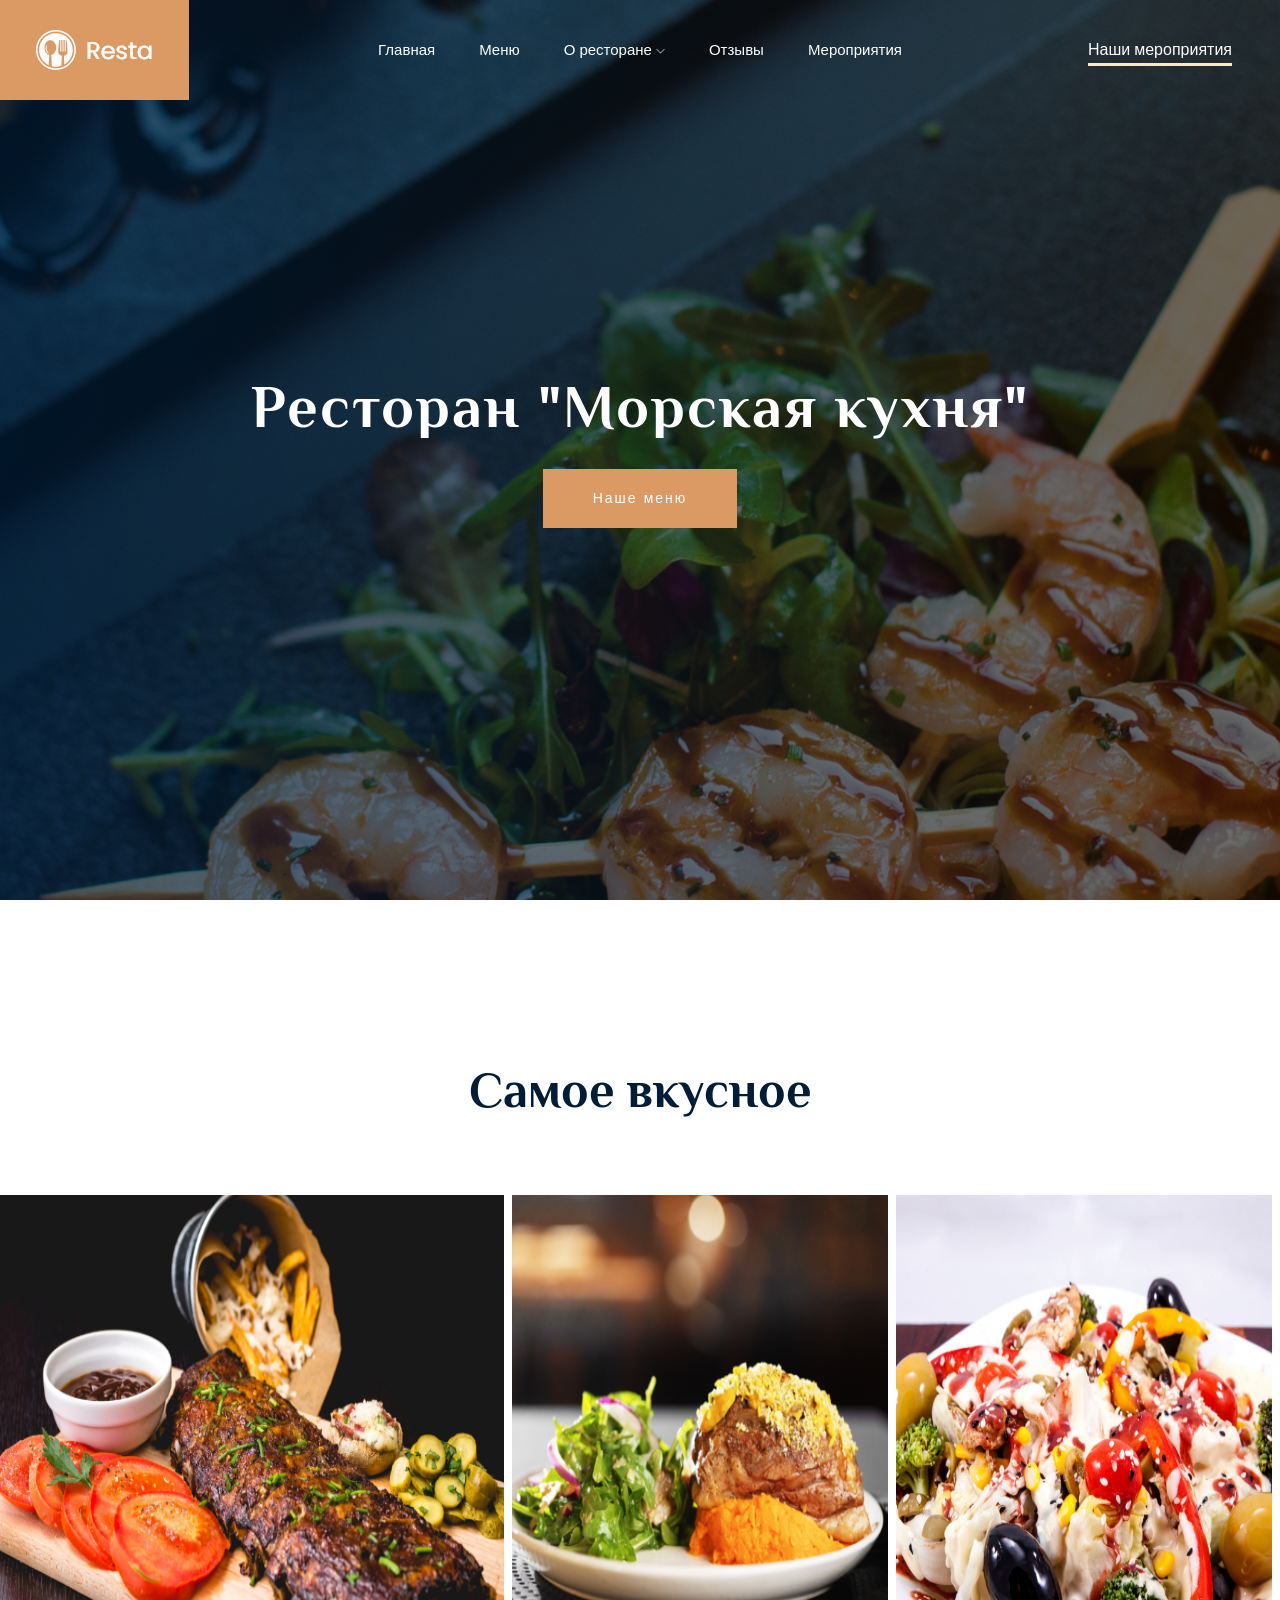
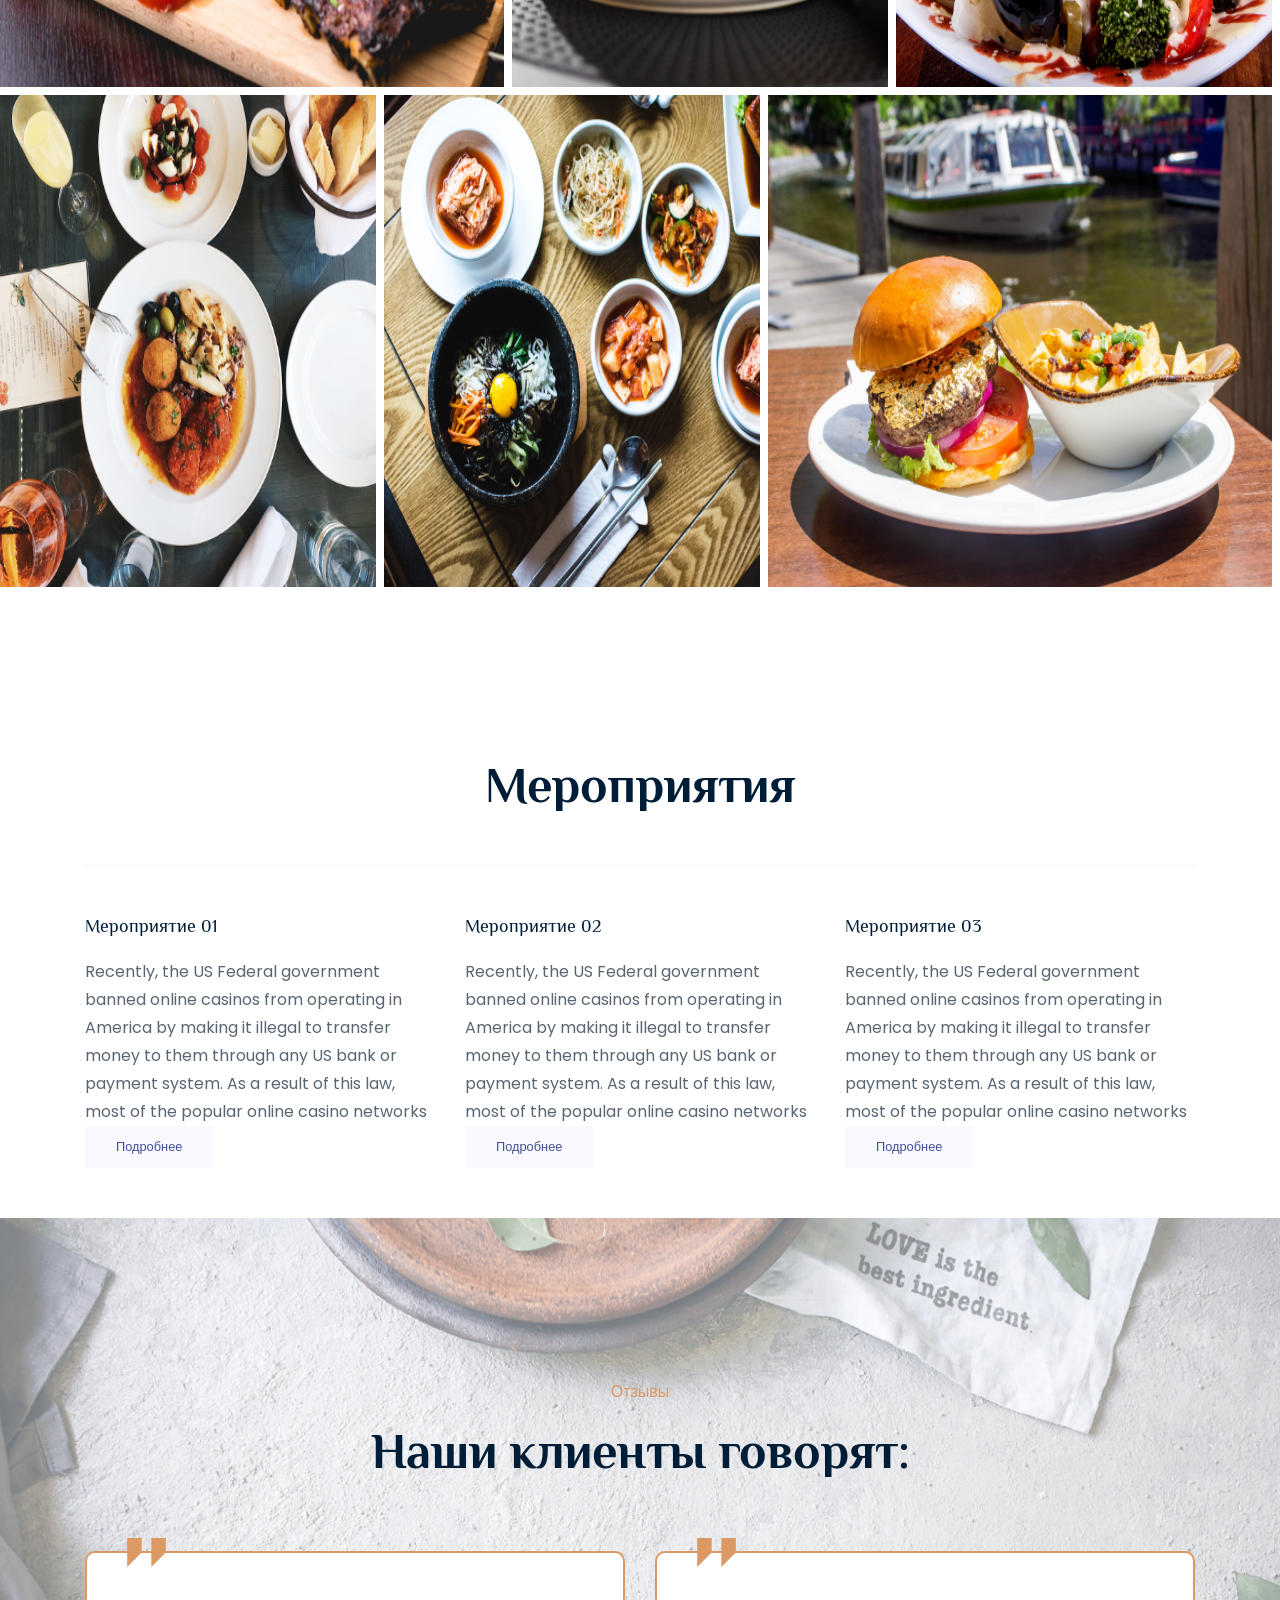
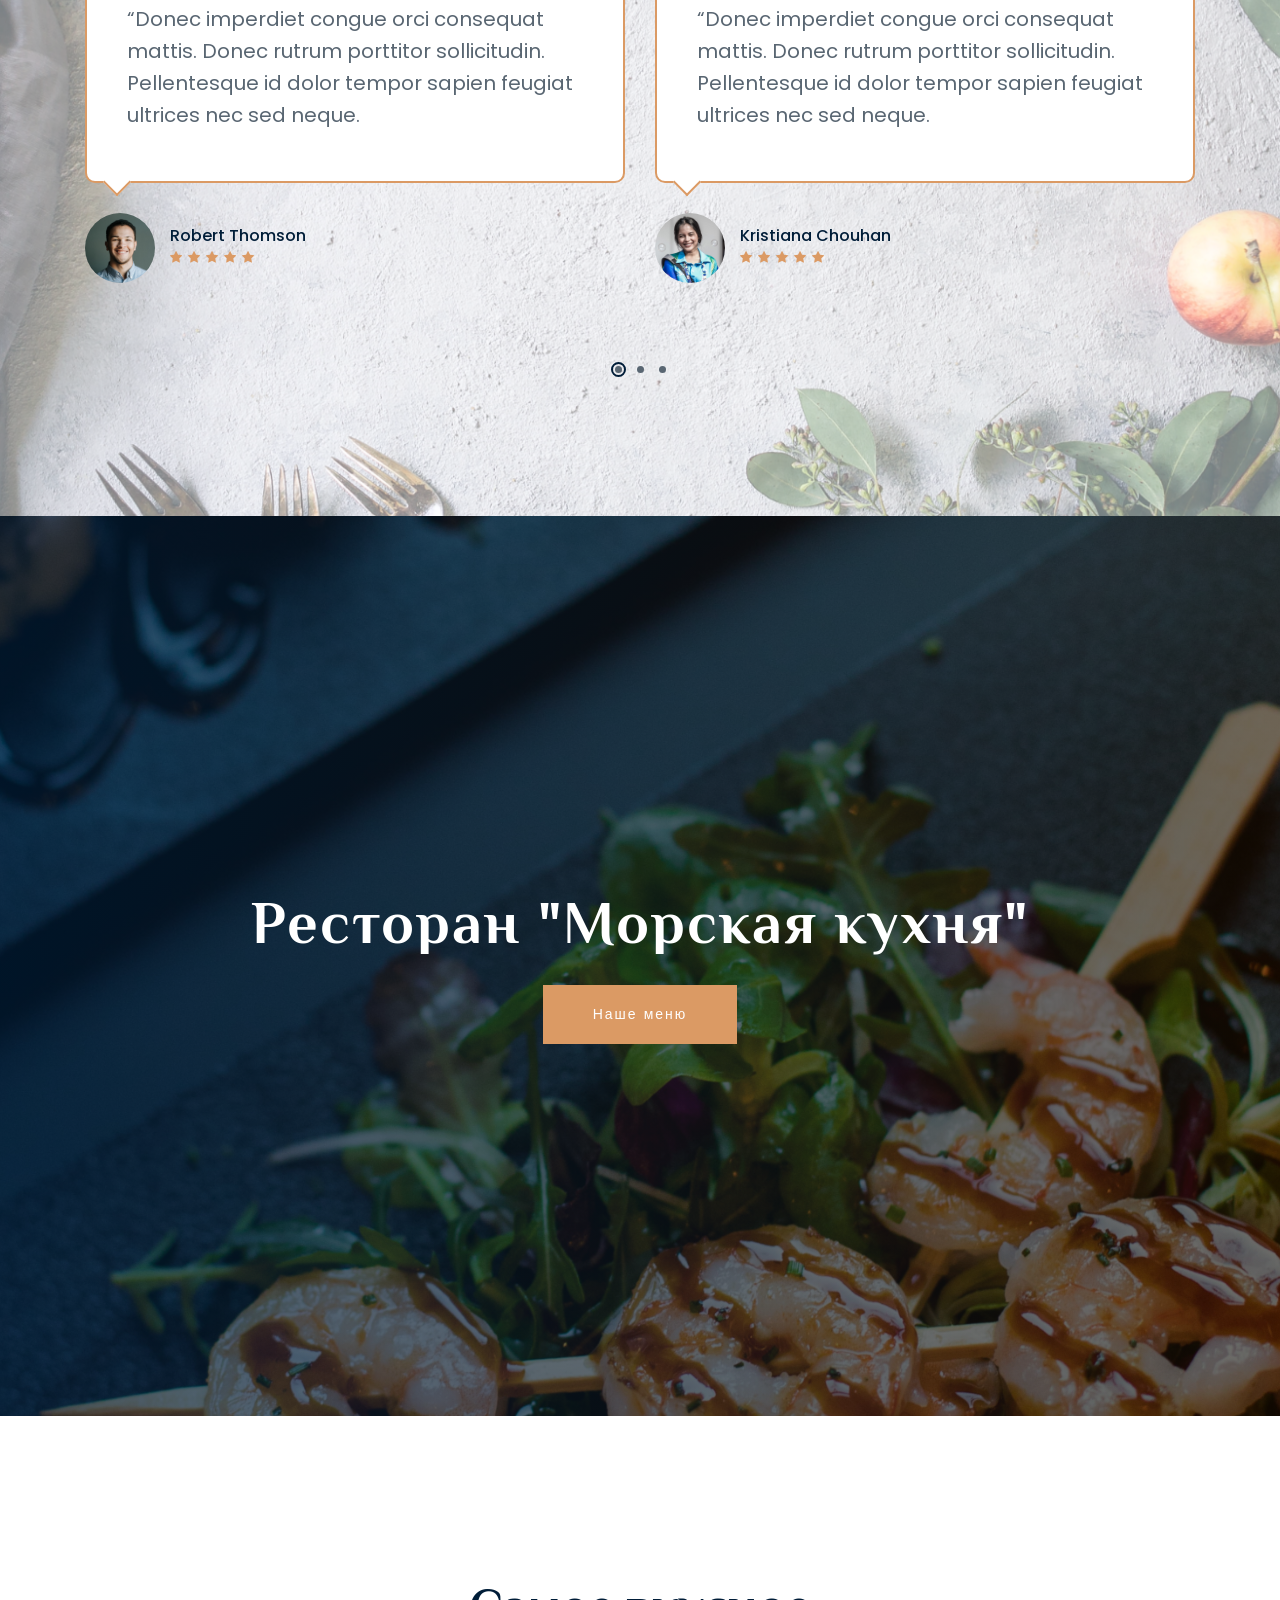
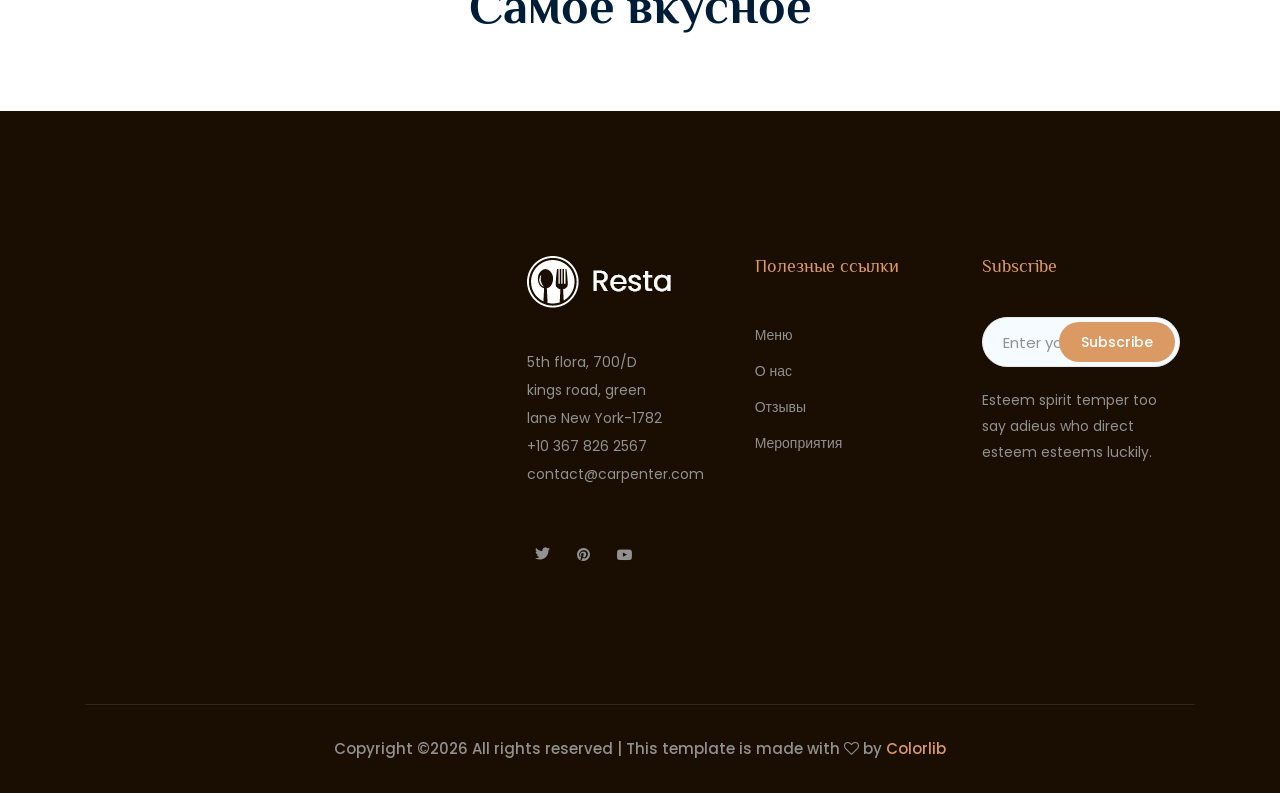
==== commit 50116d9d: "03 Initializing the initial structure" ====
--- a/bcont-team-diplom-main/index.html
+++ b/bcont-team-diplom-main/index.html
@@ -354,7 +354,63 @@
     </div>
     <!-- /testimonial_area  -->
 
-    
+      <!-- slider_area_start -->
+    <div class="slider_area">
+        <div class="slider_active owl-carousel">
+            <div class="single_slider  d-flex align-items-center slider_bg_1 overlay">
+                <div class="container">
+                    <div class="row align-items-center justify-content-center">
+                        <div class="col-xl-9 col-md-9 col-md-12">
+                            <div class="slider_text text-center">
+                                <h3>Ресторан "Морская кухня"</h3>
+                                <a href="catalog/index.html" class="boxed-btn3">Наше меню</a>
+                            </div>
+                        </div>
+                    </div>
+                </div>
+            </div>
+            <div class="single_slider  d-flex align-items-center slider_bg_2 overlay">
+                <div class="container">
+                    <div class="row align-items-center justify-content-center">
+                        <div class="col-xl-9 col-md-9 col-md-12">
+                            <div class="slider_text text-center">
+                                <h3>Ресторан "Морская кухня"</h3>
+                                <a href="catalog/index.html" class="boxed-btn3">Наше меню</a>
+                            </div>
+                        </div>
+                    </div>
+                </div>
+            </div>
+            <div class="single_slider  d-flex align-items-center slider_bg_1 overlay">
+                <div class="container">
+                    <div class="row align-items-center justify-content-center">
+                        <div class="col-xl-9 col-md-9 col-md-12">
+                            <div class="slider_text text-center">
+                                <h3>Ресторан "Морская кухня"</h3>
+                                <a href="catalog/index.html" class="boxed-btn3">Наше меню</a>
+                            </div>
+                        </div>
+                    </div>
+                </div>
+            </div>
+        </div>
+    </div>
+    <!-- slider_area_end -->
+<!-- gallery_start -->
+    <div class="gallery_area">
+        <div class="container">
+            <div class="row">
+                <div class="col-xl-12">
+                    <div class="section_title text-center mb-75">
+                        <h3>Самое вкусное</h3>
+                    </div>
+                </div>
+            </div>
+        </div>
+        <div class="single_gallery big_img">
+            <a class="popup-image" href="img/gallery/1.png"></a>
+            <img src="img/gallery/1.png" alt="">
+        </div>
    
     <!-- footer_start  -->
     <footer class="footer">
@@ -415,13 +471,14 @@
                     <div class="col-xl-4 col-md-6 col-lg-4">
                         <div class="footer_widget">
                             <h3 class="footer_title">
-                                Поиск
+                                Subscribe
                             </h3>
-                            <form action="/search/" class="newsletter_form">
-                                <input type="text" placeholder="Поиск по сайту">
-                                <button type="submit">Найти</button>
+                            <form action="#" class="newsletter_form">
+                                <input type="text" placeholder="Enter your mail">
+                                <button type="submit">Subscribe</button>
                             </form>
-                            <p class="newsletter_text">Найдется всё, что нужно.</p>
+                            <p class="newsletter_text">Esteem spirit temper too say adieus who direct esteem esteems
+                                luckily.</p>
                         </div>
                     </div>
                 </div>
